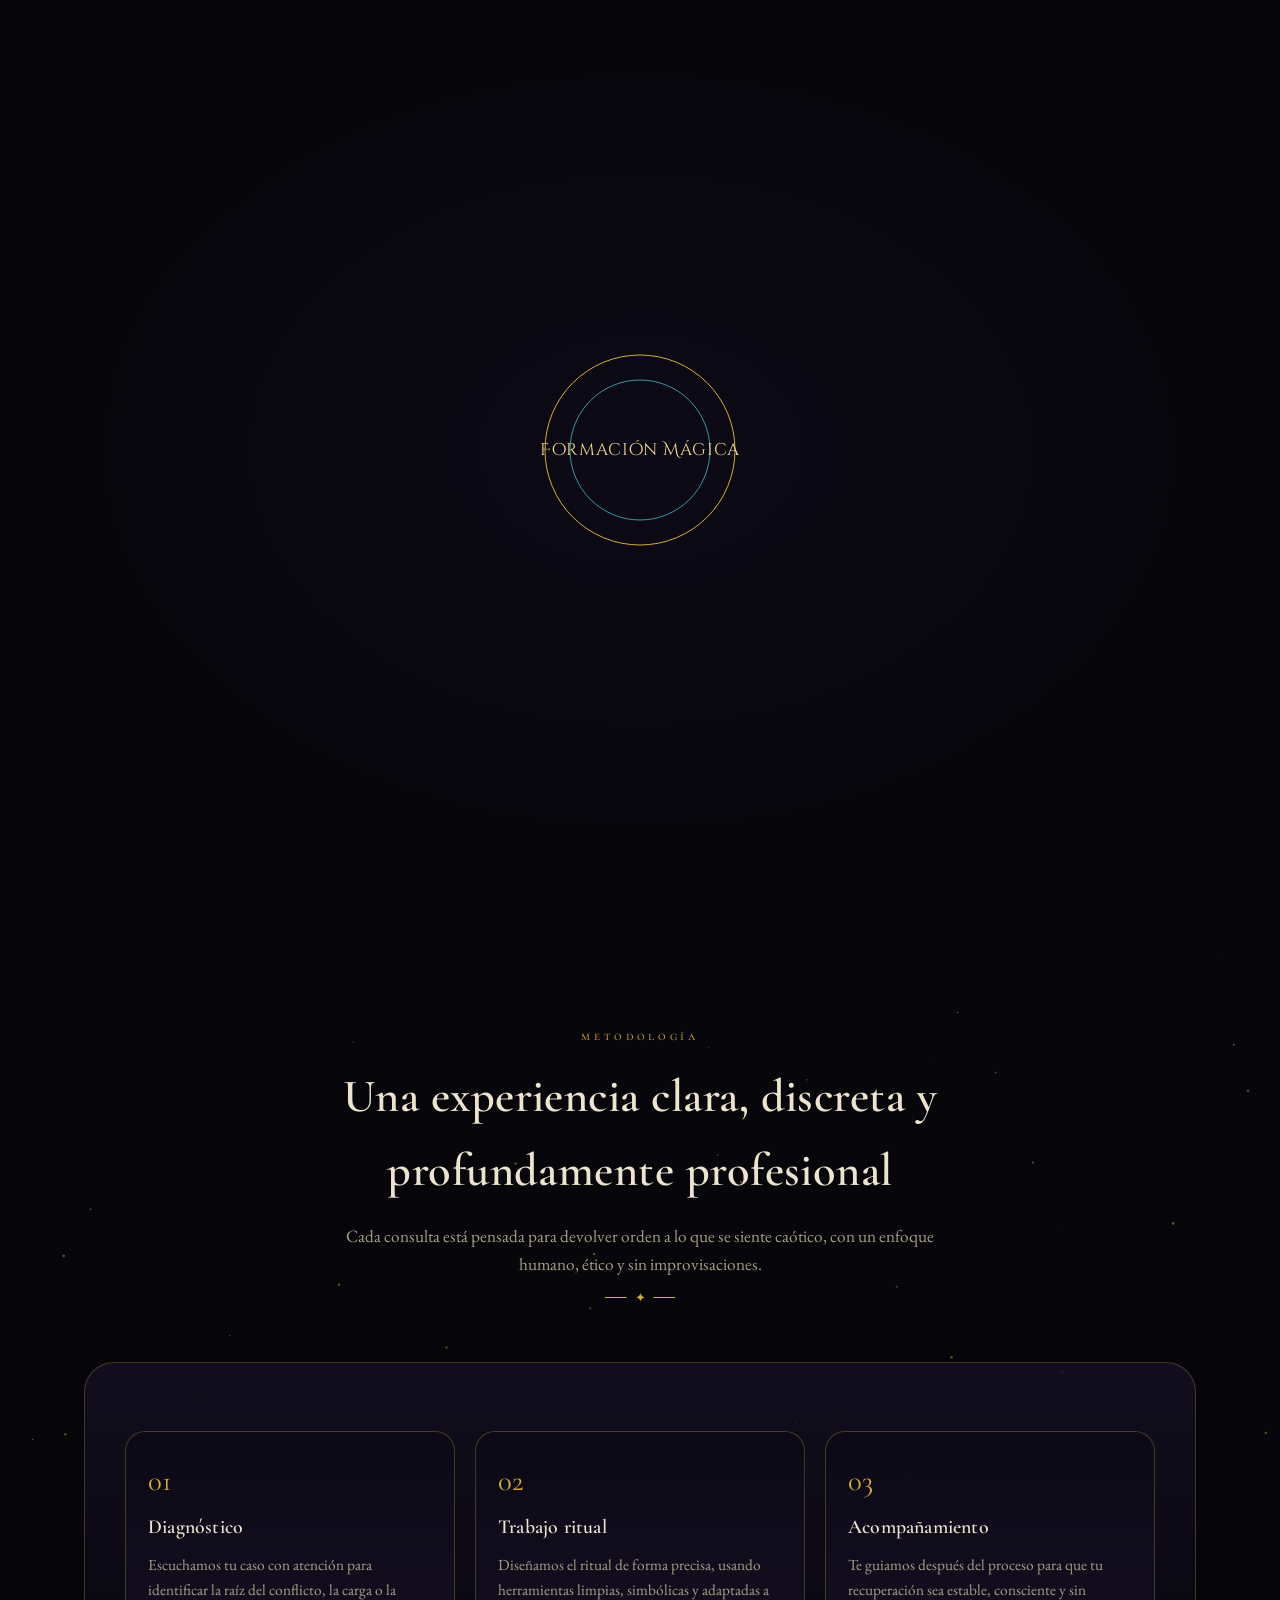
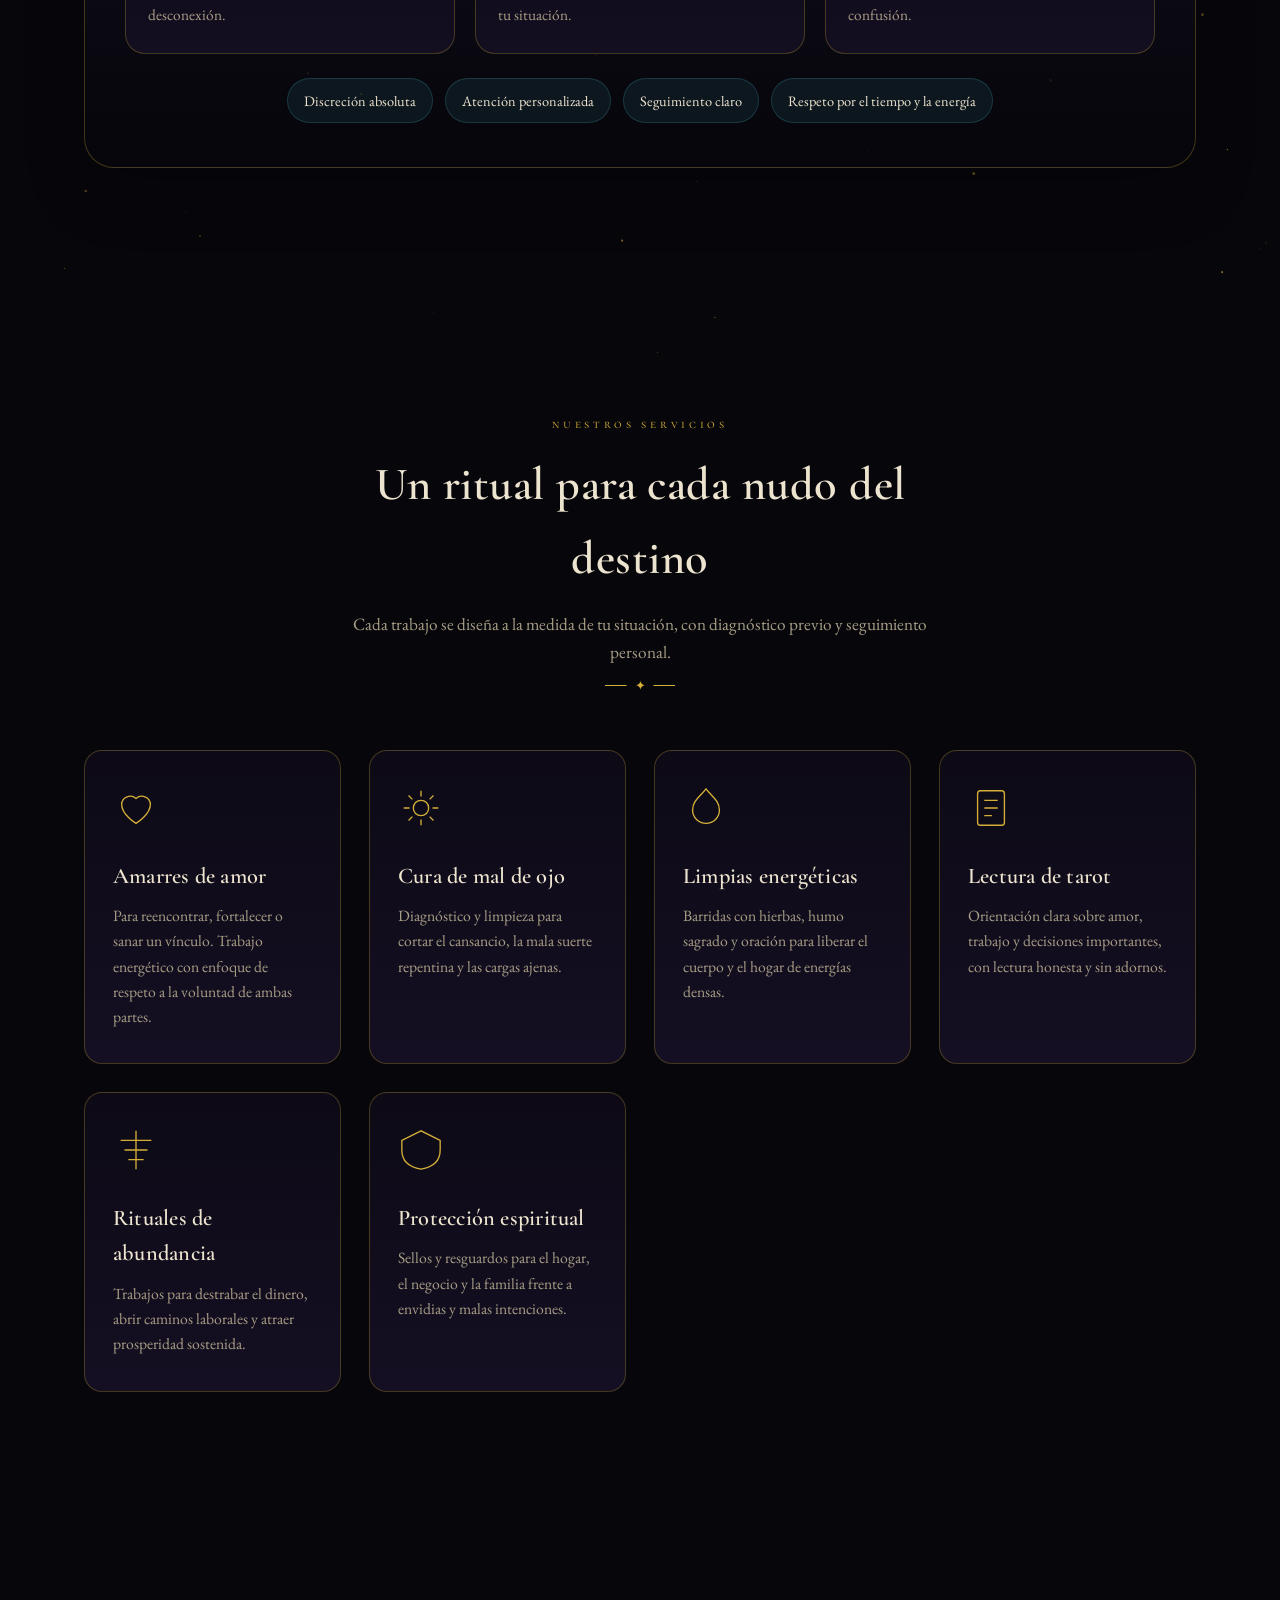
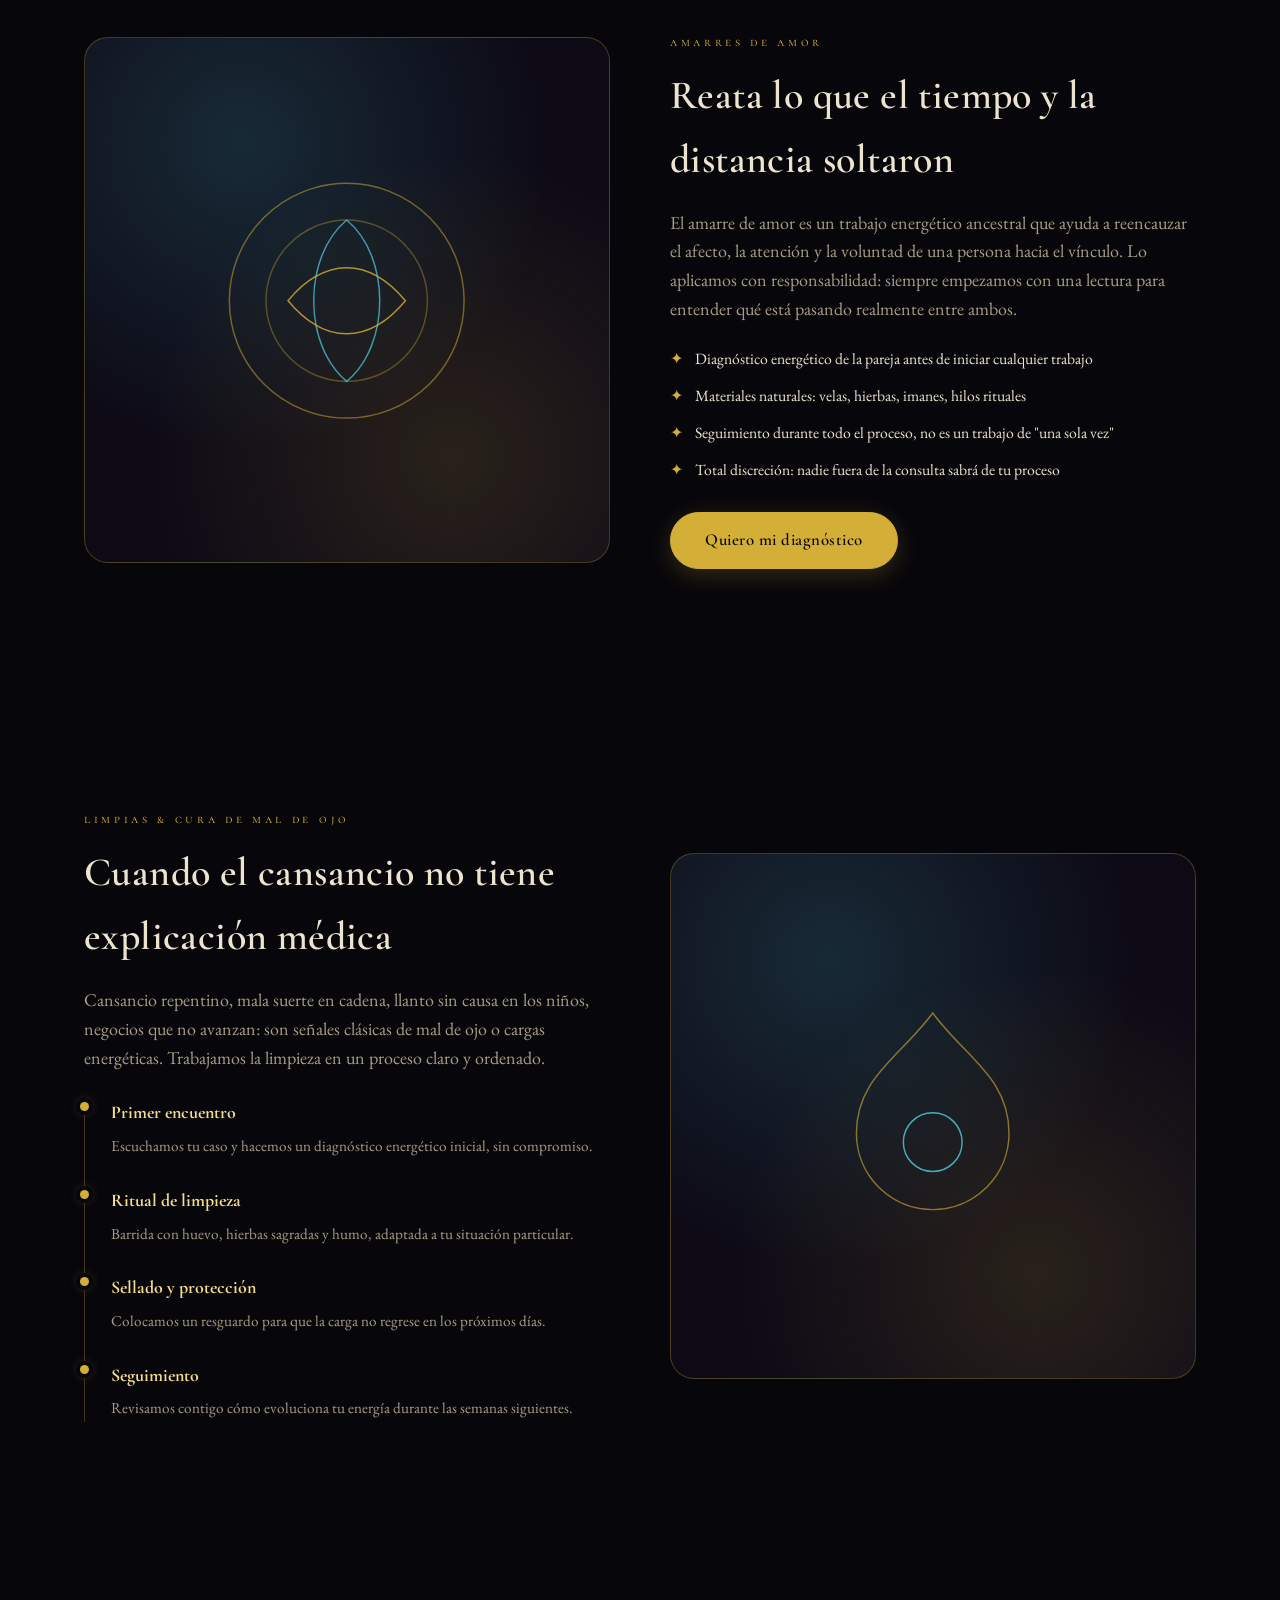
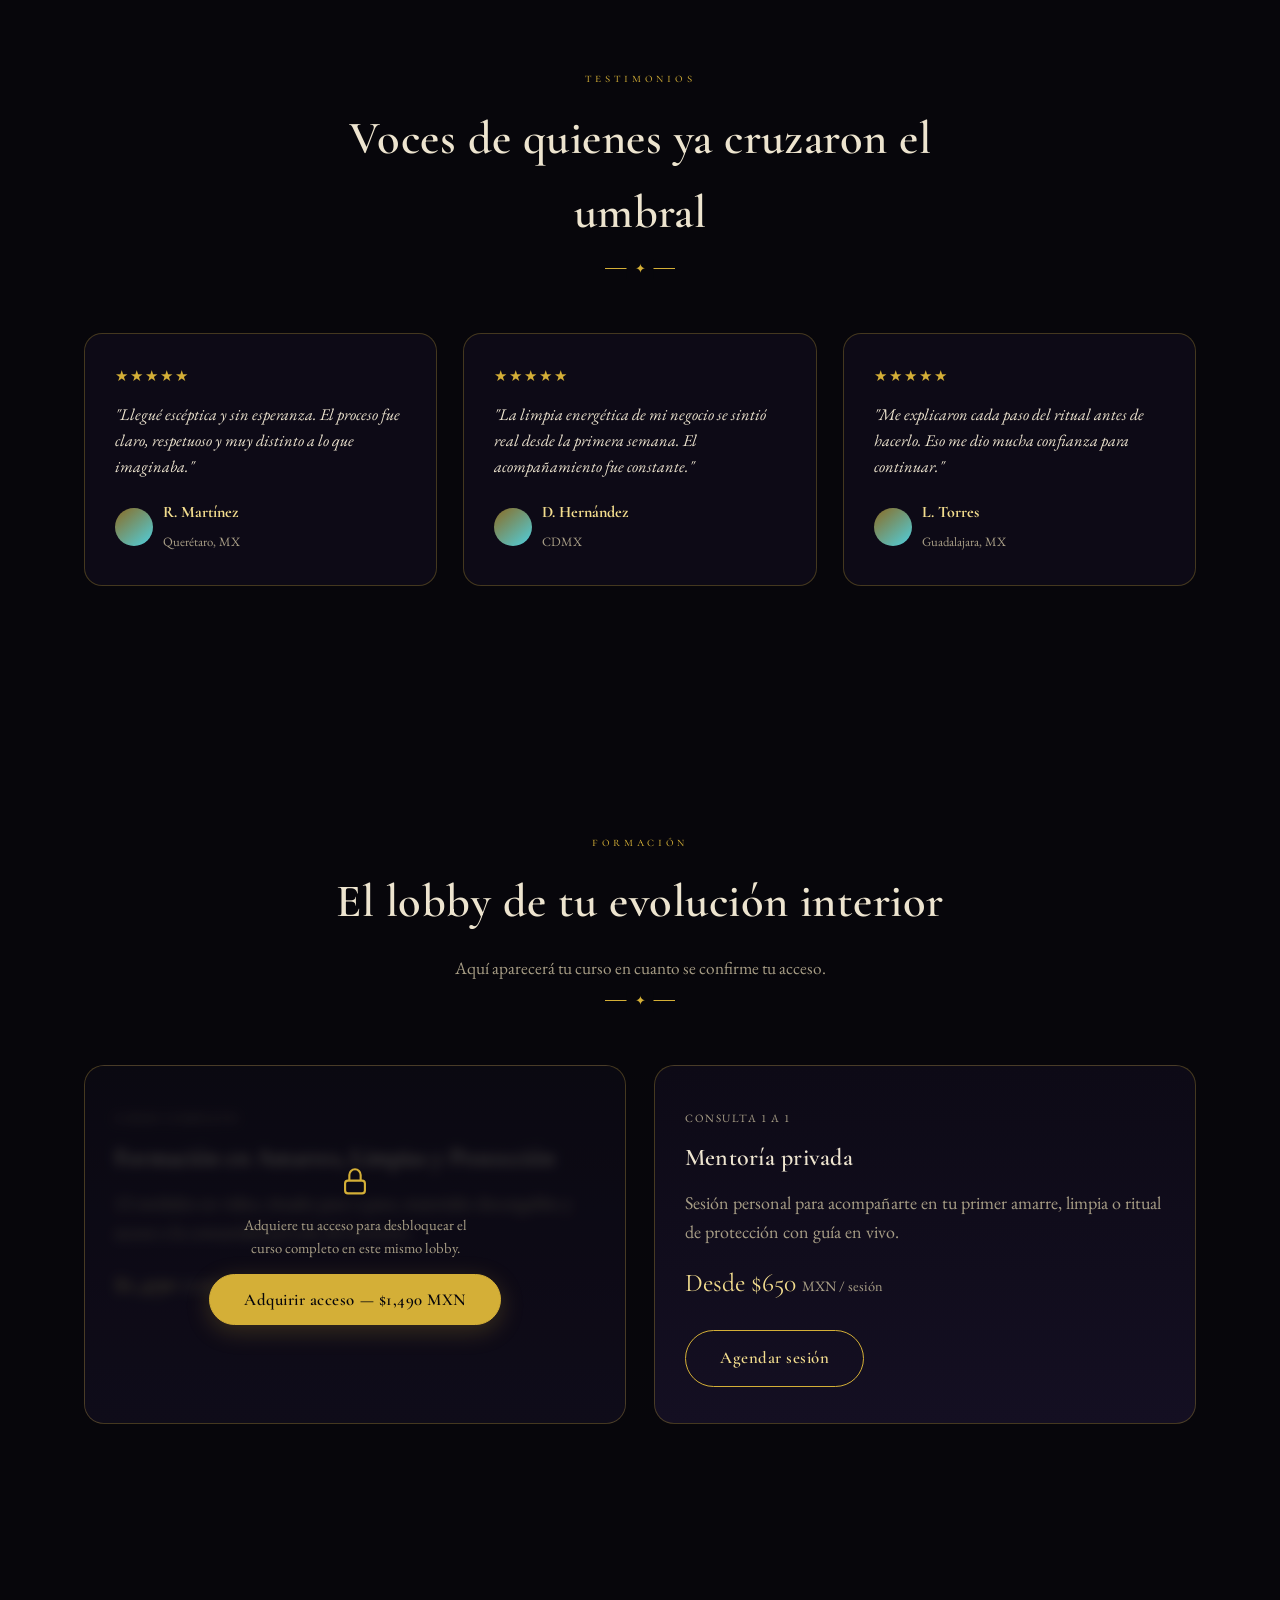
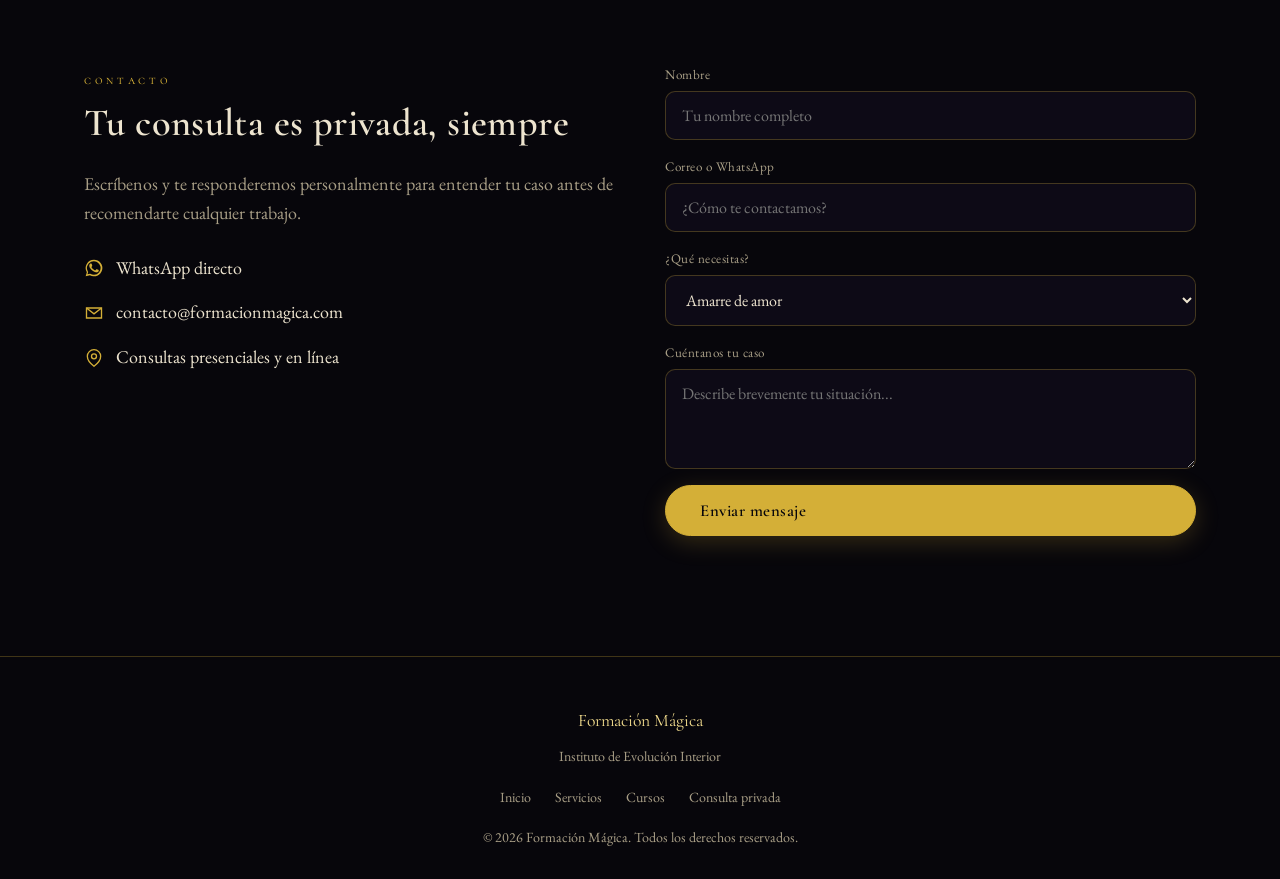
==== index.html @ 0d4c8b19 "first commit" ====
<!DOCTYPE html>
<html lang="es">

<head>
    <meta charset="UTF-8">
    <meta name="viewport" content="width=device-width, initial-scale=1.0">
    <title>Formación Mágica — Instituto de Evolución Interior</title>
    <meta name="description"
        content="Amarres de amor, limpias energéticas y cura de mal de ojo. Instituto de Evolución Interior.">
    <link rel="preconnect" href="https://fonts.googleapis.com">
    <link
        href="https://fonts.googleapis.com/css2?family=Cinzel+Decorative:wght@700;900&family=Cormorant+Garamond:ital,wght@0,400;0,500;0,600;0,700;1,500&family=EB+Garamond:ital,wght@0,400;0,500;1,400&display=swap"
        rel="stylesheet">
    <style>
        :root {
            --ink: #07060B;
            --void: #0D0A16;
            --void-2: #140F22;
            --gold: #D4AF37;
            --gold-deep: #8C6B22;
            --gold-light: #F3DD8E;
            --glow-blue: #4FD1E0;
            --parchment: #EDE4CF;
            --parchment-dim: #a89e86;
            --line: rgba(212, 175, 55, 0.28);
            --shadow-gold: 0 0 40px rgba(212, 175, 55, 0.18);
        }

        * {
            margin: 0;
            padding: 0;
            box-sizing: border-box;
        }

        html {
            scroll-behavior: smooth;
        }

        body {
            background: var(--ink);
            color: var(--parchment);
            font-family: 'EB Garamond', serif;
            font-size: 18px;
            line-height: 1.6;
            overflow-x: hidden;
            cursor: default;
        }

        ::selection {
            background: var(--gold);
            color: var(--ink);
        }

        h1,
        h2,
        h3,
        h4 {
            font-family: 'Cormorant Garamond', serif;
            font-weight: 600;
            letter-spacing: 0.01em;
            color: var(--parchment);
        }

        .display {
            font-family: 'Cinzel Decorative', serif;
            font-weight: 700;
            color: var(--gold-light);
            text-shadow: 0 0 30px rgba(212, 175, 55, 0.35);
        }

        .eyebrow {
            font-family: 'Cormorant Garamond', serif;
            font-variant: small-caps;
            letter-spacing: 0.28em;
            font-size: 0.82rem;
            color: var(--gold);
            text-transform: lowercase;
        }

        a {
            color: inherit;
            text-decoration: none;
        }

        img {
            max-width: 100%;
            display: block;
        }

        /* ---------- scrollbar ---------- */
        ::-webkit-scrollbar {
            width: 10px;
        }

        ::-webkit-scrollbar-track {
            background: var(--ink);
        }

        ::-webkit-scrollbar-thumb {
            background: var(--gold-deep);
            border-radius: 10px;
        }

        /* ================= PRELOADER ================= */
        #preloader {
            position: fixed;
            inset: 0;
            z-index: 9999;
            background: radial-gradient(ellipse at center, #0d0a17 0%, #060509 75%);
            display: flex;
            align-items: center;
            justify-content: center;
            transition: opacity 1s ease, visibility 1s ease;
        }

        #preloader.hidden {
            opacity: 0;
            visibility: hidden;
            pointer-events: none;
        }

        .pre-sigil {
            width: 220px;
            height: 220px;
            position: relative;
        }

        .pre-sigil svg {
            width: 100%;
            height: 100%;
            overflow: visible;
        }

        .pre-sigil circle {
            fill: none;
            stroke: var(--gold);
            stroke-width: 1;
            stroke-dasharray: 660;
            stroke-dashoffset: 660;
            animation: drawCircle 2.2s ease forwards;
        }

        .pre-sigil .c2 {
            stroke: var(--glow-blue);
            stroke-dasharray: 520;
            stroke-dashoffset: -520;
            animation: drawCircle2 2.2s ease forwards;
            opacity: 0.7;
        }

        @keyframes drawCircle {
            to {
                stroke-dashoffset: 0;
            }
        }

        @keyframes drawCircle2 {
            to {
                stroke-dashoffset: 0;
            }
        }

        .pre-word {
            position: absolute;
            inset: 0;
            display: flex;
            align-items: center;
            justify-content: center;
            flex-direction: column;
            gap: 6px;
            opacity: 0;
            animation: preWordIn 1.4s ease forwards 1.6s;
        }

        .pre-word span {
            font-family: 'Cinzel Decorative';
            color: var(--gold-light);
            font-size: 1.05rem;
            letter-spacing: 0.05em;
        }

        @keyframes preWordIn {
            from {
                opacity: 0;
                transform: scale(0.85);
            }

            to {
                opacity: 1;
                transform: scale(1);
            }
        }

        /* ================= AMBIENT PARTICLES ================= */
        #stars {
            position: fixed;
            inset: 0;
            z-index: 0;
            pointer-events: none;
        }

        /* ================= NAV ================= */
        header {
            position: fixed;
            top: 0;
            left: 0;
            right: 0;
            z-index: 500;
            display: flex;
            align-items: center;
            justify-content: space-between;
            padding: 14px clamp(18px, 4vw, 48px);
            background: rgba(7, 6, 11, 0.55);
            backdrop-filter: blur(14px);
            border-bottom: 1px solid transparent;
            transform: translateY(-110%);
            transition: transform 1s cubic-bezier(.22, 1, .36, 1), border-color .4s, background .4s;
        }

        header.show {
            transform: translateY(0);
        }

        header.scrolled {
            border-bottom-color: var(--line);
            background: rgba(7, 6, 11, 0.86);
        }

        .brand {
            display: flex;
            align-items: center;
            gap: 12px;
        }

        .brand img {
            height: 44px;
            width: 44px;
            object-fit: contain;
            filter: drop-shadow(0 0 10px rgba(212, 175, 55, 0.35));
        }

        .brand-text {
            display: flex;
            flex-direction: column;
            line-height: 1.05;
        }

        .brand-text b {
            font-family: 'Cormorant Garamond';
            font-size: 1.15rem;
            color: var(--gold-light);
            font-weight: 600;
            letter-spacing: 0.02em;
        }

        .brand-text small {
            font-size: 0.62rem;
            letter-spacing: 0.18em;
            color: var(--parchment-dim);
            text-transform: uppercase;
        }

        nav {
            display: flex;
            align-items: center;
            gap: clamp(10px, 1.6vw, 28px);
        }

        .nav-link {
            font-family: 'Cormorant Garamond';
            font-size: 1.02rem;
            color: var(--parchment-dim);
            position: relative;
            padding: 6px 2px;
            letter-spacing: 0.02em;
            white-space: nowrap;
            transition: color .3s;
        }

        .nav-link::after {
            content: '';
            position: absolute;
            left: 0;
            right: 0;
            bottom: 0;
            height: 1px;
            background: var(--gold);
            transform: scaleX(0);
            transform-origin: right;
            transition: transform .35s ease;
        }

        .nav-link:hover,
        .nav-link.active {
            color: var(--gold-light);
        }

        .nav-link:hover::after,
        .nav-link.active::after {
            transform: scaleX(1);
            transform-origin: left;
        }

        .nav-cta {
            font-family: 'Cormorant Garamond';
            font-weight: 600;
            font-size: 0.95rem;
            padding: 9px 20px;
            border: 1px solid var(--gold);
            border-radius: 999px;
            color: var(--gold-light);
            letter-spacing: 0.04em;
            transition: all .35s ease;
        }

        .nav-cta:hover {
            background: var(--gold);
            color: var(--ink);
            box-shadow: var(--shadow-gold);
        }

        .course-tab {
            display: none;
            align-items: center;
            gap: 6px;
            padding: 8px 16px;
            border-radius: 999px;
            font-size: 0.9rem;
            background: linear-gradient(120deg, rgba(212, 175, 55, 0.18), rgba(79, 209, 224, 0.12));
            border: 1px solid var(--gold);
            color: var(--gold-light);
        }

        .course-tab.unlocked {
            display: flex;
            animation: tabPulse 1.4s ease;
        }

        .course-tab .dot {
            width: 6px;
            height: 6px;
            border-radius: 50%;
            background: var(--glow-blue);
            box-shadow: 0 0 8px var(--glow-blue);
        }

        @keyframes tabPulse {
            0% {
                transform: scale(0.4);
                opacity: 0;
                box-shadow: 0 0 0 rgba(212, 175, 55, 0);
            }

            50% {
                transform: scale(1.12);
                box-shadow: 0 0 30px rgba(212, 175, 55, 0.6);
            }

            100% {
                transform: scale(1);
                opacity: 1;
                box-shadow: 0 0 0 rgba(212, 175, 55, 0);
            }
        }

        .burger {
            display: none;
            flex-direction: column;
            gap: 5px;
            cursor: pointer;
            z-index: 600;
        }

        .burger span {
            width: 24px;
            height: 1.5px;
            background: var(--gold-light);
        }

        /* ================= HERO ================= */
        .hero {
            position: relative;
            min-height: 100vh;
            display: flex;
            align-items: center;
            justify-content: center;
            padding: 140px 24px 100px;
            overflow: hidden;
            text-align: center;
            background:
                radial-gradient(ellipse 60% 45% at 50% 28%, rgba(79, 209, 224, 0.10), transparent 60%),
                radial-gradient(ellipse 90% 60% at 50% 100%, rgba(212, 175, 55, 0.10), transparent 65%),
                var(--ink);
        }

        .sigil-ring {
            position: absolute;
            top: 50%;
            left: 50%;
            width: min(820px, 140vw);
            height: min(820px, 140vw);
            transform: translate(-50%, -50%);
            border: 1px solid rgba(212, 175, 55, 0.16);
            border-radius: 50%;
            animation: rotateSlow 90s linear infinite;
        }

        .sigil-ring.r2 {
            width: min(620px, 110vw);
            height: min(620px, 110vw);
            border-color: rgba(79, 209, 224, 0.14);
            animation-duration: 70s;
            animation-direction: reverse;
        }

        .sigil-ring.r3 {
            width: min(1000px, 160vw);
            height: min(1000px, 160vw);
            border-style: dashed;
            border-color: rgba(212, 175, 55, 0.09);
            animation-duration: 130s;
        }

        @keyframes rotateSlow {
            to {
                transform: translate(-50%, -50%) rotate(360deg);
            }
        }

        .hero-inner {
            position: relative;
            z-index: 2;
            max-width: 820px;
        }

        .hero-logo {
            width: 120px;
            margin: 0 auto 22px;
            opacity: 0;
            animation: riseIn 1s ease forwards .3s;
            filter: drop-shadow(0 0 26px rgba(212, 175, 55, 0.35));
        }

        .hero .eyebrow {
            opacity: 0;
            animation: riseIn 1s ease forwards .6s;
            display: block;
            margin-bottom: 14px;
        }

        .hero h1 {
            font-size: clamp(2.4rem, 6vw, 4.4rem);
            line-height: 1.05;
            opacity: 0;
            animation: riseIn 1s ease forwards .85s;
        }

        .hero h1 em {
            font-style: normal;
            color: var(--gold-light);
        }

        .hero p.lede {
            margin: 26px auto 0;
            max-width: 560px;
            font-size: 1.18rem;
            color: var(--parchment-dim);
            font-style: italic;
            opacity: 0;
            animation: riseIn 1s ease forwards 1.15s;
        }

        @keyframes riseIn {
            from {
                opacity: 0;
                transform: translateY(26px);
            }

            to {
                opacity: 1;
                transform: translateY(0);
            }
        }

        .hero-ctas {
            margin-top: 38px;
            display: flex;
            gap: 18px;
            justify-content: center;
            flex-wrap: wrap;
            opacity: 0;
            animation: riseIn 1s ease forwards 1.4s;
        }

        .btn {
            font-family: 'Cormorant Garamond';
            font-weight: 600;
            letter-spacing: 0.03em;
            padding: 14px 34px;
            border-radius: 999px;
            font-size: 1.05rem;
            cursor: pointer;
            transition: all .35s cubic-bezier(.22, 1, .36, 1);
            border: 1px solid var(--gold);
            display: inline-flex;
            align-items: center;
            gap: 8px;
        }

        .btn-primary {
            background: var(--gold);
            color: var(--ink);
            box-shadow: 0 6px 24px rgba(212, 175, 55, 0.22);
        }

        .btn-primary:hover {
            transform: translateY(-2px);
            box-shadow: 0 10px 32px rgba(212, 175, 55, 0.38);
        }

        .btn-ghost {
            color: var(--gold-light);
            background: transparent;
        }

        .btn-ghost:hover {
            background: rgba(212, 175, 55, 0.1);
            transform: translateY(-2px);
        }

        .scroll-cue {
            position: absolute;
            bottom: 34px;
            left: 50%;
            transform: translateX(-50%);
            display: flex;
            flex-direction: column;
            align-items: center;
            gap: 8px;
            color: var(--parchment-dim);
            font-size: 0.72rem;
            letter-spacing: 0.2em;
            text-transform: uppercase;
            opacity: 0;
            animation: riseIn 1s ease forwards 1.7s;
        }

        .scroll-cue .line {
            width: 1px;
            height: 38px;
            background: linear-gradient(var(--gold), transparent);
            animation: cueMove 2s ease-in-out infinite;
        }

        @keyframes cueMove {

            0%,
            100% {
                transform: scaleY(1);
                opacity: 1;
            }

            50% {
                transform: scaleY(0.5);
                opacity: 0.4;
            }
        }

        /* ================= SECTION SHELL ================= */
        section {
            position: relative;
            padding: 120px 24px;
            max-width: 1160px;
            margin: 0 auto;
            scroll-margin-top: 96px;
        }

        .section-head {
            text-align: center;
            max-width: 620px;
            margin: 0 auto 64px;
        }

        .section-head h2 {
            font-size: clamp(2rem, 4vw, 2.9rem);
            margin-top: 10px;
        }

        .section-head p {
            color: var(--parchment-dim);
            margin-top: 16px;
            font-size: 1.08rem;
        }

        .hero-badges {
            display: flex;
            justify-content: center;
            flex-wrap: wrap;
            gap: 10px;
            margin-bottom: 20px;
            opacity: 0;
            animation: riseIn 1s ease forwards .45s;
        }

        .hero-badge {
            display: inline-flex;
            align-items: center;
            gap: 8px;
            padding: 8px 14px;
            border: 1px solid rgba(212, 175, 55, 0.24);
            border-radius: 999px;
            color: var(--parchment-dim);
            background: rgba(7, 6, 11, 0.32);
            backdrop-filter: blur(8px);
            font-size: 0.82rem;
            letter-spacing: 0.16em;
            text-transform: uppercase;
        }

        .hero-badge .hero-dot {
            width: 7px;
            height: 7px;
            border-radius: 50%;
            background: var(--gold);
            box-shadow: 0 0 0 4px rgba(212, 175, 55, 0.12);
        }

        .section-surface {
            background: linear-gradient(180deg, rgba(20, 15, 34, 0.82), rgba(7, 6, 11, 0.72));
            border: 1px solid var(--line);
            border-radius: 30px;
            padding: 44px clamp(24px, 3.2vw, 40px);
            box-shadow: 0 24px 60px rgba(0, 0, 0, 0.22);
        }

        .process-grid {
            display: grid;
            grid-template-columns: repeat(auto-fit, minmax(220px, 1fr));
            gap: 20px;
            margin-top: 24px;
        }

        .process-card {
            background: linear-gradient(180deg, rgba(13, 10, 22, 0.95), rgba(20, 15, 34, 0.95));
            border: 1px solid var(--line);
            border-radius: 20px;
            padding: 26px 22px;
            position: relative;
            overflow: hidden;
        }

        .process-card .step {
            font-family: 'Cormorant Garamond';
            color: var(--gold);
            font-size: 1.8rem;
            margin-bottom: 8px;
        }

        .process-card h3 {
            font-size: 1.24rem;
            margin-bottom: 10px;
        }

        .process-card p {
            color: var(--parchment-dim);
            font-size: 0.96rem;
        }

        .trust-strip {
            display: flex;
            justify-content: center;
            flex-wrap: wrap;
            gap: 12px;
            margin-top: 24px;
        }

        .trust-pill {
            border: 1px solid rgba(79, 209, 224, 0.18);
            background: rgba(79, 209, 224, 0.08);
            color: var(--parchment);
            padding: 10px 16px;
            border-radius: 999px;
            font-size: 0.9rem;
        }

        .divider {
            width: 70px;
            height: 1px;
            background: var(--gold);
            margin: 18px auto 0;
            position: relative;
        }

        .divider::before {
            content: '✦';
            position: absolute;
            top: -9px;
            left: 50%;
            transform: translateX(-50%);
            color: var(--gold);
            font-size: 0.8rem;
            background: var(--ink);
            padding: 0 8px;
        }

        .reveal {
            opacity: 0;
            transform: translateY(36px);
            transition: opacity .9s ease, transform .9s cubic-bezier(.22, 1, .36, 1);
        }

        .reveal.in {
            opacity: 1;
            transform: translateY(0);
        }

        .reveal.d1 {
            transition-delay: .1s;
        }

        .reveal.d2 {
            transition-delay: .22s;
        }

        .reveal.d3 {
            transition-delay: .34s;
        }

        .reveal.d4 {
            transition-delay: .46s;
        }

        /* ================= SERVICIOS ================= */
        .grid-services {
            display: grid;
            grid-template-columns: repeat(auto-fit, minmax(250px, 1fr));
            gap: 28px;
        }

        .card {
            background: linear-gradient(180deg, var(--void), var(--void-2));
            border: 1px solid var(--line);
            border-radius: 18px;
            padding: 34px 28px;
            transition: transform .4s ease, border-color .4s ease, box-shadow .4s ease;
            position: relative;
            overflow: hidden;
        }

        .card::before {
            content: '';
            position: absolute;
            inset: 0;
            opacity: 0;
            transition: opacity .5s;
            background: radial-gradient(340px circle at var(--mx, 50%) var(--my, 0%), rgba(212, 175, 55, 0.10), transparent 60%);
        }

        .card:hover::before {
            opacity: 1;
        }

        .card:hover {
            transform: translateY(-6px);
            border-color: var(--gold-deep);
            box-shadow: 0 18px 40px rgba(0, 0, 0, 0.4);
        }

        .card .icon {
            width: 46px;
            height: 46px;
            margin-bottom: 18px;
            color: var(--gold);
        }

        .card h3 {
            font-size: 1.4rem;
            margin-bottom: 10px;
        }

        .card p {
            color: var(--parchment-dim);
            font-size: 0.98rem;
        }

        /* ================= FEATURE SPLIT (amarres / limpias) ================= */
        .feature {
            display: grid;
            grid-template-columns: 1fr 1fr;
            gap: 60px;
            align-items: center;
        }

        .feature.reverse .feature-visual {
            order: 2;
        }

        .feature-visual {
            aspect-ratio: 1/1;
            border-radius: 24px;
            position: relative;
            overflow: hidden;
            background: radial-gradient(circle at 30% 20%, rgba(79, 209, 224, 0.16), transparent 55%),
                radial-gradient(circle at 70% 80%, rgba(212, 175, 55, 0.14), transparent 55%),
                var(--void);
            border: 1px solid var(--line);
            display: flex;
            align-items: center;
            justify-content: center;
        }

        .feature-visual svg {
            width: 56%;
            height: 56%;
        }

        .feature-text .eyebrow {
            margin-bottom: 10px;
            display: block;
        }

        .feature-text h2 {
            font-size: clamp(1.8rem, 3.4vw, 2.5rem);
            margin-bottom: 18px;
        }

        .feature-text p {
            color: var(--parchment-dim);
            margin-bottom: 16px;
        }

        .feature-text ul {
            list-style: none;
            margin-top: 22px;
            display: flex;
            flex-direction: column;
            gap: 12px;
        }

        .feature-text li {
            display: flex;
            gap: 12px;
            align-items: flex-start;
            color: var(--parchment);
            font-size: 0.98rem;
        }

        .feature-text li .bullet {
            color: var(--gold);
            flex-shrink: 0;
        }

        .ritual-steps {
            margin-top: 26px;
            display: flex;
            flex-direction: column;
            gap: 0;
            border-left: 1px solid var(--line);
            padding-left: 26px;
        }

        .ritual-step {
            position: relative;
            padding-bottom: 26px;
        }

        .ritual-step:last-child {
            padding-bottom: 0;
        }

        .ritual-step::before {
            content: '';
            position: absolute;
            left: -31px;
            top: 4px;
            width: 9px;
            height: 9px;
            border-radius: 50%;
            background: var(--gold);
            box-shadow: 0 0 0 4px var(--ink), 0 0 12px rgba(212, 175, 55, 0.6);
        }

        .ritual-step b {
            display: block;
            color: var(--gold-light);
            font-family: 'Cormorant Garamond';
            font-size: 1.12rem;
            margin-bottom: 4px;
        }

        .ritual-step span {
            color: var(--parchment-dim);
            font-size: 0.95rem;
        }

        /* ================= TESTIMONIOS ================= */
        .testi-track {
            display: grid;
            grid-template-columns: repeat(auto-fit, minmax(280px, 1fr));
            gap: 26px;
        }

        .testi {
            background: var(--void);
            border: 1px solid var(--line);
            border-radius: 18px;
            padding: 30px;
            display: flex;
            flex-direction: column;
            gap: 14px;
        }

        .stars {
            color: var(--gold);
            letter-spacing: 2px;
            font-size: 0.95rem;
        }

        .testi p {
            color: var(--parchment);
            font-style: italic;
            font-size: 1.02rem;
        }

        .testi-who {
            display: flex;
            align-items: center;
            gap: 10px;
            margin-top: 6px;
        }

        .testi-who .avatar {
            width: 38px;
            height: 38px;
            border-radius: 50%;
            background: linear-gradient(140deg, var(--gold-deep), var(--glow-blue));
            flex-shrink: 0;
        }

        .testi-who b {
            font-family: 'Cormorant Garamond';
            color: var(--gold-light);
            font-size: 1rem;
            display: block;
        }

        .testi-who small {
            color: var(--parchment-dim);
            font-size: 0.8rem;
        }

        /* ================= CURSOS / LOBBY ================= */
        .lobby-wrap {
            display: grid;
            grid-template-columns: repeat(auto-fit, minmax(300px, 1fr));
            gap: 28px;
        }

        .lobby-card {
            border: 1px solid var(--line);
            border-radius: 20px;
            padding: 36px 30px;
            background: linear-gradient(180deg, var(--void), var(--void-2));
            position: relative;
            overflow: hidden;
        }

        .lobby-card .tag {
            font-size: 0.7rem;
            letter-spacing: 0.14em;
            text-transform: uppercase;
            color: var(--parchment-dim);
        }

        .lobby-card h3 {
            font-size: 1.5rem;
            margin: 8px 0 12px;
        }

        .lobby-card .price {
            font-family: 'Cormorant Garamond';
            color: var(--gold-light);
            font-size: 1.6rem;
            margin: 16px 0;
        }

        .lobby-card .price small {
            font-size: 0.9rem;
            color: var(--parchment-dim);
            font-family: 'EB Garamond';
        }

        .locked-panel {
            position: relative;
        }

        .locked-panel .locked-content {
            filter: blur(6px) brightness(0.55);
            pointer-events: none;
            user-select: none;
        }

        .lock-overlay {
            position: absolute;
            inset: 0;
            display: flex;
            flex-direction: column;
            align-items: center;
            justify-content: center;
            gap: 14px;
            text-align: center;
            padding: 20px;
            background: rgba(7, 6, 11, 0.35);
        }

        .lock-overlay svg {
            width: 34px;
            height: 34px;
            color: var(--gold);
        }

        .lock-overlay p {
            color: var(--parchment-dim);
            font-size: 0.92rem;
            max-width: 240px;
        }

        #curso-desbloqueado {
            display: none;
        }

        #curso-desbloqueado.show {
            display: block;
            animation: riseIn .9s ease;
        }

        .modulo {
            display: flex;
            align-items: center;
            justify-content: space-between;
            gap: 16px;
            padding: 18px 22px;
            border: 1px solid var(--line);
            border-radius: 14px;
            background: var(--void);
            margin-bottom: 14px;
        }

        .modulo .m-left {
            display: flex;
            align-items: center;
            gap: 14px;
        }

        .modulo .m-num {
            font-family: 'Cormorant Garamond';
            color: var(--gold);
            font-size: 1.3rem;
            width: 32px;
        }

        .modulo b {
            font-family: 'Cormorant Garamond';
            font-size: 1.08rem;
        }

        .modulo span {
            color: var(--parchment-dim);
            font-size: 0.86rem;
        }

        .modulo .m-play {
            width: 36px;
            height: 36px;
            border-radius: 50%;
            border: 1px solid var(--gold);
            display: flex;
            align-items: center;
            justify-content: center;
            color: var(--gold);
            flex-shrink: 0;
            transition: .3s;
        }

        .modulo:hover .m-play {
            background: var(--gold);
            color: var(--ink);
        }

        /* ================= CONTACTO ================= */
        .contact-wrap {
            display: grid;
            grid-template-columns: 1fr 1fr;
            gap: 50px;
        }

        .contact-info h2 {
            font-size: clamp(1.8rem, 3.4vw, 2.4rem);
            margin-bottom: 16px;
        }

        .contact-info p {
            color: var(--parchment-dim);
            margin-bottom: 26px;
        }

        .contact-links {
            display: flex;
            flex-direction: column;
            gap: 16px;
        }

        .contact-links a {
            display: flex;
            align-items: center;
            gap: 12px;
            color: var(--parchment);
            transition: .3s;
        }

        .contact-links a:hover {
            color: var(--gold-light);
            transform: translateX(4px);
        }

        .contact-links svg {
            width: 20px;
            height: 20px;
            color: var(--gold);
            flex-shrink: 0;
        }

        form.contact-form {
            display: flex;
            flex-direction: column;
            gap: 16px;
        }

        .field {
            display: flex;
            flex-direction: column;
            gap: 6px;
        }

        .field label {
            font-size: 0.82rem;
            color: var(--parchment-dim);
            letter-spacing: 0.04em;
        }

        .field input,
        .field textarea,
        .field select {
            background: var(--void);
            border: 1px solid var(--line);
            border-radius: 10px;
            padding: 13px 16px;
            color: var(--parchment);
            font-family: 'EB Garamond';
            font-size: 1rem;
            outline: none;
            transition: .3s;
        }

        .field input:focus,
        .field textarea:focus,
        .field select:focus {
            border-color: var(--gold);
            box-shadow: 0 0 0 3px rgba(212, 175, 55, 0.12);
        }

        .field textarea {
            resize: vertical;
            min-height: 100px;
        }

        /* ================= FOOTER ================= */
        footer {
            border-top: 1px solid var(--line);
            padding: 50px 24px 30px;
            text-align: center;
            color: var(--parchment-dim);
            font-size: 0.88rem;
        }

        footer .f-brand {
            font-family: 'Cormorant Garamond';
            color: var(--gold-light);
            font-size: 1.1rem;
            margin-bottom: 10px;
        }

        footer .f-links {
            display: flex;
            gap: 24px;
            justify-content: center;
            margin: 18px 0;
            flex-wrap: wrap;
        }

        footer .f-links a:hover {
            color: var(--gold-light);
        }

        /* ================= MODAL PAGO ================= */
        .modal-backdrop {
            position: fixed;
            inset: 0;
            background: rgba(5, 4, 8, 0.78);
            backdrop-filter: blur(6px);
            display: flex;
            align-items: center;
            justify-content: center;
            z-index: 1000;
            padding: 24px;
            opacity: 0;
            pointer-events: none;
            transition: opacity .4s ease;
        }

        .modal-backdrop.open {
            opacity: 1;
            pointer-events: auto;
        }

        .modal {
            width: 100%;
            max-width: 440px;
            background: linear-gradient(180deg, var(--void), var(--void-2));
            border: 1px solid var(--gold-deep);
            border-radius: 22px;
            padding: 38px 32px;
            position: relative;
            transform: scale(0.9) translateY(20px);
            opacity: 0;
            transition: all .45s cubic-bezier(.22, 1, .36, 1);
            box-shadow: 0 30px 80px rgba(0, 0, 0, 0.5);
        }

        .modal-backdrop.open .modal {
            transform: scale(1) translateY(0);
            opacity: 1;
        }

        .modal-close {
            position: absolute;
            top: 18px;
            right: 18px;
            color: var(--parchment-dim);
            cursor: pointer;
            font-size: 1.3rem;
            line-height: 1;
        }

        .modal-close:hover {
            color: var(--gold-light);
        }

        .modal h3 {
            font-size: 1.5rem;
            margin-bottom: 6px;
        }

        .modal .sub {
            color: var(--parchment-dim);
            font-size: 0.92rem;
            margin-bottom: 24px;
        }

        .modal .field {
            margin-bottom: 14px;
        }

        .modal .row2 {
            display: grid;
            grid-template-columns: 1fr 1fr;
            gap: 12px;
        }

        .modal .btn-primary {
            width: 100%;
            justify-content: center;
            margin-top: 10px;
        }

        .modal small.note {
            display: block;
            margin-top: 14px;
            color: var(--parchment-dim);
            font-size: 0.76rem;
            text-align: center;
            opacity: 0.75;
        }

        .pay-state {
            display: none;
            flex-direction: column;
            align-items: center;
            text-align: center;
            gap: 16px;
            padding: 20px 0;
        }

        .pay-state.active {
            display: flex;
        }

        .spinner {
            width: 46px;
            height: 46px;
            border-radius: 50%;
            border: 2px solid var(--line);
            border-top-color: var(--gold);
            animation: spin 0.9s linear infinite;
        }

        @keyframes spin {
            to {
                transform: rotate(360deg);
            }
        }

        .check-burst {
            width: 64px;
            height: 64px;
            border-radius: 50%;
            border: 1px solid var(--gold);
            display: flex;
            align-items: center;
            justify-content: center;
            position: relative;
        }

        .check-burst svg {
            width: 28px;
            height: 28px;
            color: var(--gold);
        }

        .check-burst::before,
        .check-burst::after {
            content: '';
            position: absolute;
            inset: -10px;
            border-radius: 50%;
            border: 1px solid rgba(212, 175, 55, 0.5);
            animation: burst 1.2s ease-out forwards;
        }

        .check-burst::after {
            animation-delay: 0.15s;
        }

        @keyframes burst {
            from {
                transform: scale(0.6);
                opacity: 1;
            }

            to {
                transform: scale(1.8);
                opacity: 0;
            }
        }

        /* ================= RESPONSIVE ================= */
        @media (max-width:920px) {

            .feature,
            .contact-wrap {
                grid-template-columns: 1fr;
            }

            .feature.reverse .feature-visual {
                order: 0;
            }

            .feature-visual {
                max-width: 340px;
                margin: 0 auto;
            }
        }

        @media (max-width:800px) {
            nav .nav-links {
                display: none;
            }

            .burger {
                display: flex;
            }

            header {
                padding: 14px 20px;
            }
        }

        @media (prefers-reduced-motion: reduce) {
            * {
                animation-duration: 0.01ms !important;
                animation-iteration-count: 1 !important;
                transition-duration: 0.01ms !important;
            }
        }

        /* mobile drawer */
        .mobile-drawer {
            position: fixed;
            top: 0;
            right: 0;
            height: 100vh;
            width: min(78vw, 320px);
            background: var(--void-2);
            border-left: 1px solid var(--line);
            z-index: 550;
            padding: 100px 30px 30px;
            display: flex;
            flex-direction: column;
            gap: 22px;
            transform: translateX(100%);
            transition: transform .5s cubic-bezier(.22, 1, .36, 1);
        }

        .mobile-drawer.open {
            transform: translateX(0);
        }

        .mobile-drawer a {
            font-family: 'Cormorant Garamond';
            font-size: 1.2rem;
            color: var(--parchment);
        }
    </style>
</head>

<body>

    <!-- ================= PRELOADER ================= -->
    <div id="preloader">
        <div class="pre-sigil">
            <svg viewBox="0 0 220 220">
                <circle class="c1" cx="110" cy="110" r="95"></circle>
                <circle class="c2" cx="110" cy="110" r="70"></circle>
            </svg>
            <div class="pre-word"><span>Formación Mágica</span></div>
        </div>
    </div>

    <canvas id="stars"></canvas>

    <!-- ================= HEADER ================= -->
    <header id="siteHeader">
        <a href="index.html" class="brand">
            <img src="assets/logo-circular.svg" alt="Formación Mágica" style="width:54px;height:54px;border-radius:50%;object-fit:cover;"><div class="brand-text">
                <b>Formación Mágica</b>
                <small>Instituto de Evolución Interior</small>
            </div>
        </a>

        <nav>
            <div class="nav-links" style="display:flex; align-items:center; gap:28px;">
                <a href="index.html" class="nav-link">Inicio</a>
                <a href="metodologia.html" class="nav-link">Metodología</a>
                <a href="servicios.html" class="nav-link">Servicios</a>
                <a href="amarres.html" class="nav-link">Amarres</a>
                <a href="mal-de-ojo.html" class="nav-link">Mal de Ojo</a>
                <a href="testimonios.html" class="nav-link">Testimonios</a>
                <a href="cursos.html" class="nav-link">Cursos</a>
                <span class="course-tab" id="courseTab"><span class="dot"></span> Mi Curso</span>
                <a href="consulta-privada.html" class="nav-cta">Consulta privada</a>
            </div>
        </nav>

        <div class="burger" id="burger"><span></span><span></span><span></span></div>
    </header>

    <div class="mobile-drawer" id="mobileDrawer">
        <a href="index.html">Inicio</a>
        <a href="metodologia.html">Metodología</a>
        <a href="servicios.html">Servicios</a>
        <a href="amarres.html">Amarres</a>
        <a href="mal-de-ojo.html">Mal de Ojo</a>
        <a href="testimonios.html">Testimonios</a>
        <a href="cursos.html">Cursos</a>
        <a href="consulta-privada.html">Consulta privada</a>
    </div>

    <!-- ================= HERO ================= -->
    <section class="hero" id="inicio" style="padding-left:0;padding-right:0;">
        <div class="sigil-ring"></div>
        <div class="sigil-ring r2"></div>
        <div class="sigil-ring r3"></div>

        <div class="hero-inner">
            <img class="hero-logo" src="assets/logo-circular.svg" alt="Formación Mágica" style="width:54px;height:54px;border-radius:50%;object-fit:cover;">
            <div class="hero-badges">
                <span class="hero-badge"><span class="hero-dot"></span>Atención privada</span>
                <span class="hero-badge"><span class="hero-dot"></span>Diagnóstico inicial</span>
                <span class="hero-badge"><span class="hero-dot"></span>Seguimiento humano</span>
            </div>
            <span class="eyebrow">instituto de evolución interior</span>
            <h1>Cuando la energía se enreda,<br><em>la guía correcta la devuelve al orden.</em></h1>
            <p class="lede">Trabajamos con claridad, respeto y profundidad espiritual para ayudarte a sanar vínculos,
                liberar cargas y recuperar tu equilibrio interior.</p>
            <div class="hero-ctas">
                <a href="consulta-privada.html" class="btn btn-primary">Solicita tu valoración</a>
                <a href="cursos.html" class="btn btn-ghost">Explora la formación</a>
            </div>
        </div>

        <div class="scroll-cue"><span>Descubre más</span><span class="line"></span></div>
    </section>

    <!-- ================= METODOLOGÍA ================= -->
    <section id="metodologia">
        <div class="section-head reveal">
            <span class="eyebrow">metodología</span>
            <h2>Una experiencia clara, discreta y profundamente profesional</h2>
            <p>Cada consulta está pensada para devolver orden a lo que se siente caótico, con un enfoque humano, ético y sin improvisaciones.</p>
            <div class="divider"></div>
        </div>

        <div class="section-surface reveal d1">
            <div class="process-grid">
                <div class="process-card reveal d1">
                    <div class="step">01</div>
                    <h3>Diagnóstico</h3>
                    <p>Escuchamos tu caso con atención para identificar la raíz del conflicto, la carga o la desconexión.</p>
                </div>
                <div class="process-card reveal d2">
                    <div class="step">02</div>
                    <h3>Trabajo ritual</h3>
                    <p>Diseñamos el ritual de forma precisa, usando herramientas limpias, simbólicas y adaptadas a tu situación.</p>
                </div>
                <div class="process-card reveal d3">
                    <div class="step">03</div>
                    <h3>Acompañamiento</h3>
                    <p>Te guiamos después del proceso para que tu recuperación sea estable, consciente y sin confusión.</p>
                </div>
            </div>
            <div class="trust-strip">
                <span class="trust-pill">Discreción absoluta</span>
                <span class="trust-pill">Atención personalizada</span>
                <span class="trust-pill">Seguimiento claro</span>
                <span class="trust-pill">Respeto por el tiempo y la energía</span>
            </div>
        </div>
    </section>

    <!-- ================= SERVICIOS ================= -->
    <section id="servicios">
        <div class="section-head reveal">
            <span class="eyebrow">nuestros servicios</span>
            <h2>Un ritual para cada nudo del destino</h2>
            <p>Cada trabajo se diseña a la medida de tu situación, con diagnóstico previo y seguimiento personal.</p>
            <div class="divider"></div>
        </div>

        <div class="grid-services">
            <div class="card reveal d1">
                <svg class="icon" viewBox="0 0 48 48" fill="none" stroke="currentColor" stroke-width="1.4">
                    <path d="M24 40s-15-9-15-20a9 9 0 0 1 15-6 9 9 0 0 1 15 6c0 11-15 20-15 20Z" />
                </svg>
                <h3>Amarres de amor</h3>
                <p>Para reencontrar, fortalecer o sanar un vínculo. Trabajo energético con enfoque de respeto a la
                    voluntad de ambas partes.</p>
            </div>
            <div class="card reveal d2">
                <svg class="icon" viewBox="0 0 48 48" fill="none" stroke="currentColor" stroke-width="1.4">
                    <path d="M24 6v6M24 36v6M6 24h6M36 24h6M11 11l4 4M33 33l4 4M37 11l-4 4M15 33l-4 4" />
                    <circle cx="24" cy="24" r="8" />
                </svg>
                <h3>Cura de mal de ojo</h3>
                <p>Diagnóstico y limpieza para cortar el cansancio, la mala suerte repentina y las cargas ajenas.</p>
            </div>
            <div class="card reveal d3">
                <svg class="icon" viewBox="0 0 48 48" fill="none" stroke="currentColor" stroke-width="1.4">
                    <path d="M24 4c6 8 14 12 14 22a14 14 0 1 1-28 0c0-10 8-14 14-22Z" />
                </svg>
                <h3>Limpias energéticas</h3>
                <p>Barridas con hierbas, humo sagrado y oración para liberar el cuerpo y el hogar de energías densas.
                </p>
            </div>
            <div class="card reveal d1">
                <svg class="icon" viewBox="0 0 48 48" fill="none" stroke="currentColor" stroke-width="1.4">
                    <rect x="10" y="6" width="28" height="36" rx="3" />
                    <path d="M17 16h14M17 24h14M17 32h8" />
                </svg>
                <h3>Lectura de tarot</h3>
                <p>Orientación clara sobre amor, trabajo y decisiones importantes, con lectura honesta y sin adornos.
                </p>
            </div>
            <div class="card reveal d2">
                <svg class="icon" viewBox="0 0 48 48" fill="none" stroke="currentColor" stroke-width="1.4">
                    <path d="M24 4v40M8 14h32M12 24h24M16 34h16" />
                </svg>
                <h3>Rituales de abundancia</h3>
                <p>Trabajos para destrabar el dinero, abrir caminos laborales y atraer prosperidad sostenida.</p>
            </div>
            <div class="card reveal d3">
                <svg class="icon" viewBox="0 0 48 48" fill="none" stroke="currentColor" stroke-width="1.4">
                    <path d="M24 4 4 14v10c0 12 8 18 20 20 12-2 20-8 20-20V14L24 4Z" />
                </svg>
                <h3>Protección espiritual</h3>
                <p>Sellos y resguardos para el hogar, el negocio y la familia frente a envidias y malas intenciones.</p>
            </div>
        </div>
    </section>

    <!-- ================= AMARRES ================= -->
    <section id="amarres">
        <div class="feature">
            <div class="feature-visual reveal">
                <svg viewBox="0 0 200 200" fill="none" stroke="#D4AF37" stroke-width="1">
                    <circle cx="100" cy="100" r="80" stroke-opacity="0.5" />
                    <circle cx="100" cy="100" r="55" stroke-opacity="0.35" />
                    <path d="M100 45 C 130 70, 130 130, 100 155 C 70 130, 70 70, 100 45 Z" stroke="#4FD1E0"
                        stroke-opacity="0.7" />
                    <path d="M60 100 C 85 70, 115 70, 140 100 C 115 130, 85 130, 60 100 Z" stroke-opacity="0.8" />
                </svg>
            </div>
            <div class="feature-text reveal d1">
                <span class="eyebrow">amarres de amor</span>
                <h2>Reata lo que el tiempo y la distancia soltaron</h2>
                <p>El amarre de amor es un trabajo energético ancestral que ayuda a reencauzar el afecto, la atención y
                    la voluntad de una persona hacia el vínculo. Lo aplicamos con responsabilidad: siempre empezamos con
                    una lectura para entender qué está pasando realmente entre ambos.</p>
                <ul>
                    <li><span class="bullet">✦</span> Diagnóstico energético de la pareja antes de iniciar cualquier
                        trabajo</li>
                    <li><span class="bullet">✦</span> Materiales naturales: velas, hierbas, imanes, hilos rituales</li>
                    <li><span class="bullet">✦</span> Seguimiento durante todo el proceso, no es un trabajo de "una sola
                        vez"</li>
                    <li><span class="bullet">✦</span> Total discreción: nadie fuera de la consulta sabrá de tu proceso
                    </li>
                </ul>
                <div class="hero-ctas" style="justify-content:flex-start; margin-top:30px;">
                    <a href="consulta-privada.html" class="btn btn-primary">Quiero mi diagnóstico</a>
                </div>
            </div>
        </div>
    </section>

    <!-- ================= LIMPIAS / MAL DE OJO ================= -->
    <section id="limpias">
        <div class="feature reverse">
            <div class="feature-visual reveal">
                <svg viewBox="0 0 200 200" fill="none" stroke="#D4AF37" stroke-width="1">
                    <path d="M100 30c22 30 52 44 52 82a52 52 0 1 1-104 0c0-38 30-52 52-82Z" stroke-opacity="0.6" />
                    <circle cx="100" cy="118" r="20" stroke="#4FD1E0" stroke-opacity="0.8" />
                </svg>
            </div>
            <div class="feature-text reveal d1">
                <span class="eyebrow">limpias & cura de mal de ojo</span>
                <h2>Cuando el cansancio no tiene explicación médica</h2>
                <p>Cansancio repentino, mala suerte en cadena, llanto sin causa en los niños, negocios que no avanzan:
                    son señales clásicas de mal de ojo o cargas energéticas. Trabajamos la limpieza en un proceso claro
                    y ordenado.</p>
                <div class="ritual-steps">
                    <div class="ritual-step"><b>Primer encuentro</b><span>Escuchamos tu caso y hacemos un diagnóstico
                            energético inicial, sin compromiso.</span></div>
                    <div class="ritual-step"><b>Ritual de limpieza</b><span>Barrida con huevo, hierbas sagradas y humo,
                            adaptada a tu situación particular.</span></div>
                    <div class="ritual-step"><b>Sellado y protección</b><span>Colocamos un resguardo para que la carga
                            no regrese en los próximos días.</span></div>
                    <div class="ritual-step"><b>Seguimiento</b><span>Revisamos contigo cómo evoluciona tu energía
                            durante las semanas siguientes.</span></div>
                </div>
            </div>
        </div>
    </section>

    <!-- ================= TESTIMONIOS ================= -->
    <section id="testimonios">
        <div class="section-head reveal">
            <span class="eyebrow">testimonios</span>
            <h2>Voces de quienes ya cruzaron el umbral</h2>
            <div class="divider"></div>
        </div>
        <div class="testi-track">
            <div class="testi reveal d1">
                <div class="stars">★★★★★</div>
                <p>"Llegué escéptica y sin esperanza. El proceso fue claro, respetuoso y muy distinto a lo que
                    imaginaba."</p>
                <div class="testi-who">
                    <div class="avatar"></div>
                    <div><b>R. Martínez</b><small>Querétaro, MX</small></div>
                </div>
            </div>
            <div class="testi reveal d2">
                <div class="stars">★★★★★</div>
                <p>"La limpia energética de mi negocio se sintió real desde la primera semana. El acompañamiento fue
                    constante."</p>
                <div class="testi-who">
                    <div class="avatar"></div>
                    <div><b>D. Hernández</b><small>CDMX</small></div>
                </div>
            </div>
            <div class="testi reveal d3">
                <div class="stars">★★★★★</div>
                <p>"Me explicaron cada paso del ritual antes de hacerlo. Eso me dio mucha confianza para continuar."</p>
                <div class="testi-who">
                    <div class="avatar"></div>
                    <div><b>L. Torres</b><small>Guadalajara, MX</small></div>
                </div>
            </div>
        </div>
    </section>

    <!-- ================= CURSOS / LOBBY ================= -->
    <section id="cursos">
        <div class="section-head reveal">
            <span class="eyebrow">formación</span>
            <h2>El lobby de tu evolución interior</h2>
            <p>Aquí aparecerá tu curso en cuanto se confirme tu acceso.</p>
            <div class="divider"></div>
        </div>

        <div class="lobby-wrap">
            <div class="lobby-card locked-panel reveal d1" id="lockedCard">
                <div class="locked-content">
                    <span class="tag">curso completo</span>
                    <h3>Formación en Amarres, Limpias y Protección</h3>
                    <p style="color:var(--parchment-dim);">12 módulos en video, rituales paso a paso, materiales
                        descargables y acceso a la comunidad privada del instituto.</p>
                    <div class="price">$1,490 <small>MXN — acceso de por vida</small></div>
                </div>
                <div class="lock-overlay">
                    <svg viewBox="0 0 24 24" fill="none" stroke="currentColor" stroke-width="1.5">
                        <rect x="5" y="11" width="14" height="9" rx="2" />
                        <path d="M8 11V7a4 4 0 0 1 8 0v4" />
                    </svg>
                    <p>Adquiere tu acceso para desbloquear el curso completo en este mismo lobby.</p>
                    <button class="btn btn-primary" id="openPay">Adquirir acceso — $1,490 MXN</button>
                </div>
            </div>

            <div class="lobby-card reveal d2">
                <span class="tag">consulta 1 a 1</span>
                <h3>Mentoría privada</h3>
                <p style="color:var(--parchment-dim);">Sesión personal para acompañarte en tu primer amarre, limpia o
                    ritual de protección con guía en vivo.</p>
                <div class="price">Desde $650 <small>MXN / sesión</small></div>
                <a href="consulta-privada.html" class="btn btn-ghost" style="margin-top:10px;">Agendar sesión</a>
            </div>
        </div>

        <!-- Curso desbloqueado tras "pago" -->
        <div id="curso-desbloqueado" style="margin-top:60px;">
            <div class="section-head reveal in">
                <span class="eyebrow">acceso confirmado</span>
                <h2>Tu formación ya está disponible</h2>
                <div class="divider"></div>
            </div>
            <div class="modulo">
                <div class="m-left"><span class="m-num">01</span>
                    <div><b>Fundamentos del amarre de amor</b><br><span>28 min</span></div>
                </div>
                <div class="m-play">▶</div>
            </div>
            <div class="modulo">
                <div class="m-left"><span class="m-num">02</span>
                    <div><b>Diagnóstico energético de pareja</b><br><span>34 min</span></div>
                </div>
                <div class="m-play">▶</div>
            </div>
            <div class="modulo">
                <div class="m-left"><span class="m-num">03</span>
                    <div><b>Ritual paso a paso: velas e imanes</b><br><span>41 min</span></div>
                </div>
                <div class="m-play">▶</div>
            </div>
            <div class="modulo">
                <div class="m-left"><span class="m-num">04</span>
                    <div><b>Detectar el mal de ojo</b><br><span>22 min</span></div>
                </div>
                <div class="m-play">▶</div>
            </div>
            <div class="modulo">
                <div class="m-left"><span class="m-num">05</span>
                    <div><b>Limpia completa con huevo y hierbas</b><br><span>39 min</span></div>
                </div>
                <div class="m-play">▶</div>
            </div>
            <div class="modulo">
                <div class="m-left"><span class="m-num">06</span>
                    <div><b>Sellos de protección para el hogar</b><br><span>30 min</span></div>
                </div>
                <div class="m-play">▶</div>
            </div>
            <p style="text-align:center; color:var(--parchment-dim); margin-top:22px; font-size:0.92rem;">+ 6 módulos
                adicionales y materiales descargables en tu panel.</p>
        </div>
    </section>

    <!-- ================= CONTACTO ================= -->
    <section id="contacto">
        <div class="contact-wrap">
            <div class="contact-info reveal">
                <span class="eyebrow">contacto</span>
                <h2>Tu consulta es privada, siempre</h2>
                <p>Escríbenos y te responderemos personalmente para entender tu caso antes de recomendarte cualquier
                    trabajo.</p>
                <div class="contact-links">
                    <a href="mailto:contacto@formacionmagica.com"><svg viewBox="0 0 24 24" fill="currentColor">
                            <path
                                d="M17.5 14.4c-.3-.1-1.7-.8-2-.9-.3-.1-.5-.1-.7.1-.2.3-.8.9-1 1.1-.2.2-.4.2-.6.1-.3-.1-1.3-.5-2.5-1.5-.9-.8-1.5-1.8-1.7-2.1-.2-.3 0-.5.1-.6.1-.1.3-.4.4-.5.1-.2.2-.3.3-.5.1-.2 0-.4 0-.5C10 9 9.4 7.6 9.1 7c-.2-.5-.4-.5-.6-.5h-.5c-.2 0-.5.1-.7.3-.3.3-1 1-1 2.4s1 2.8 1.2 3c.1.2 2 3 4.8 4.3.7.3 1.2.5 1.6.6.7.2 1.3.2 1.8.1.5-.1 1.7-.7 1.9-1.3.2-.6.2-1.1.2-1.2-.1-.1-.3-.2-.6-.4Z" />
                            <path
                                d="M12 2a10 10 0 0 0-8.6 15.1L2 22l5.1-1.3A10 10 0 1 0 12 2Zm0 18.2c-1.6 0-3.2-.4-4.5-1.2l-.3-.2-3 .8.8-2.9-.2-.3A8.2 8.2 0 1 1 12 20.2Z" />
                        </svg> WhatsApp directo</a>
                    <a href="mailto:contacto@formacionmagica.com"><svg viewBox="0 0 24 24" fill="none" stroke="currentColor" stroke-width="1.6">
                            <path d="M3 6h18v12H3z" />
                            <path d="m3 6 9 7 9-7" />
                        </svg> contacto@formacionmagica.com</a>
                    <a href="consulta-privada.html"><svg viewBox="0 0 24 24" fill="none" stroke="currentColor" stroke-width="1.6">
                            <path d="M20 10c0 6-8 12-8 12s-8-6-8-12a8 8 0 0 1 16 0Z" />
                            <circle cx="12" cy="10" r="3" />
                        </svg> Consultas presenciales y en línea</a>
                </div>
            </div>
            <form class="contact-form reveal d1"
                onsubmit="event.preventDefault(); this.querySelector('.btn').textContent='Mensaje enviado ✦';">
                <div class="field"><label>Nombre</label><input type="text" required placeholder="Tu nombre completo">
                </div>
                <div class="field"><label>Correo o WhatsApp</label><input type="text" required
                        placeholder="¿Cómo te contactamos?"></div>
                <div class="field"><label>¿Qué necesitas?</label>
                    <select>
                        <option>Amarre de amor</option>
                        <option>Cura de mal de ojo</option>
                        <option>Limpia energética</option>
                        <option>Lectura de tarot</option>
                        <option>Formación / cursos</option>
                    </select>
                </div>
                <div class="field"><label>Cuéntanos tu caso</label><textarea
                        placeholder="Describe brevemente tu situación..."></textarea></div>
                <button class="btn btn-primary" type="submit">Enviar mensaje</button>
            </form>
        </div>
    </section>

    <footer>
        <div class="f-brand">Formación Mágica</div>
        <p>Instituto de Evolución Interior</p>
        <div class="f-links">
            <a href="index.html">Inicio</a><a href="servicios.html">Servicios</a><a href="cursos.html">Cursos</a><a
                href="consulta-privada.html">Consulta privada</a>
        </div>
        <p>© 2026 Formación Mágica. Todos los derechos reservados.</p>
    </footer>

    <!-- ================= MODAL DE PAGO ================= -->
    <div class="modal-backdrop" id="payModal">
        <div class="modal">
            <span class="modal-close" id="closePay">✕</span>

            <div id="payFormState">
                <h3>Adquirir acceso</h3>
                <p class="sub">Formación en Amarres, Limpias y Protección — $1,490 MXN</p>
                <form id="fakePayForm">
                    <div class="field"><label>Nombre en la tarjeta</label><input type="text" required
                            placeholder="Nombre completo"></div>
                    <div class="field"><label>Número de tarjeta</label><input type="text" required
                            placeholder="0000 0000 0000 0000" maxlength="19"></div>
                    <div class="row2">
                        <div class="field"><label>Vencimiento</label><input type="text" required placeholder="MM/AA"
                                maxlength="5"></div>
                        <div class="field"><label>CVC</label><input type="text" required placeholder="123"
                                maxlength="3"></div>
                    </div>
                    <button class="btn btn-primary" type="submit">Pagar $1,490 MXN</button>
                    <small class="note">Demostración: aquí se conecta tu pasarela real (Stripe / PayPal). El acceso solo
                        debe desbloquearse tras confirmar el pago en tu servidor.</small>
                </form>
            </div>

            <div class="pay-state" id="payLoading">
                <div class="spinner"></div>
                <p>Confirmando tu pago…</p>
            </div>

            <div class="pay-state" id="paySuccess">
                <div class="check-burst"><svg viewBox="0 0 24 24" fill="none" stroke="currentColor" stroke-width="2">
                        <path d="M5 13l4 4L19 7" />
                    </svg></div>
                <h3>Acceso confirmado</h3>
                <p class="sub" style="margin-bottom:0;">Tu curso ya apareció en el lobby, en la pestaña "Mi Curso".</p>
            </div>
        </div>
    </div>

    <script>
        // ---------- Preloader ----------
        window.addEventListener('load', () => {
            setTimeout(() => {
                document.getElementById('preloader').classList.add('hidden');
                document.getElementById('siteHeader').classList.add('show');
            }, 2600);
        });

        // ---------- Header scroll state ----------
        const header = document.getElementById('siteHeader');
        window.addEventListener('scroll', () => {
            header.classList.toggle('scrolled', window.scrollY > 40);
        });

        // ---------- Mobile drawer ----------
        const burger = document.getElementById('burger');
        const drawer = document.getElementById('mobileDrawer');
        burger.addEventListener('click', () => drawer.classList.toggle('open'));
        drawer.querySelectorAll('a').forEach(a => a.addEventListener('click', () => drawer.classList.remove('open')));

        // ---------- Active nav link on scroll ----------
        const sections = document.querySelectorAll('section[id]');
        const navLinks = document.querySelectorAll('.nav-link');
        const navObserver = new IntersectionObserver((entries) => {
            entries.forEach(entry => {
                if (entry.isIntersecting) {
                    navLinks.forEach(l => l.classList.toggle('active', l.getAttribute('href') === '#' + entry.target.id));
                }
            });
        }, { rootMargin: '-45% 0px -50% 0px' });
        sections.forEach(s => navObserver.observe(s));

        // ---------- Scroll reveal ----------
        const revealEls = document.querySelectorAll('.reveal');
        const revealObserver = new IntersectionObserver((entries) => {
            entries.forEach(entry => {
                if (entry.isIntersecting) { entry.target.classList.add('in'); revealObserver.unobserve(entry.target); }
            });
        }, { threshold: 0.15 });
        revealEls.forEach(el => revealObserver.observe(el));

        // ---------- Card cursor glow ----------
        document.querySelectorAll('.card').forEach(card => {
            card.addEventListener('mousemove', (e) => {
                const r = card.getBoundingClientRect();
                card.style.setProperty('--mx', (e.clientX - r.left) + 'px');
                card.style.setProperty('--my', (e.clientY - r.top) + 'px');
            });
        });

        // ---------- Ambient starfield ----------
        const canvas = document.getElementById('stars');
        const ctx = canvas.getContext('2d');
        let W, H, stars = [];
        function initStars() {
            W = canvas.width = window.innerWidth;
            H = canvas.height = window.innerHeight * 2.2;
            stars = Array.from({ length: 140 }, () => ({
                x: Math.random() * W, y: Math.random() * H, r: Math.random() * 1.2 + 0.2,
                a: Math.random(), da: (Math.random() * 0.008) + 0.002
            }));
        }
        function drawStars() {
            ctx.clearRect(0, 0, W, H);
            stars.forEach(s => {
                s.a += s.da;
                const alpha = (Math.sin(s.a) + 1) / 2 * 0.8 + 0.1;
                ctx.beginPath();
                ctx.arc(s.x, s.y, s.r, 0, Math.PI * 2);
                ctx.fillStyle = `rgba(212,175,55,${alpha * 0.7})`;
                ctx.fill();
            });
            requestAnimationFrame(drawStars);
        }
        initStars(); drawStars();
        window.addEventListener('resize', initStars);

        // ---------- Payment modal (SIMULATED — no real processing) ----------
        const payModal = document.getElementById('payModal');
        const openPay = document.getElementById('openPay');
        const closePay = document.getElementById('closePay');
        const payFormState = document.getElementById('payFormState');
        const payLoading = document.getElementById('payLoading');
        const paySuccess = document.getElementById('paySuccess');
        const fakePayForm = document.getElementById('fakePayForm');
        const courseTab = document.getElementById('courseTab');
        const lockedCard = document.getElementById('lockedCard');
        const cursoDesbloqueado = document.getElementById('curso-desbloqueado');

        function openModal() {
            payModal.classList.add('open');
            payFormState.style.display = 'block';
            payLoading.classList.remove('active');
            paySuccess.classList.remove('active');
        }
        function closeModal() { payModal.classList.remove('open'); }

        openPay.addEventListener('click', openModal);
        closePay.addEventListener('click', closeModal);
        payModal.addEventListener('click', (e) => { if (e.target === payModal) closeModal(); });

        fakePayForm.addEventListener('submit', (e) => {
            e.preventDefault();
            payFormState.style.display = 'none';
            payLoading.classList.add('active');

            // Simulación de confirmación de pago.
            // En producción: llama aquí a tu backend / Stripe / PayPal,
            // y solo desbloquea el contenido cuando el backend confirme el pago real.
            setTimeout(() => {
                payLoading.classList.remove('active');
                paySuccess.classList.add('active');

                setTimeout(() => {
                    closeModal();
                    unlockCourse();
                }, 1600);
            }, 1700);
        });

        function unlockCourse() {
            courseTab.classList.add('unlocked');
            lockedCard.querySelector('.locked-content').style.filter = 'none';
            lockedCard.querySelector('.lock-overlay').style.display = 'none';
            cursoDesbloqueado.classList.add('show');
            courseTab.addEventListener('click', () => {
                document.getElementById('cursos').scrollIntoView({ behavior: 'smooth' });
            });
            setTimeout(() => cursoDesbloqueado.scrollIntoView({ behavior: 'smooth', block: 'start' }), 300);
        }
    </script>
</body>

</html>
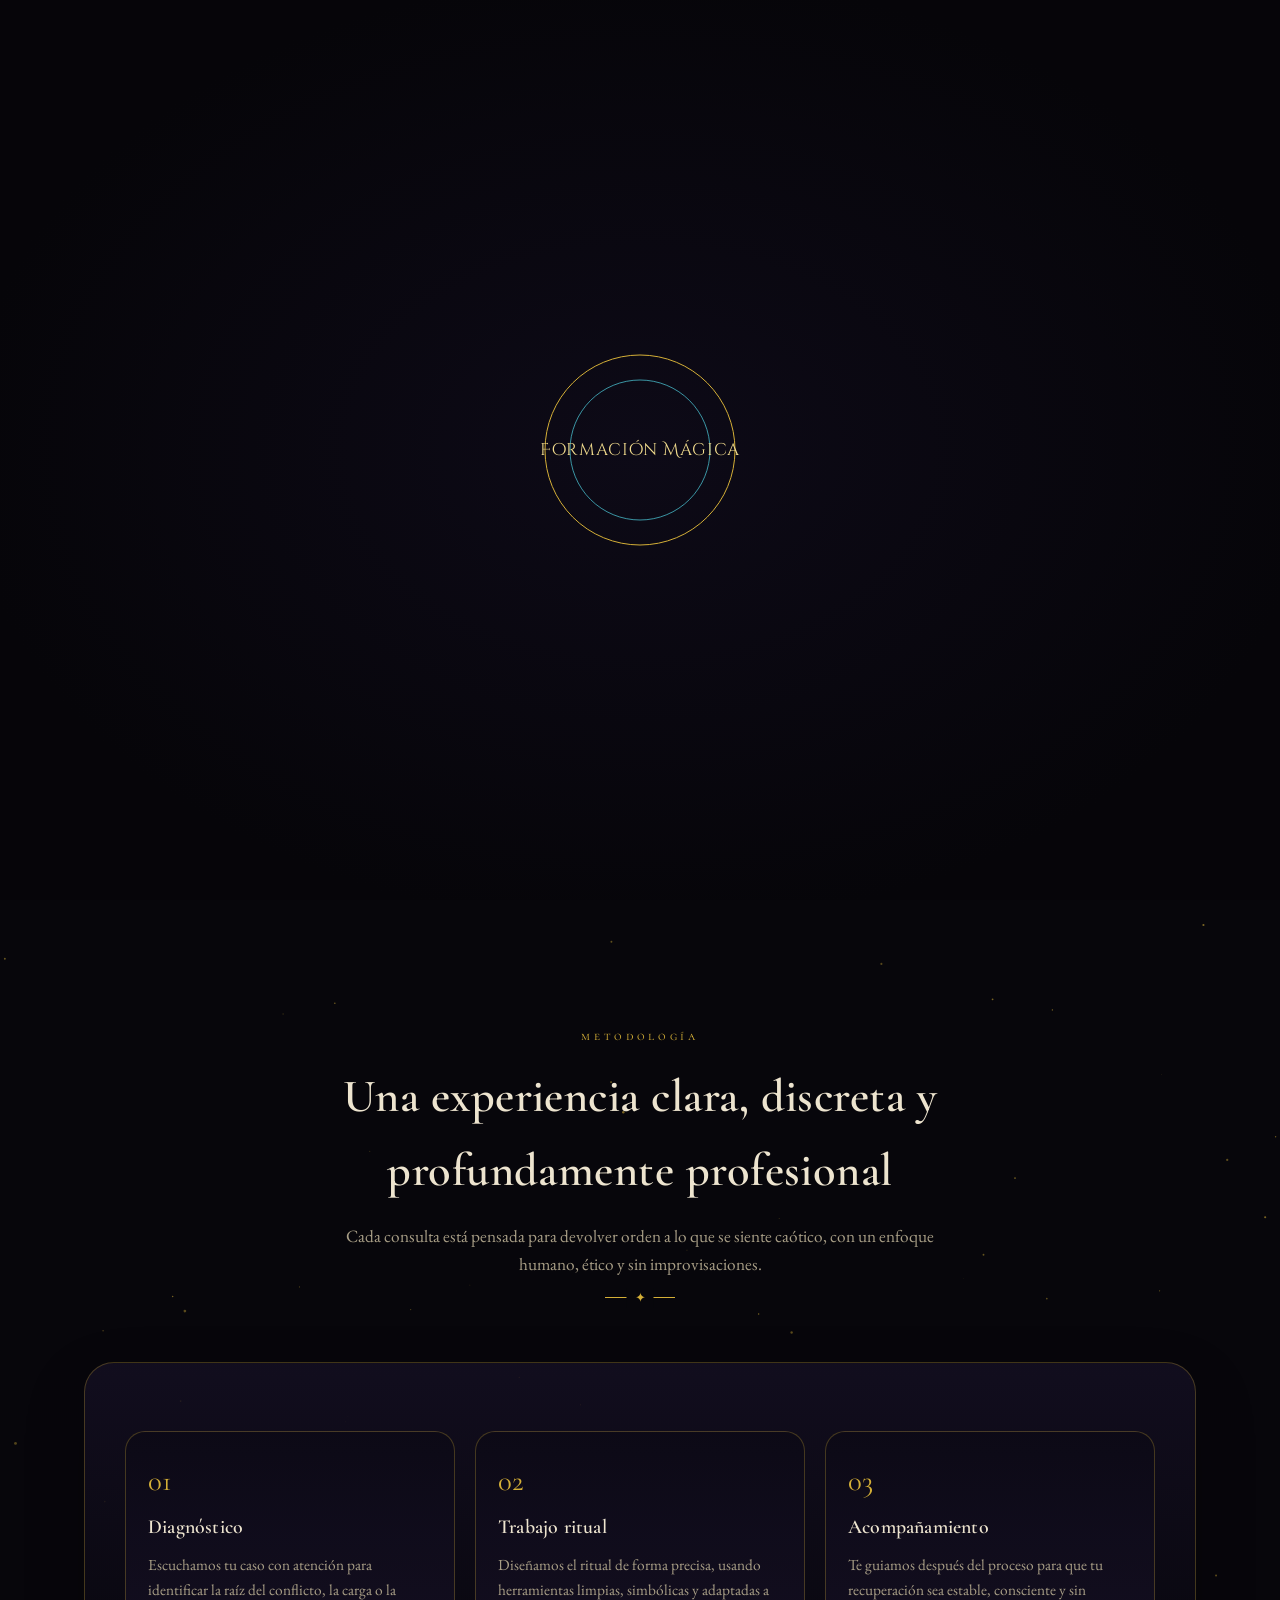
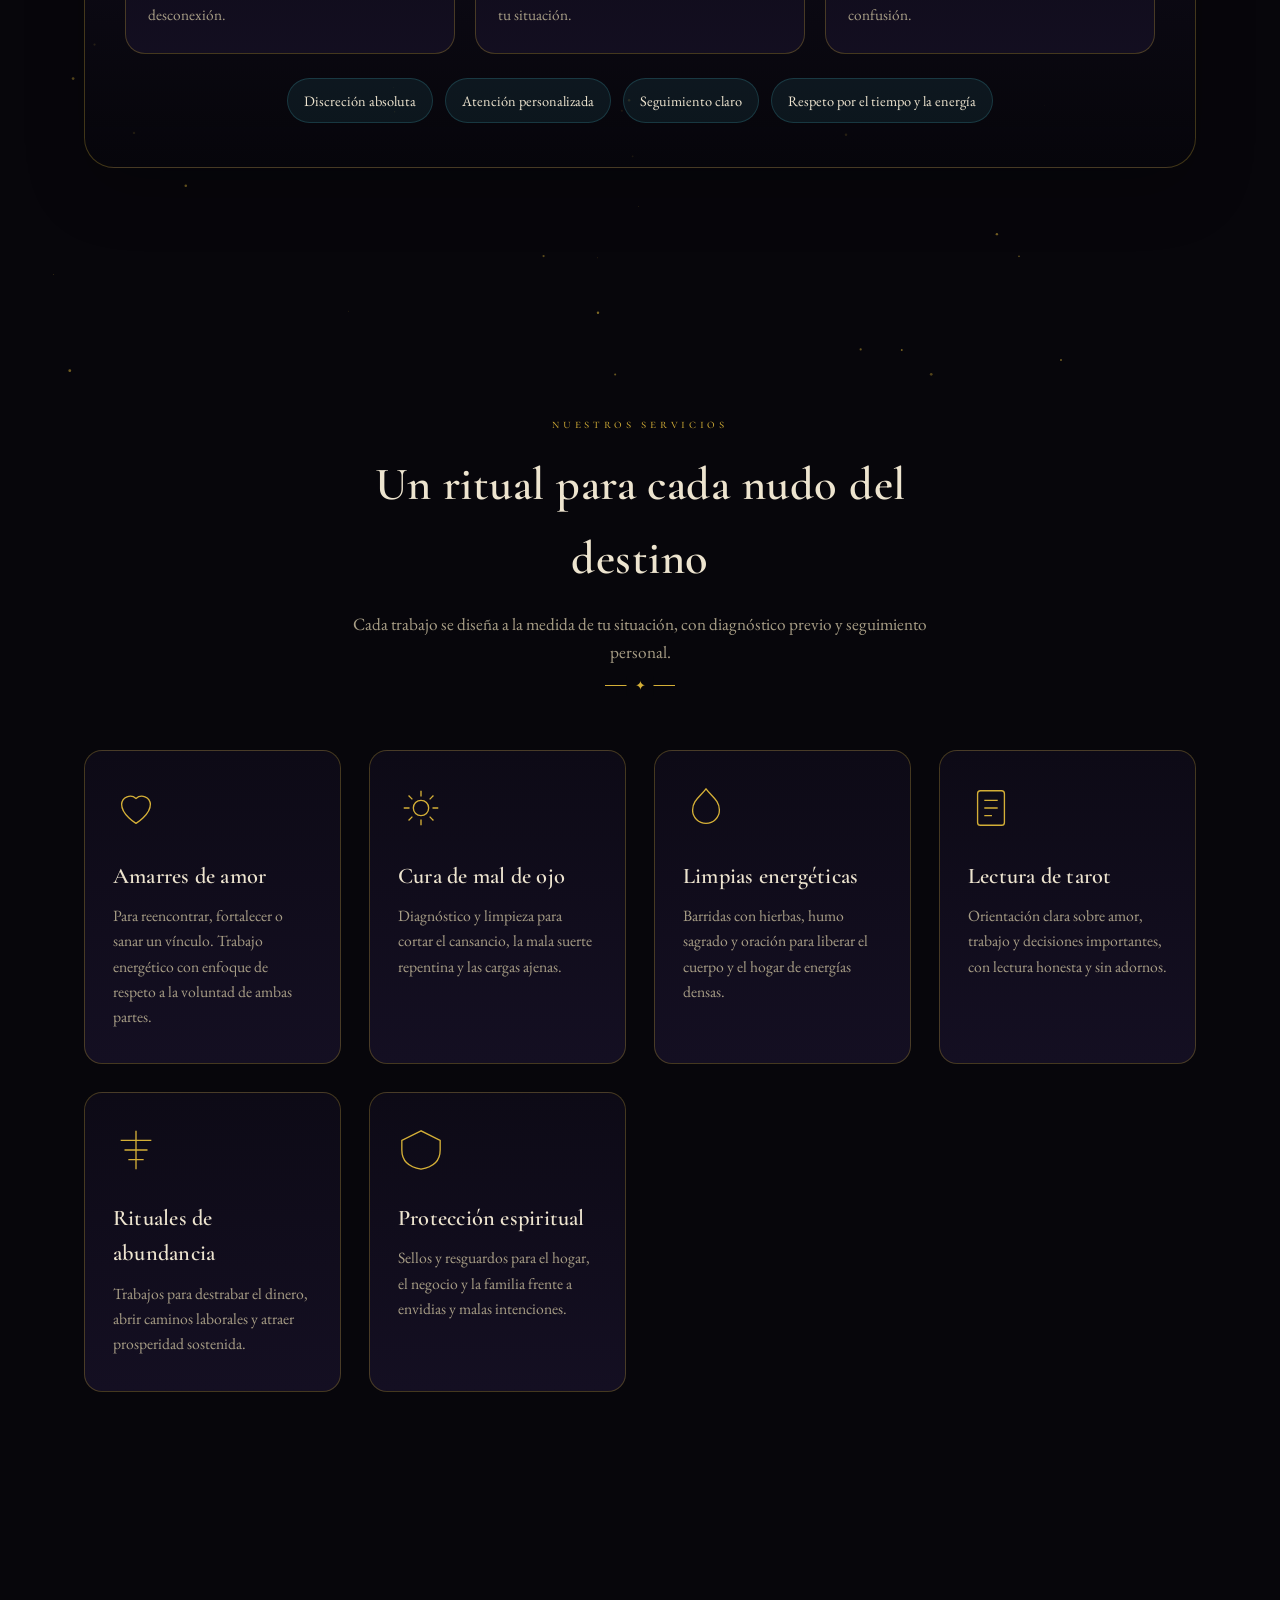
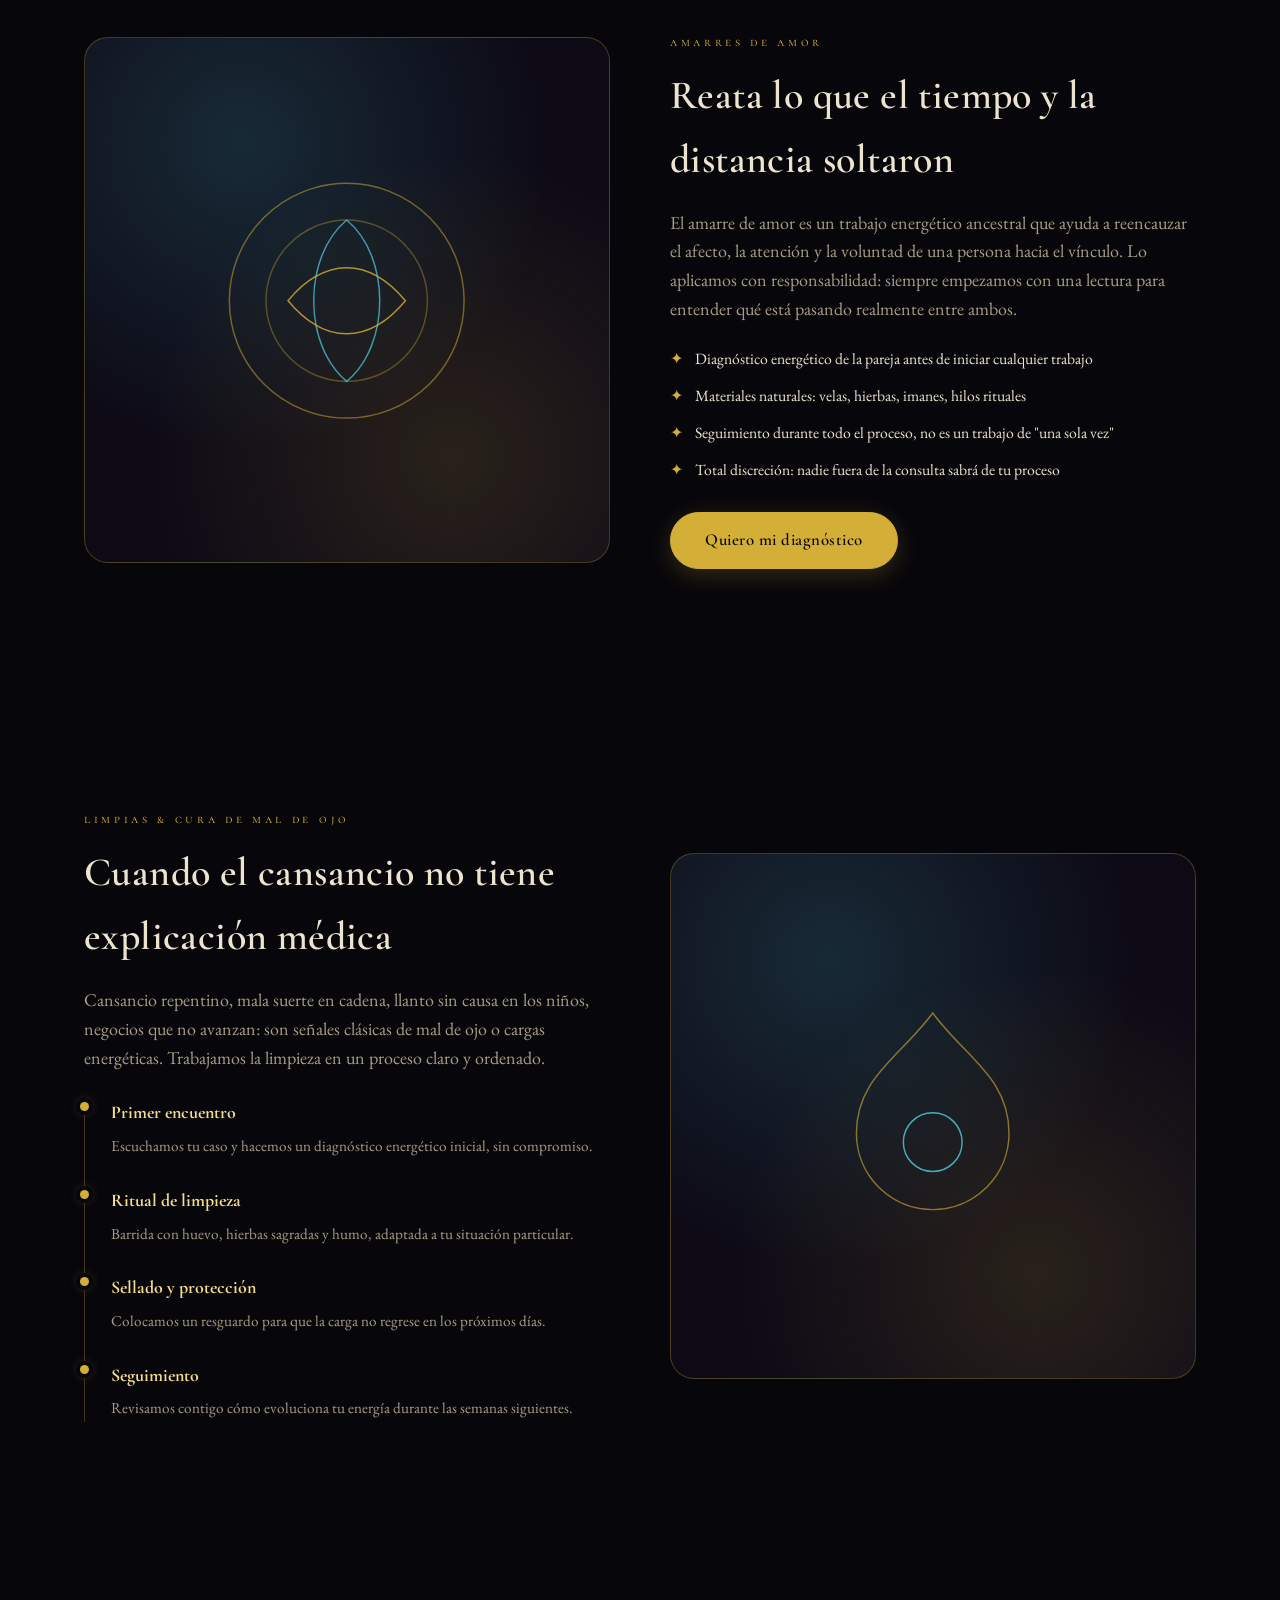
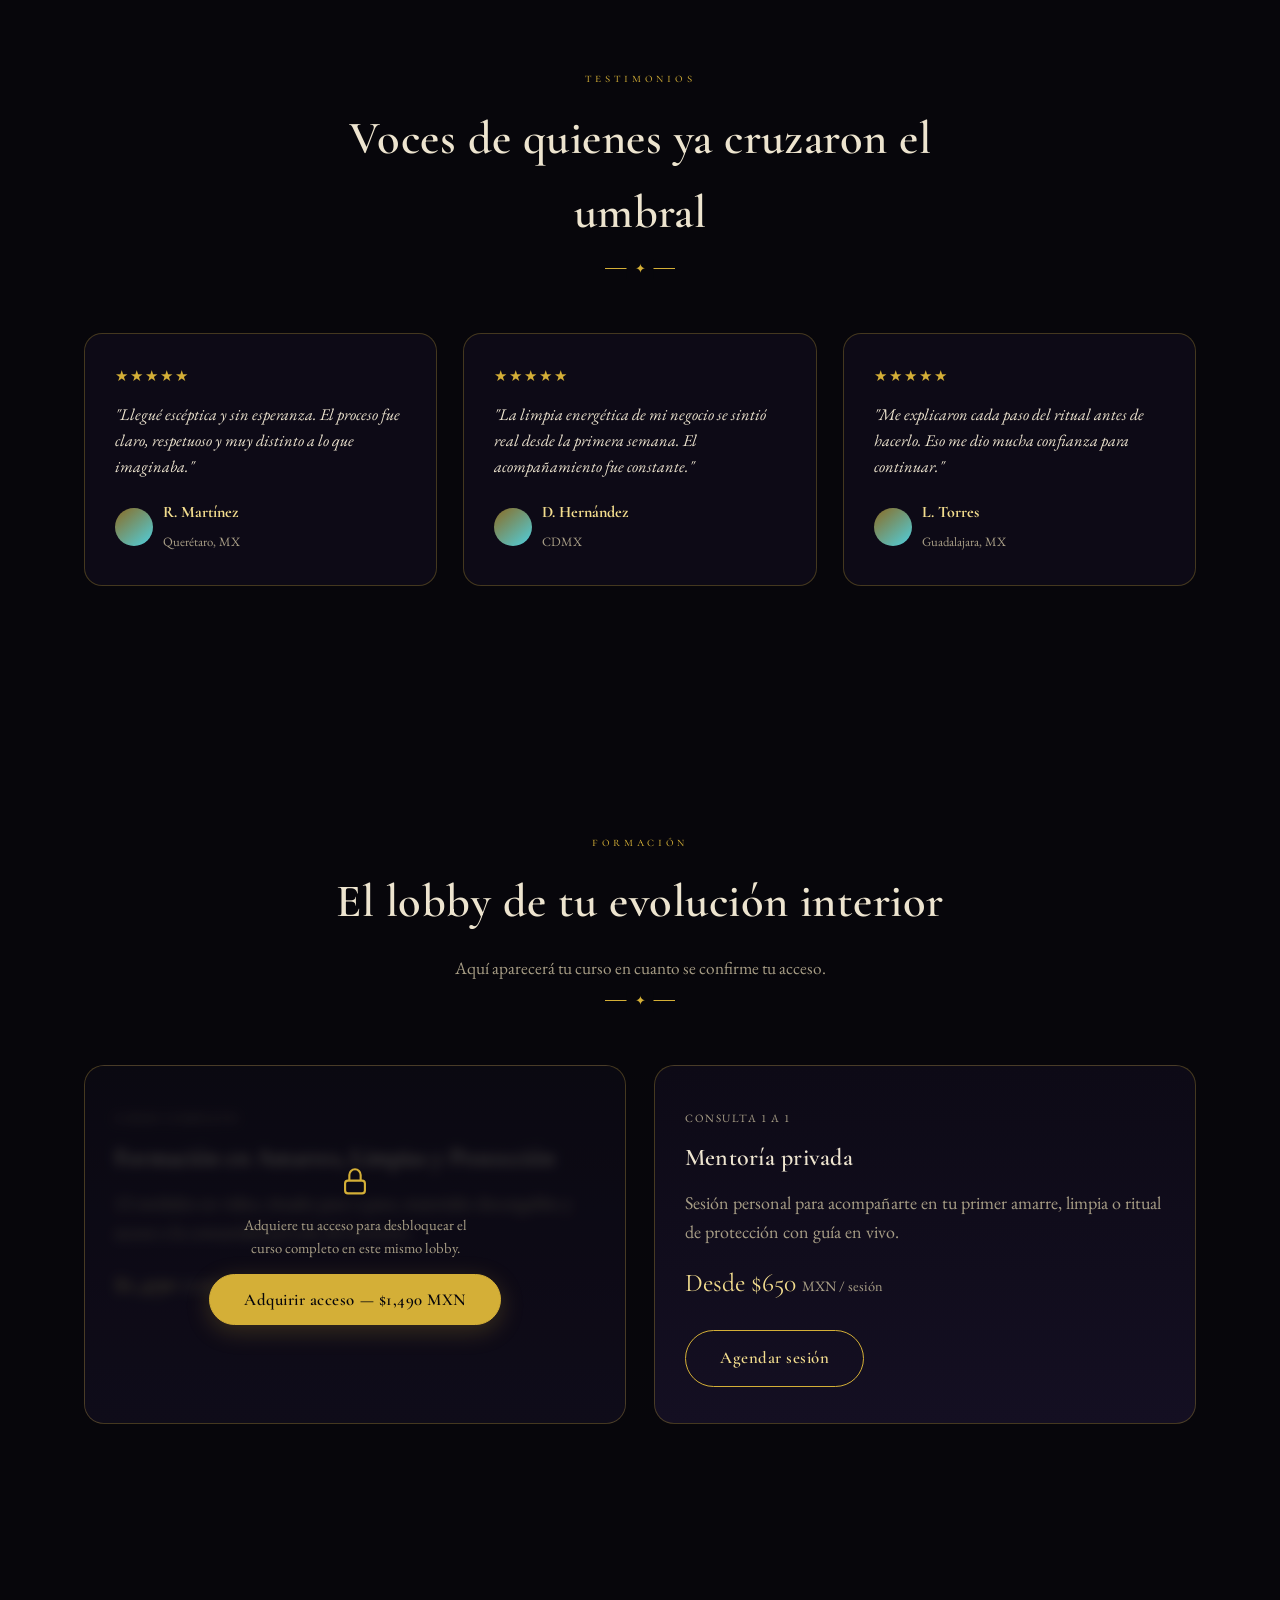
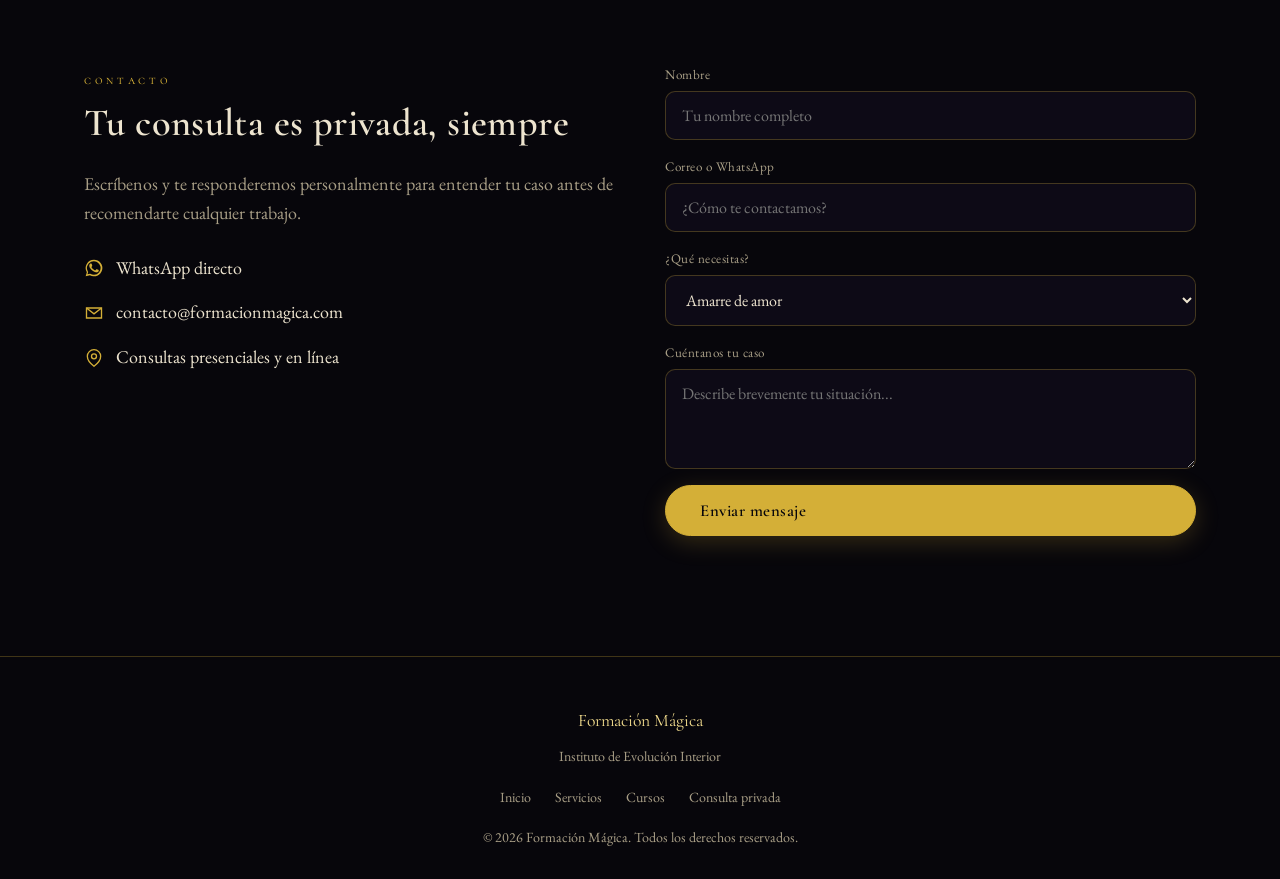
==== commit 88e18c6b: "1" ====
--- a/index.html
+++ b/index.html
@@ -1478,8 +1478,6 @@
         <a href="index.html">Inicio</a>
         <a href="metodologia.html">Metodología</a>
         <a href="servicios.html">Servicios</a>
-        <a href="amarres.html">Amarres</a>
-        <a href="mal-de-ojo.html">Mal de Ojo</a>
         <a href="testimonios.html">Testimonios</a>
         <a href="cursos.html">Cursos</a>
         <a href="consulta-privada.html">Consulta privada</a>
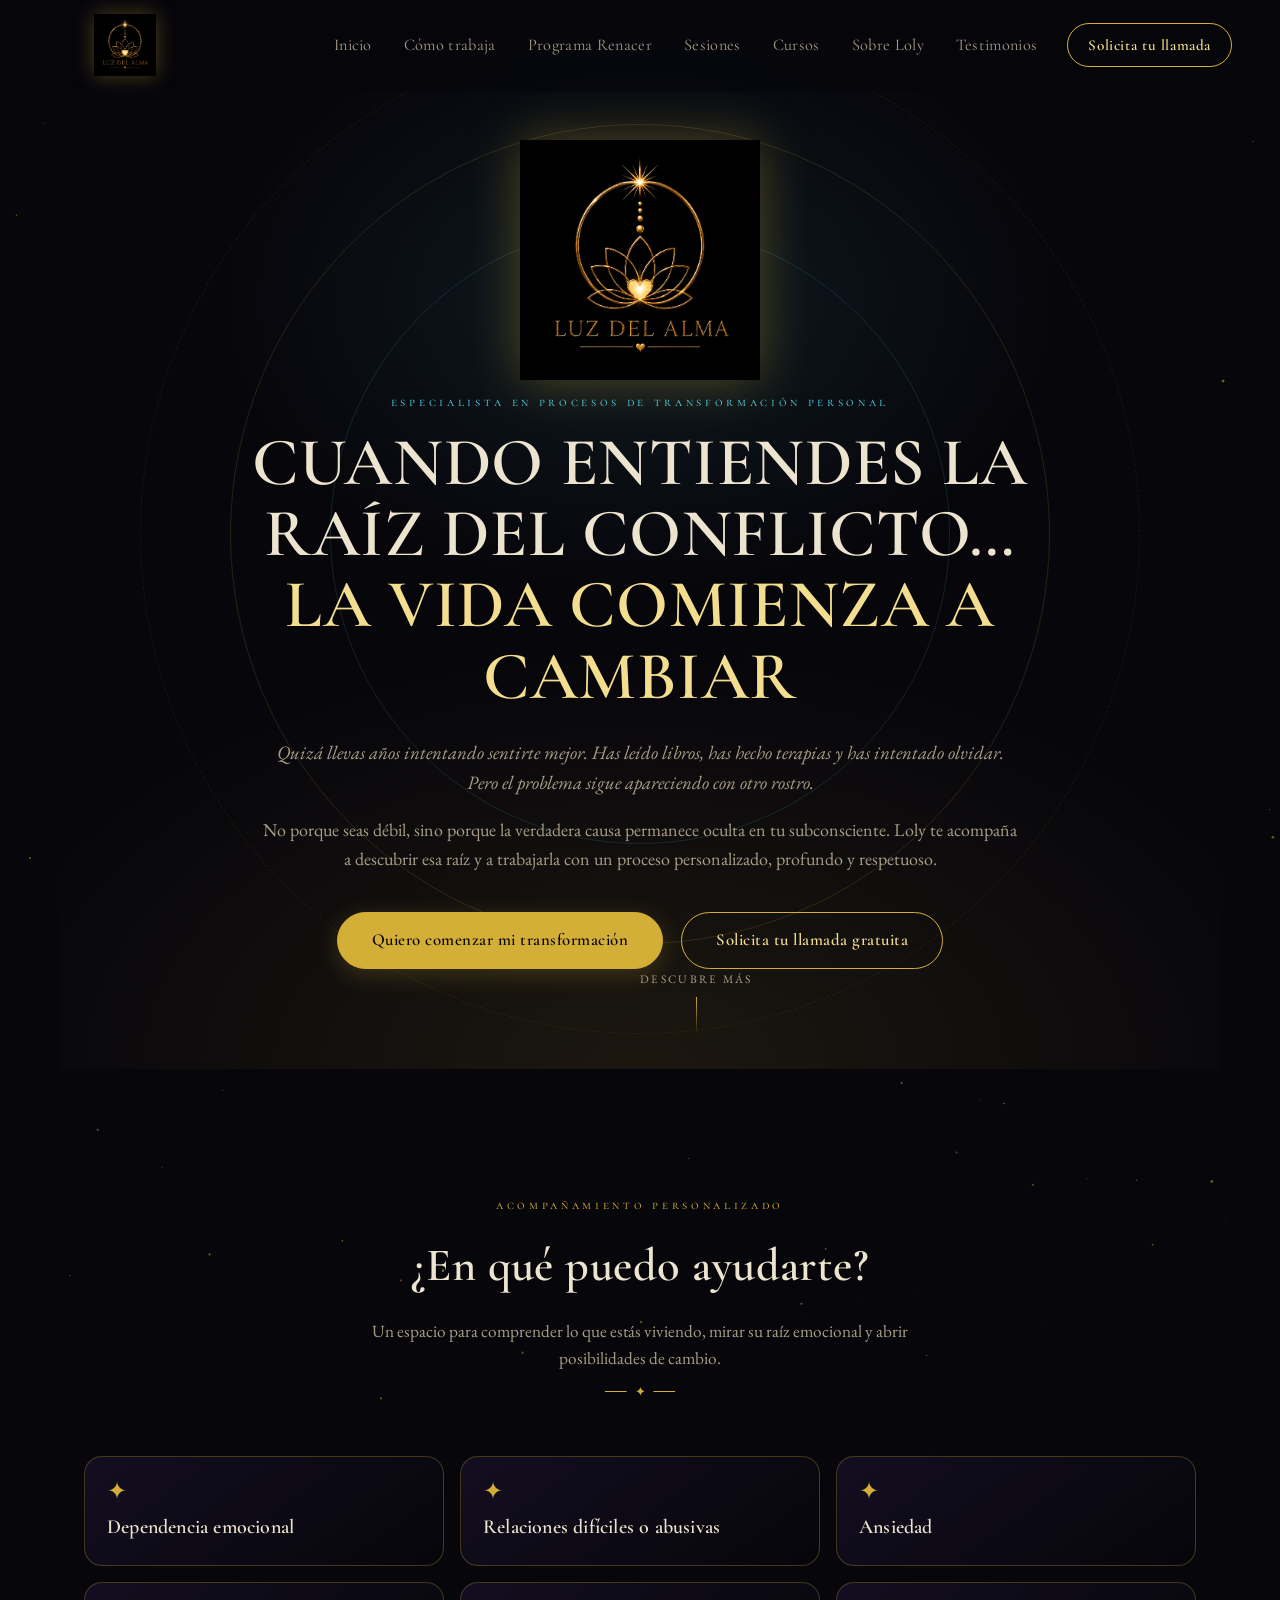
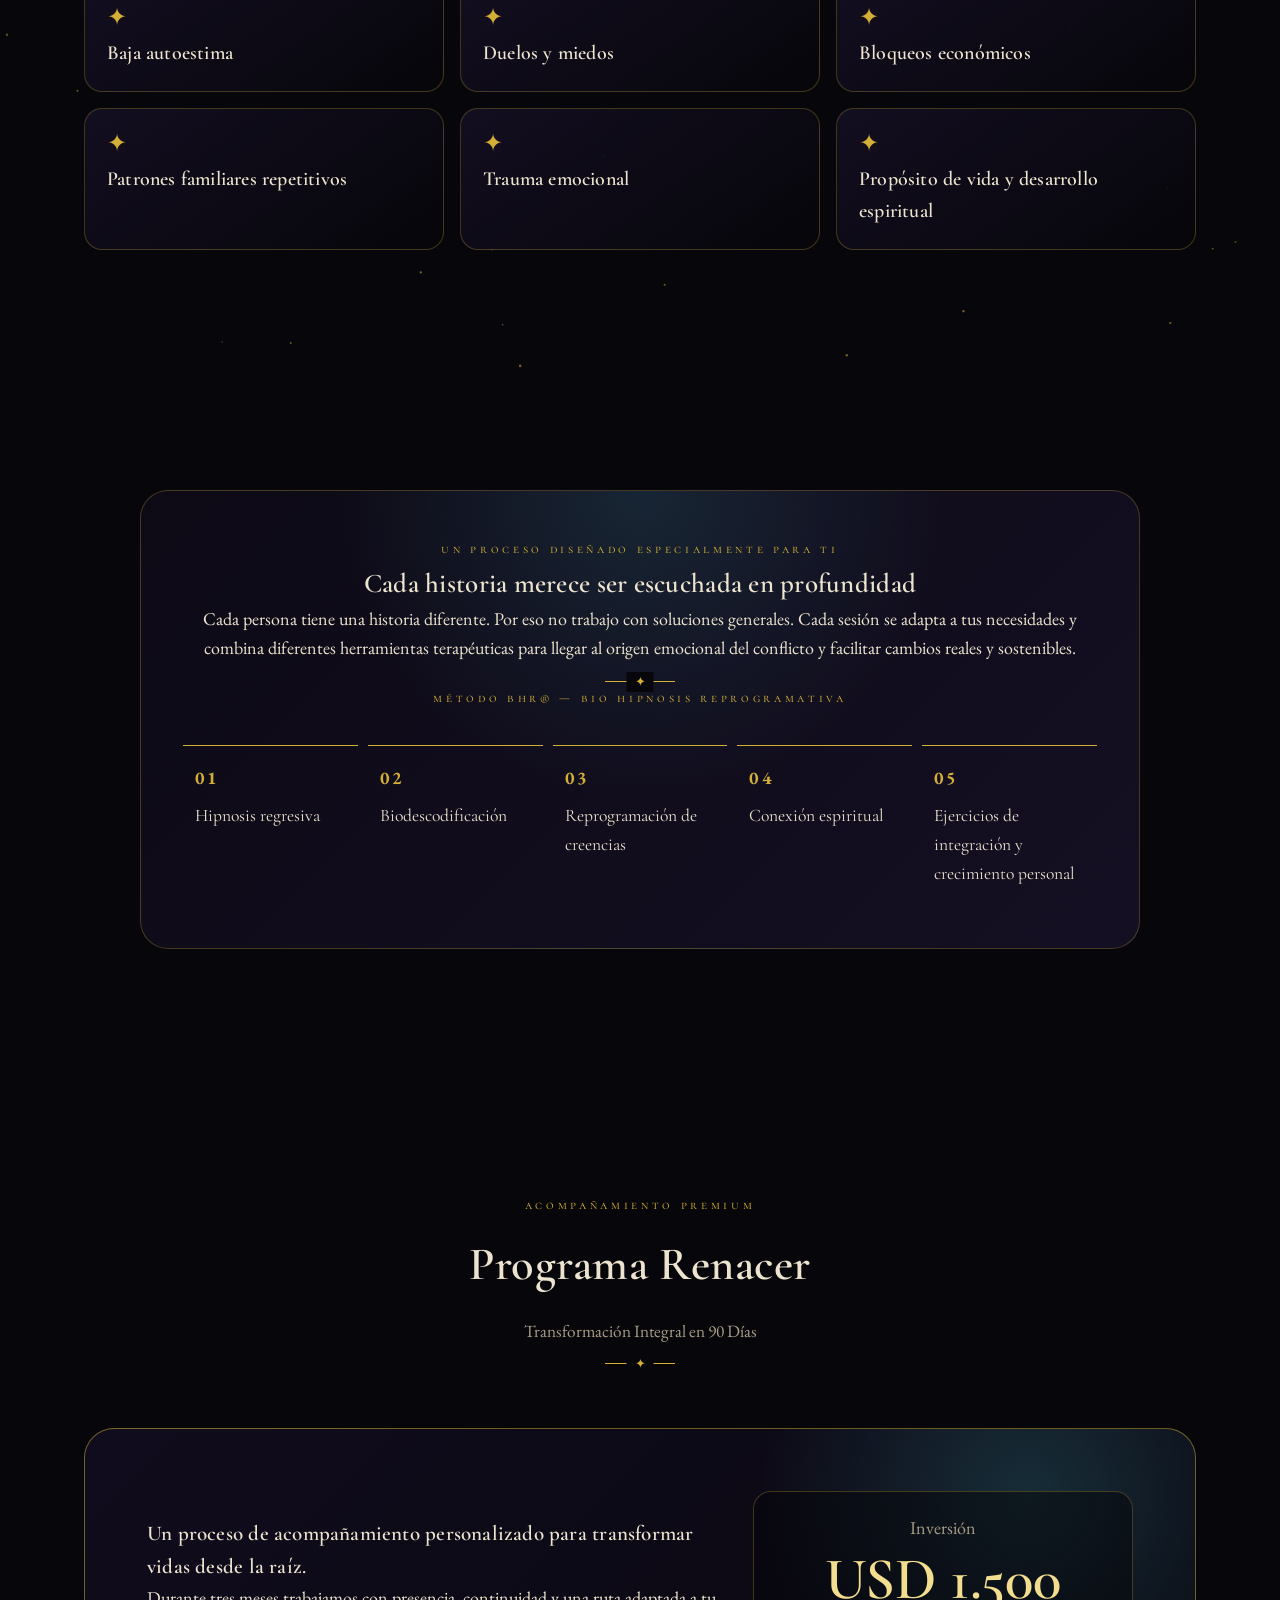
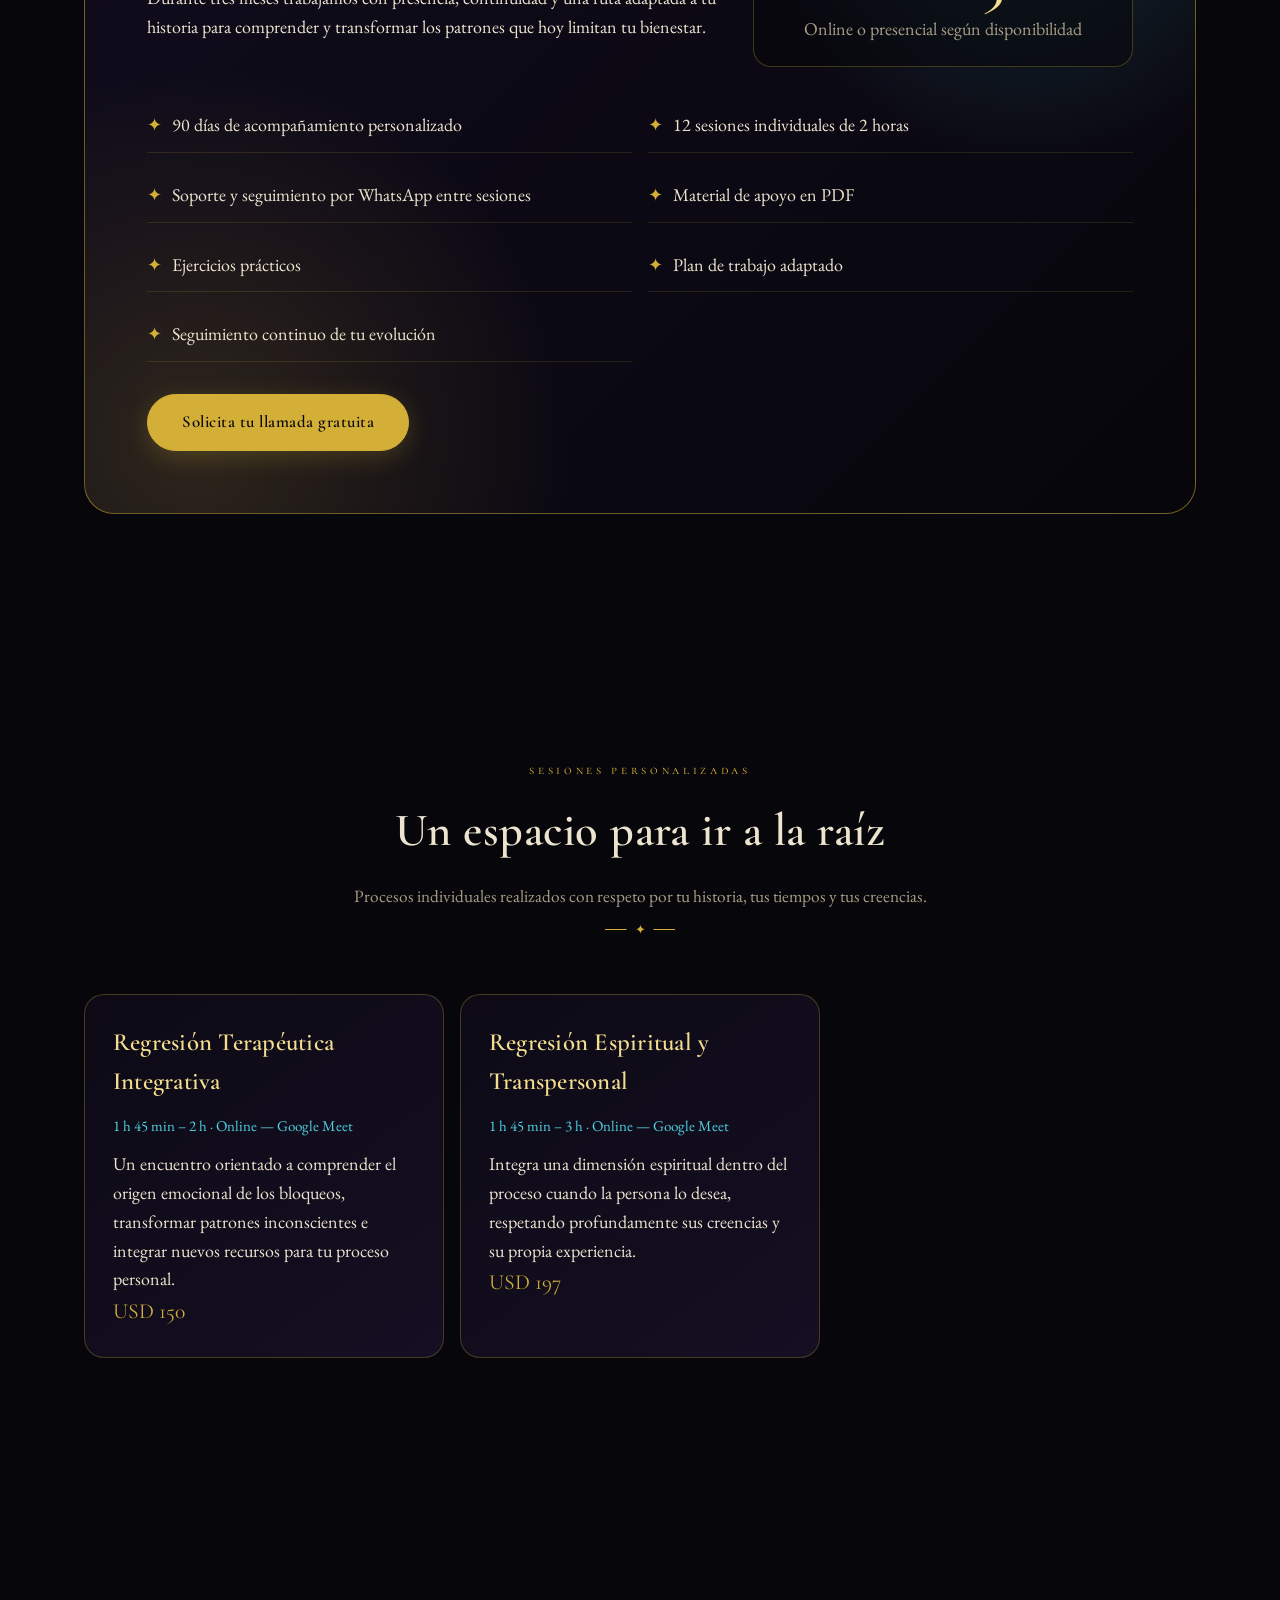
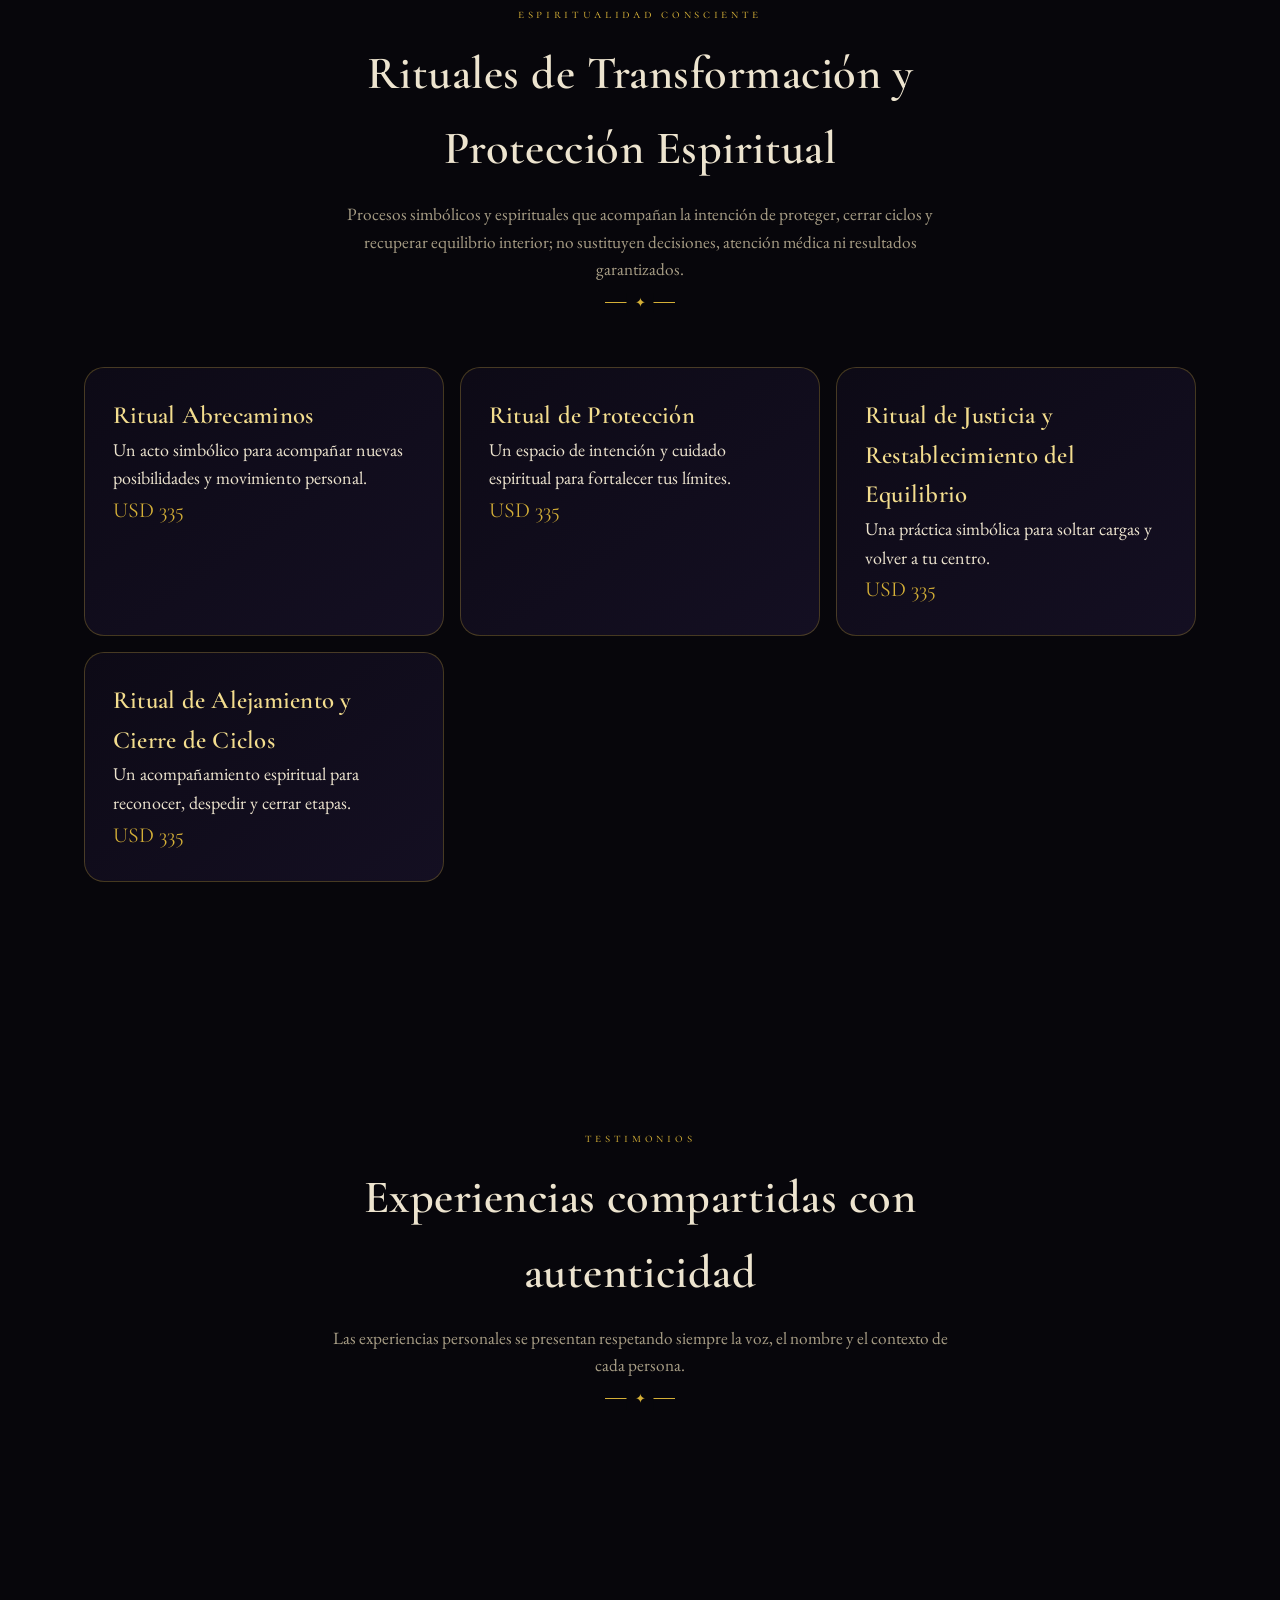
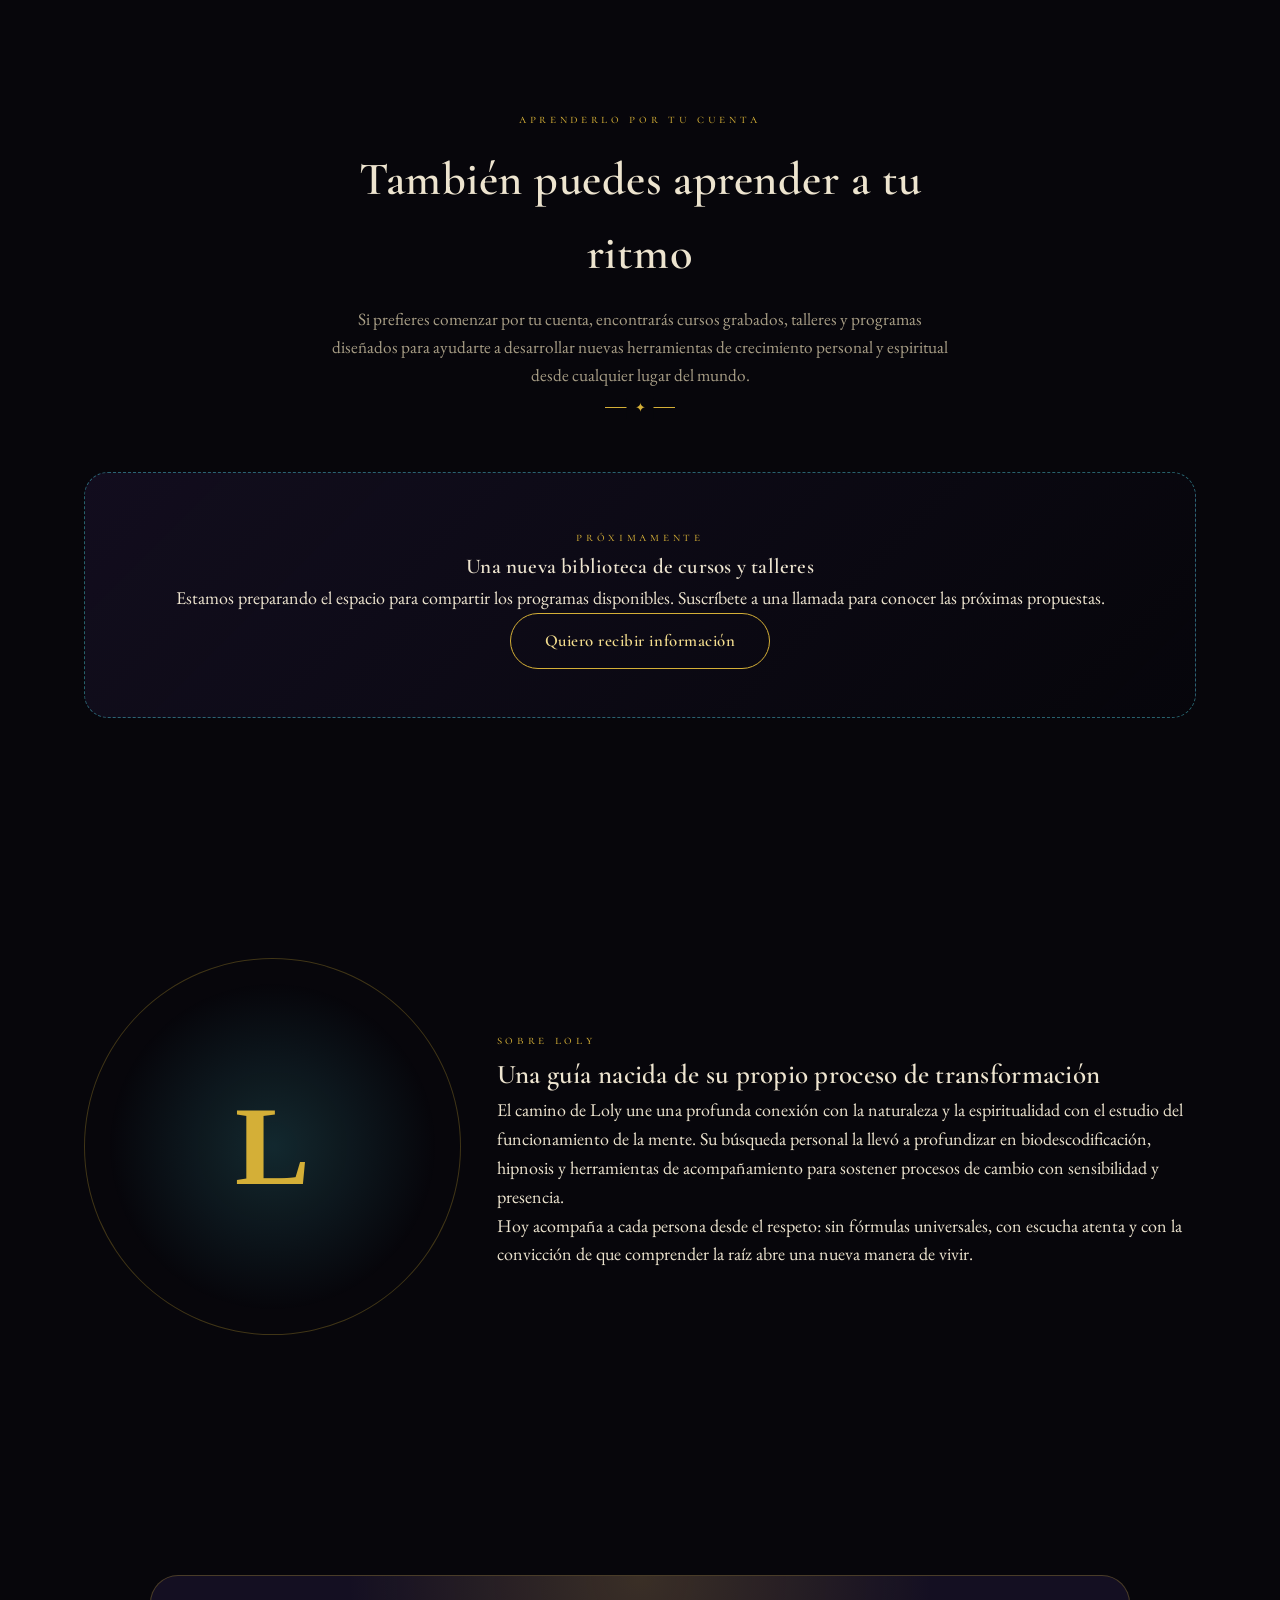
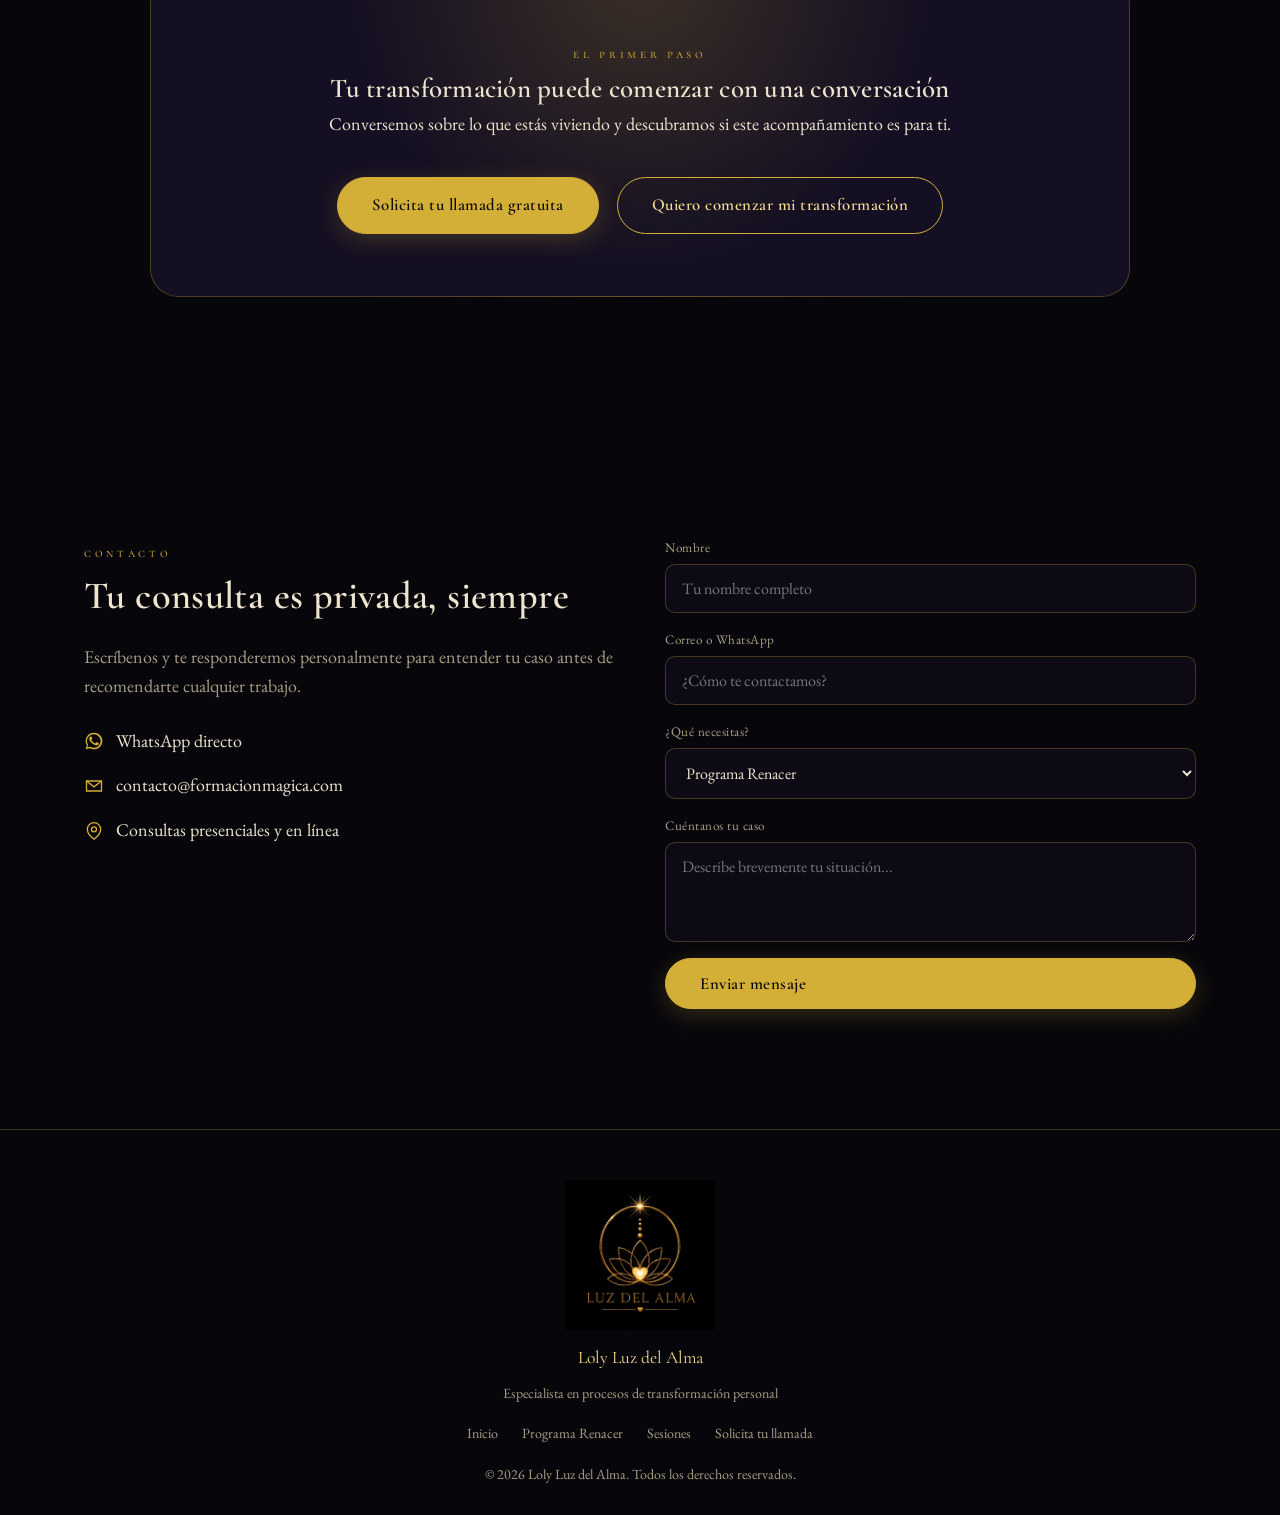
==== commit a307138e: "2" ====
--- a/index.html
+++ b/index.html
@@ -4,9 +4,9 @@
 <head>
     <meta charset="UTF-8">
     <meta name="viewport" content="width=device-width, initial-scale=1.0">
-    <title>Formación Mágica — Instituto de Evolución Interior</title>
+    <title>Loly Luz del Alma — Transformación personal</title>
     <meta name="description"
-        content="Amarres de amor, limpias energéticas y cura de mal de ojo. Instituto de Evolución Interior.">
+        content="Loly Luz del Alma: acompañamiento personalizado para comprender bloqueos emocionales, transformar patrones y desarrollar una vida más consciente.">
     <link rel="preconnect" href="https://fonts.googleapis.com">
     <link
         href="https://fonts.googleapis.com/css2?family=Cinzel+Decorative:wght@700;900&family=Cormorant+Garamond:ital,wght@0,400;0,500;0,600;0,700;1,500&family=EB+Garamond:ital,wght@0,400;0,500;1,400&display=swap"
@@ -1430,6 +1430,47 @@
             font-size: 1.2rem;
             color: var(--parchment);
         }
+
+        /* ================= NUEVA EXPERIENCIA LOLY ================= */
+        .brand img, .hero-logo { border-radius: 0 !important; object-fit: contain !important; }
+        #servicios, #amarres, #limpias { display:none; }
+        #cursos .lobby-wrap, #curso-desbloqueado { display:none; }
+        #testimonios .testi-track { display:none; }
+        .brand img { width: 154px !important; height: 62px !important; border: 0 !important; padding: 0 !important; background: none !important; box-shadow: none !important; }
+        .brand-text { display: none; }
+        .hero-logo { width: min(240px, 58vw) !important; height: auto !important; margin: 0 auto 12px; }
+        .hero .eyebrow { color: var(--glow-blue); }
+        .hero h1 { max-width: 1040px; font-size: clamp(2.25rem, 5.3vw, 4.6rem); }
+        .hero p.lede { max-width: 760px; }
+        .intro-copy { max-width: 760px; margin: 18px auto 0; color: var(--parchment-dim); }
+        .help-grid, .renacer-includes, .service-grid, .ritual-grid { display:grid; grid-template-columns:repeat(3,1fr); gap:16px; }
+        .help-card { padding:22px; border:1px solid var(--line); border-radius:18px; background:linear-gradient(145deg,rgba(20,15,34,.94),rgba(7,6,11,.92)); transition:.3s ease; }
+        .help-card:hover { border-color:rgba(79,209,224,.55); transform:translateY(-4px); }
+        .help-card .symbol { color:var(--gold); font-size:1.5rem; line-height:1; display:block; margin-bottom:8px; }
+        .help-card h3 { font-size:1.25rem; }
+        .personal-process { max-width:1000px; margin:0 auto; padding:42px; text-align:center; border:1px solid var(--line); border-radius:28px; background:radial-gradient(circle at 50% 0,rgba(79,209,224,.13),transparent 45%),linear-gradient(135deg,var(--void),var(--void-2)); }
+        .method-path { display:grid; grid-template-columns:repeat(5,1fr); gap:10px; margin-top:35px; }
+        .method-step { position:relative; text-align:left; padding:18px 12px; border-top:1px solid var(--gold); }
+        .method-step b { display:block; color:var(--gold); letter-spacing:.12em; margin-bottom:8px; }
+        .method-step span { color:var(--parchment); font-family:'Cormorant Garamond'; font-size:1.1rem; line-height:1.15; }
+        .renacer { border:1px solid rgba(212,175,55,.5); border-radius:30px; padding:clamp(28px,5vw,62px); background:radial-gradient(circle at 85% 10%,rgba(79,209,224,.18),transparent 24%),radial-gradient(circle at 10% 90%,rgba(212,175,55,.17),transparent 32%),linear-gradient(135deg,#100c1d,#07060b); }
+        .renacer-top { display:grid; grid-template-columns:1.2fr .8fr; gap:36px; align-items:center; }
+        .price-tag { padding:22px; border:1px solid var(--line); border-radius:18px; text-align:center; background:rgba(7,6,11,.52); }
+        .price-tag b { display:block; font:600 clamp(2.2rem,5vw,3.7rem) 'Cormorant Garamond'; color:var(--gold-light); }
+        .price-tag span { color:var(--parchment-dim); }
+        .renacer-includes { grid-template-columns:repeat(2,1fr); margin:32px 0; }
+        .renacer-includes div { padding:12px 0; border-bottom:1px solid rgba(212,175,55,.14); color:var(--parchment); }
+        .renacer-includes div::before { content:'✦'; color:var(--gold); margin-right:10px; }
+        .service-card, .ritual-card { border:1px solid var(--line); background:linear-gradient(145deg,var(--void),var(--void-2)); border-radius:20px; padding:28px; }
+        .service-card h3, .ritual-card h3 { color:var(--gold-light); font-size:1.55rem; }
+        .service-meta { color:var(--glow-blue); margin:12px 0; font-size:.94rem; }
+        .service-price { color:var(--gold); font-size:1.35rem; font-family:'Cormorant Garamond'; }
+        .course-placeholder { border:1px dashed rgba(79,209,224,.45); border-radius:24px; padding:48px 28px; text-align:center; background:linear-gradient(135deg,rgba(20,15,34,.85),rgba(7,6,11,.72)); }
+        .about-grid { display:grid; grid-template-columns:.7fr 1.3fr; gap:36px; align-items:center; }
+        .about-mark { aspect-ratio:1; display:grid; place-items:center; border-radius:50%; border:1px solid var(--line); background:radial-gradient(circle,rgba(79,209,224,.17),transparent 62%); color:var(--gold); font:700 clamp(3rem,9vw,7rem) 'Cinzel Decorative'; }
+        .final-cta { text-align:center; max-width:980px; margin:0 auto; padding:62px 30px; border-radius:28px; background:radial-gradient(circle at 50% 0,rgba(212,175,55,.2),transparent 50%),var(--void-2); border:1px solid var(--line); }
+        @media (max-width:920px) { .help-grid,.service-grid,.ritual-grid { grid-template-columns:repeat(2,1fr); } .method-path { grid-template-columns:repeat(2,1fr); } .renacer-top,.about-grid { grid-template-columns:1fr; } }
+        @media (max-width:580px) { .help-grid,.service-grid,.ritual-grid,.renacer-includes,.method-path { grid-template-columns:1fr; } .personal-process,.renacer { padding:26px 20px; } .brand img { width:126px !important; } }
     </style>
 </head>
 
@@ -1442,7 +1483,7 @@
                 <circle class="c1" cx="110" cy="110" r="95"></circle>
                 <circle class="c2" cx="110" cy="110" r="70"></circle>
             </svg>
-            <div class="pre-word"><span>Formación Mágica</span></div>
+            <div class="pre-word"><span>Loly Luz del Alma</span></div>
         </div>
     </div>
 
@@ -1451,23 +1492,22 @@
     <!-- ================= HEADER ================= -->
     <header id="siteHeader">
         <a href="index.html" class="brand">
-            <img src="assets/logo-circular.svg" alt="Formación Mágica" style="width:54px;height:54px;border-radius:50%;object-fit:cover;"><div class="brand-text">
-                <b>Formación Mágica</b>
-                <small>Instituto de Evolución Interior</small>
+            <img src="assets/logo-luzdelalma.png" alt="Loly Luz del Alma" style="width:54px;height:54px;border-radius:50%;object-fit:cover;"><div class="brand-text">
+                <b>Loly Luz del Alma</b>
+                <small>Especialista en procesos de transformación personal</small>
             </div>
         </a>
 
         <nav>
             <div class="nav-links" style="display:flex; align-items:center; gap:28px;">
                 <a href="index.html" class="nav-link">Inicio</a>
-                <a href="metodologia.html" class="nav-link">Metodología</a>
-                <a href="servicios.html" class="nav-link">Servicios</a>
-                <a href="amarres.html" class="nav-link">Amarres</a>
-                <a href="mal-de-ojo.html" class="nav-link">Mal de Ojo</a>
-                <a href="testimonios.html" class="nav-link">Testimonios</a>
-                <a href="cursos.html" class="nav-link">Cursos</a>
-                <span class="course-tab" id="courseTab"><span class="dot"></span> Mi Curso</span>
-                <a href="consulta-privada.html" class="nav-cta">Consulta privada</a>
+                <a href="#como-trabaja" class="nav-link">Cómo trabaja</a>
+                <a href="#renacer" class="nav-link">Programa Renacer</a>
+                <a href="#sesiones" class="nav-link">Sesiones</a>
+                <a href="#cursos" class="nav-link">Cursos</a>
+                <a href="#sobre-loly" class="nav-link">Sobre Loly</a>
+                <a href="#testimonios" class="nav-link">Testimonios</a>
+                <a href="consulta-privada.html" class="nav-cta">Solicita tu llamada</a>
             </div>
         </nav>
 
@@ -1476,11 +1516,13 @@
 
     <div class="mobile-drawer" id="mobileDrawer">
         <a href="index.html">Inicio</a>
-        <a href="metodologia.html">Metodología</a>
-        <a href="servicios.html">Servicios</a>
-        <a href="testimonios.html">Testimonios</a>
-        <a href="cursos.html">Cursos</a>
-        <a href="consulta-privada.html">Consulta privada</a>
+        <a href="#como-trabaja">Cómo trabaja</a>
+        <a href="#renacer">Programa Renacer</a>
+        <a href="#sesiones">Sesiones</a>
+        <a href="#cursos">Cursos</a>
+        <a href="#sobre-loly">Sobre Loly</a>
+        <a href="#testimonios">Testimonios</a>
+        <a href="consulta-privada.html">Solicita tu llamada</a>
     </div>
 
     <!-- ================= HERO ================= -->
@@ -1490,19 +1532,14 @@
         <div class="sigil-ring r3"></div>
 
         <div class="hero-inner">
-            <img class="hero-logo" src="assets/logo-circular.svg" alt="Formación Mágica" style="width:54px;height:54px;border-radius:50%;object-fit:cover;">
-            <div class="hero-badges">
-                <span class="hero-badge"><span class="hero-dot"></span>Atención privada</span>
-                <span class="hero-badge"><span class="hero-dot"></span>Diagnóstico inicial</span>
-                <span class="hero-badge"><span class="hero-dot"></span>Seguimiento humano</span>
-            </div>
-            <span class="eyebrow">instituto de evolución interior</span>
-            <h1>Cuando la energía se enreda,<br><em>la guía correcta la devuelve al orden.</em></h1>
-            <p class="lede">Trabajamos con claridad, respeto y profundidad espiritual para ayudarte a sanar vínculos,
-                liberar cargas y recuperar tu equilibrio interior.</p>
+            <img class="hero-logo" src="assets/logo-luzdelalma.png" alt="Loly Luz del Alma" style="width:54px;height:54px;border-radius:50%;object-fit:cover;">
+            <span class="eyebrow">especialista en procesos de transformación personal</span>
+            <h1>CUANDO ENTIENDES LA RAÍZ DEL CONFLICTO…<br><em>LA VIDA COMIENZA A CAMBIAR</em></h1>
+            <p class="lede">Quizá llevas años intentando sentirte mejor. Has leído libros, has hecho terapias y has intentado olvidar. Pero el problema sigue apareciendo con otro rostro.</p>
+            <p class="intro-copy">No porque seas débil, sino porque la verdadera causa permanece oculta en tu subconsciente. Loly te acompaña a descubrir esa raíz y a trabajarla con un proceso personalizado, profundo y respetuoso.</p>
             <div class="hero-ctas">
-                <a href="consulta-privada.html" class="btn btn-primary">Solicita tu valoración</a>
-                <a href="cursos.html" class="btn btn-ghost">Explora la formación</a>
+                <a href="#renacer" class="btn btn-primary">Quiero comenzar mi transformación</a>
+                <a href="consulta-privada.html" class="btn btn-ghost">Solicita tu llamada gratuita</a>
             </div>
         </div>
 
@@ -1510,38 +1547,26 @@
     </section>
 
     <!-- ================= METODOLOGÍA ================= -->
-    <section id="metodologia">
+    <section id="ayuda">
         <div class="section-head reveal">
-            <span class="eyebrow">metodología</span>
-            <h2>Una experiencia clara, discreta y profundamente profesional</h2>
-            <p>Cada consulta está pensada para devolver orden a lo que se siente caótico, con un enfoque humano, ético y sin improvisaciones.</p>
+            <span class="eyebrow">acompañamiento personalizado</span>
+            <h2>¿En qué puedo ayudarte?</h2>
+            <p>Un espacio para comprender lo que estás viviendo, mirar su raíz emocional y abrir posibilidades de cambio.</p>
             <div class="divider"></div>
         </div>
-
-        <div class="section-surface reveal d1">
-            <div class="process-grid">
-                <div class="process-card reveal d1">
-                    <div class="step">01</div>
-                    <h3>Diagnóstico</h3>
-                    <p>Escuchamos tu caso con atención para identificar la raíz del conflicto, la carga o la desconexión.</p>
-                </div>
-                <div class="process-card reveal d2">
-                    <div class="step">02</div>
-                    <h3>Trabajo ritual</h3>
-                    <p>Diseñamos el ritual de forma precisa, usando herramientas limpias, simbólicas y adaptadas a tu situación.</p>
-                </div>
-                <div class="process-card reveal d3">
-                    <div class="step">03</div>
-                    <h3>Acompañamiento</h3>
-                    <p>Te guiamos después del proceso para que tu recuperación sea estable, consciente y sin confusión.</p>
-                </div>
-            </div>
-            <div class="trust-strip">
-                <span class="trust-pill">Discreción absoluta</span>
-                <span class="trust-pill">Atención personalizada</span>
-                <span class="trust-pill">Seguimiento claro</span>
-                <span class="trust-pill">Respeto por el tiempo y la energía</span>
-            </div>
+        <div class="help-grid reveal">
+            <div class="help-card"><span class="symbol">✦</span><h3>Dependencia emocional</h3></div><div class="help-card"><span class="symbol">✦</span><h3>Relaciones difíciles o abusivas</h3></div><div class="help-card"><span class="symbol">✦</span><h3>Ansiedad</h3></div><div class="help-card"><span class="symbol">✦</span><h3>Baja autoestima</h3></div><div class="help-card"><span class="symbol">✦</span><h3>Duelos y miedos</h3></div><div class="help-card"><span class="symbol">✦</span><h3>Bloqueos económicos</h3></div><div class="help-card"><span class="symbol">✦</span><h3>Patrones familiares repetitivos</h3></div><div class="help-card"><span class="symbol">✦</span><h3>Trauma emocional</h3></div><div class="help-card"><span class="symbol">✦</span><h3>Propósito de vida y desarrollo espiritual</h3></div>
+        </div>
+    </section>
+
+    <section id="como-trabaja">
+        <div class="personal-process reveal">
+            <span class="eyebrow">un proceso diseñado especialmente para ti</span>
+            <h2>Cada historia merece ser escuchada en profundidad</h2>
+            <p>Cada persona tiene una historia diferente. Por eso no trabajo con soluciones generales. Cada sesión se adapta a tus necesidades y combina diferentes herramientas terapéuticas para llegar al origen emocional del conflicto y facilitar cambios reales y sostenibles.</p>
+            <div class="divider"></div>
+            <span class="eyebrow">Método BHR® — Bio hipnosis Reprogramativa</span>
+            <div class="method-path"><div class="method-step"><b>01</b><span>Hipnosis regresiva</span></div><div class="method-step"><b>02</b><span>Biodescodificación</span></div><div class="method-step"><b>03</b><span>Reprogramación de creencias</span></div><div class="method-step"><b>04</b><span>Conexión espiritual</span></div><div class="method-step"><b>05</b><span>Ejercicios de integración y crecimiento personal</span></div></div>
         </div>
     </section>
 
@@ -1668,11 +1693,27 @@
         </div>
     </section>
 
+    <section id="renacer">
+        <div class="section-head reveal"><span class="eyebrow">acompañamiento premium</span><h2>Programa Renacer</h2><p>Transformación Integral en 90 Días</p><div class="divider"></div></div>
+        <div class="renacer reveal"><div class="renacer-top"><div><h3>Un proceso de acompañamiento personalizado para transformar vidas desde la raíz.</h3><p>Durante tres meses trabajamos con presencia, continuidad y una ruta adaptada a tu historia para comprender y transformar los patrones que hoy limitan tu bienestar.</p></div><div class="price-tag"><span>Inversión</span><b>USD 1.500</b><span>Online o presencial según disponibilidad</span></div></div><div class="renacer-includes"><div>90 días de acompañamiento personalizado</div><div>12 sesiones individuales de 2 horas</div><div>Soporte y seguimiento por WhatsApp entre sesiones</div><div>Material de apoyo en PDF</div><div>Ejercicios prácticos</div><div>Plan de trabajo adaptado</div><div>Seguimiento continuo de tu evolución</div></div><a href="consulta-privada.html" class="btn btn-primary">Solicita tu llamada gratuita</a></div>
+    </section>
+
+    <section id="sesiones">
+        <div class="section-head reveal"><span class="eyebrow">sesiones personalizadas</span><h2>Un espacio para ir a la raíz</h2><p>Procesos individuales realizados con respeto por tu historia, tus tiempos y tus creencias.</p><div class="divider"></div></div>
+        <div class="service-grid reveal"><article class="service-card"><h3>Regresión Terapéutica Integrativa</h3><p class="service-meta">1 h 45 min – 2 h · Online — Google Meet</p><p>Un encuentro orientado a comprender el origen emocional de los bloqueos, transformar patrones inconscientes e integrar nuevos recursos para tu proceso personal.</p><p class="service-price">USD 150</p></article><article class="service-card"><h3>Regresión Espiritual y Transpersonal</h3><p class="service-meta">1 h 45 min – 3 h · Online — Google Meet</p><p>Integra una dimensión espiritual dentro del proceso cuando la persona lo desea, respetando profundamente sus creencias y su propia experiencia.</p><p class="service-price">USD 197</p></article></div>
+    </section>
+
+    <section id="rituales">
+      <div class="section-head reveal"><span class="eyebrow">espiritualidad consciente</span><h2>Rituales de Transformación y Protección Espiritual</h2><p>Procesos simbólicos y espirituales que acompañan la intención de proteger, cerrar ciclos y recuperar equilibrio interior; no sustituyen decisiones, atención médica ni resultados garantizados.</p><div class="divider"></div></div>
+      <div class="ritual-grid reveal"><article class="ritual-card"><h3>Ritual Abrecaminos</h3><p>Un acto simbólico para acompañar nuevas posibilidades y movimiento personal.</p><p class="service-price">USD 335</p></article><article class="ritual-card"><h3>Ritual de Protección</h3><p>Un espacio de intención y cuidado espiritual para fortalecer tus límites.</p><p class="service-price">USD 335</p></article><article class="ritual-card"><h3>Ritual de Justicia y Restablecimiento del Equilibrio</h3><p>Una práctica simbólica para soltar cargas y volver a tu centro.</p><p class="service-price">USD 335</p></article><article class="ritual-card"><h3>Ritual de Alejamiento y Cierre de Ciclos</h3><p>Un acompañamiento espiritual para reconocer, despedir y cerrar etapas.</p><p class="service-price">USD 335</p></article></div>
+    </section>
+
     <!-- ================= TESTIMONIOS ================= -->
     <section id="testimonios">
         <div class="section-head reveal">
             <span class="eyebrow">testimonios</span>
-            <h2>Voces de quienes ya cruzaron el umbral</h2>
+            <h2>Experiencias compartidas con autenticidad</h2>
+            <p>Las experiencias personales se presentan respetando siempre la voz, el nombre y el contexto de cada persona.</p>
             <div class="divider"></div>
         </div>
         <div class="testi-track">
@@ -1708,11 +1749,12 @@
     <!-- ================= CURSOS / LOBBY ================= -->
     <section id="cursos">
         <div class="section-head reveal">
-            <span class="eyebrow">formación</span>
-            <h2>El lobby de tu evolución interior</h2>
-            <p>Aquí aparecerá tu curso en cuanto se confirme tu acceso.</p>
+            <span class="eyebrow">Aprenderlo por tu cuenta</span>
+            <h2>También puedes aprender a tu ritmo</h2>
+            <p>Si prefieres comenzar por tu cuenta, encontrarás cursos grabados, talleres y programas diseñados para ayudarte a desarrollar nuevas herramientas de crecimiento personal y espiritual desde cualquier lugar del mundo.</p>
             <div class="divider"></div>
         </div>
+        <div class="course-placeholder reveal"><span class="eyebrow">próximamente</span><h3>Una nueva biblioteca de cursos y talleres</h3><p>Estamos preparando el espacio para compartir los programas disponibles. Suscríbete a una llamada para conocer las próximas propuestas.</p><a href="consulta-privada.html" class="btn btn-ghost">Quiero recibir información</a></div>
 
         <div class="lobby-wrap">
             <div class="lobby-card locked-panel reveal d1" id="lockedCard">
@@ -1790,6 +1832,12 @@
                 adicionales y materiales descargables en tu panel.</p>
         </div>
     </section>
+
+    <section id="sobre-loly">
+      <div class="about-grid reveal"><div class="about-mark">L</div><div><span class="eyebrow">sobre loly</span><h2>Una guía nacida de su propio proceso de transformación</h2><p>El camino de Loly une una profunda conexión con la naturaleza y la espiritualidad con el estudio del funcionamiento de la mente. Su búsqueda personal la llevó a profundizar en biodescodificación, hipnosis y herramientas de acompañamiento para sostener procesos de cambio con sensibilidad y presencia.</p><p>Hoy acompaña a cada persona desde el respeto: sin fórmulas universales, con escucha atenta y con la convicción de que comprender la raíz abre una nueva manera de vivir.</p></div></div>
+    </section>
+
+    <section id="llamada"><div class="final-cta reveal"><span class="eyebrow">el primer paso</span><h2>Tu transformación puede comenzar con una conversación</h2><p>Conversemos sobre lo que estás viviendo y descubramos si este acompañamiento es para ti.</p><div class="hero-ctas"><a href="consulta-privada.html" class="btn btn-primary">Solicita tu llamada gratuita</a><a href="#renacer" class="btn btn-ghost">Quiero comenzar mi transformación</a></div></div></section>
 
     <!-- ================= CONTACTO ================= -->
     <section id="contacto">
@@ -1824,11 +1872,11 @@
                         placeholder="¿Cómo te contactamos?"></div>
                 <div class="field"><label>¿Qué necesitas?</label>
                     <select>
-                        <option>Amarre de amor</option>
-                        <option>Cura de mal de ojo</option>
-                        <option>Limpia energética</option>
-                        <option>Lectura de tarot</option>
-                        <option>Formación / cursos</option>
+                        <option>Programa Renacer</option>
+                        <option>Sesión terapéutica integrativa</option>
+                        <option>Regresión espiritual y transpersonal</option>
+                        <option>Rituales de transformación</option>
+                        <option>Cursos / talleres</option>
                     </select>
                 </div>
                 <div class="field"><label>Cuéntanos tu caso</label><textarea
@@ -1839,13 +1887,14 @@
     </section>
 
     <footer>
-        <div class="f-brand">Formación Mágica</div>
-        <p>Instituto de Evolución Interior</p>
+        <img src="assets/logo-luzdelalma.png" alt="Loly Luz del Alma" style="width:150px;height:auto;margin:0 auto 14px;">
+        <div class="f-brand">Loly Luz del Alma</div>
+        <p>Especialista en procesos de transformación personal</p>
         <div class="f-links">
-            <a href="index.html">Inicio</a><a href="servicios.html">Servicios</a><a href="cursos.html">Cursos</a><a
-                href="consulta-privada.html">Consulta privada</a>
+            <a href="index.html">Inicio</a><a href="#renacer">Programa Renacer</a><a href="#sesiones">Sesiones</a><a
+                href="consulta-privada.html">Solicita tu llamada</a>
         </div>
-        <p>© 2026 Formación Mágica. Todos los derechos reservados.</p>
+        <p>© 2026 Loly Luz del Alma. Todos los derechos reservados.</p>
     </footer>
 
     <!-- ================= MODAL DE PAGO ================= -->
@@ -2022,4 +2071,4 @@
     </script>
 </body>
 
-</html>+</html>
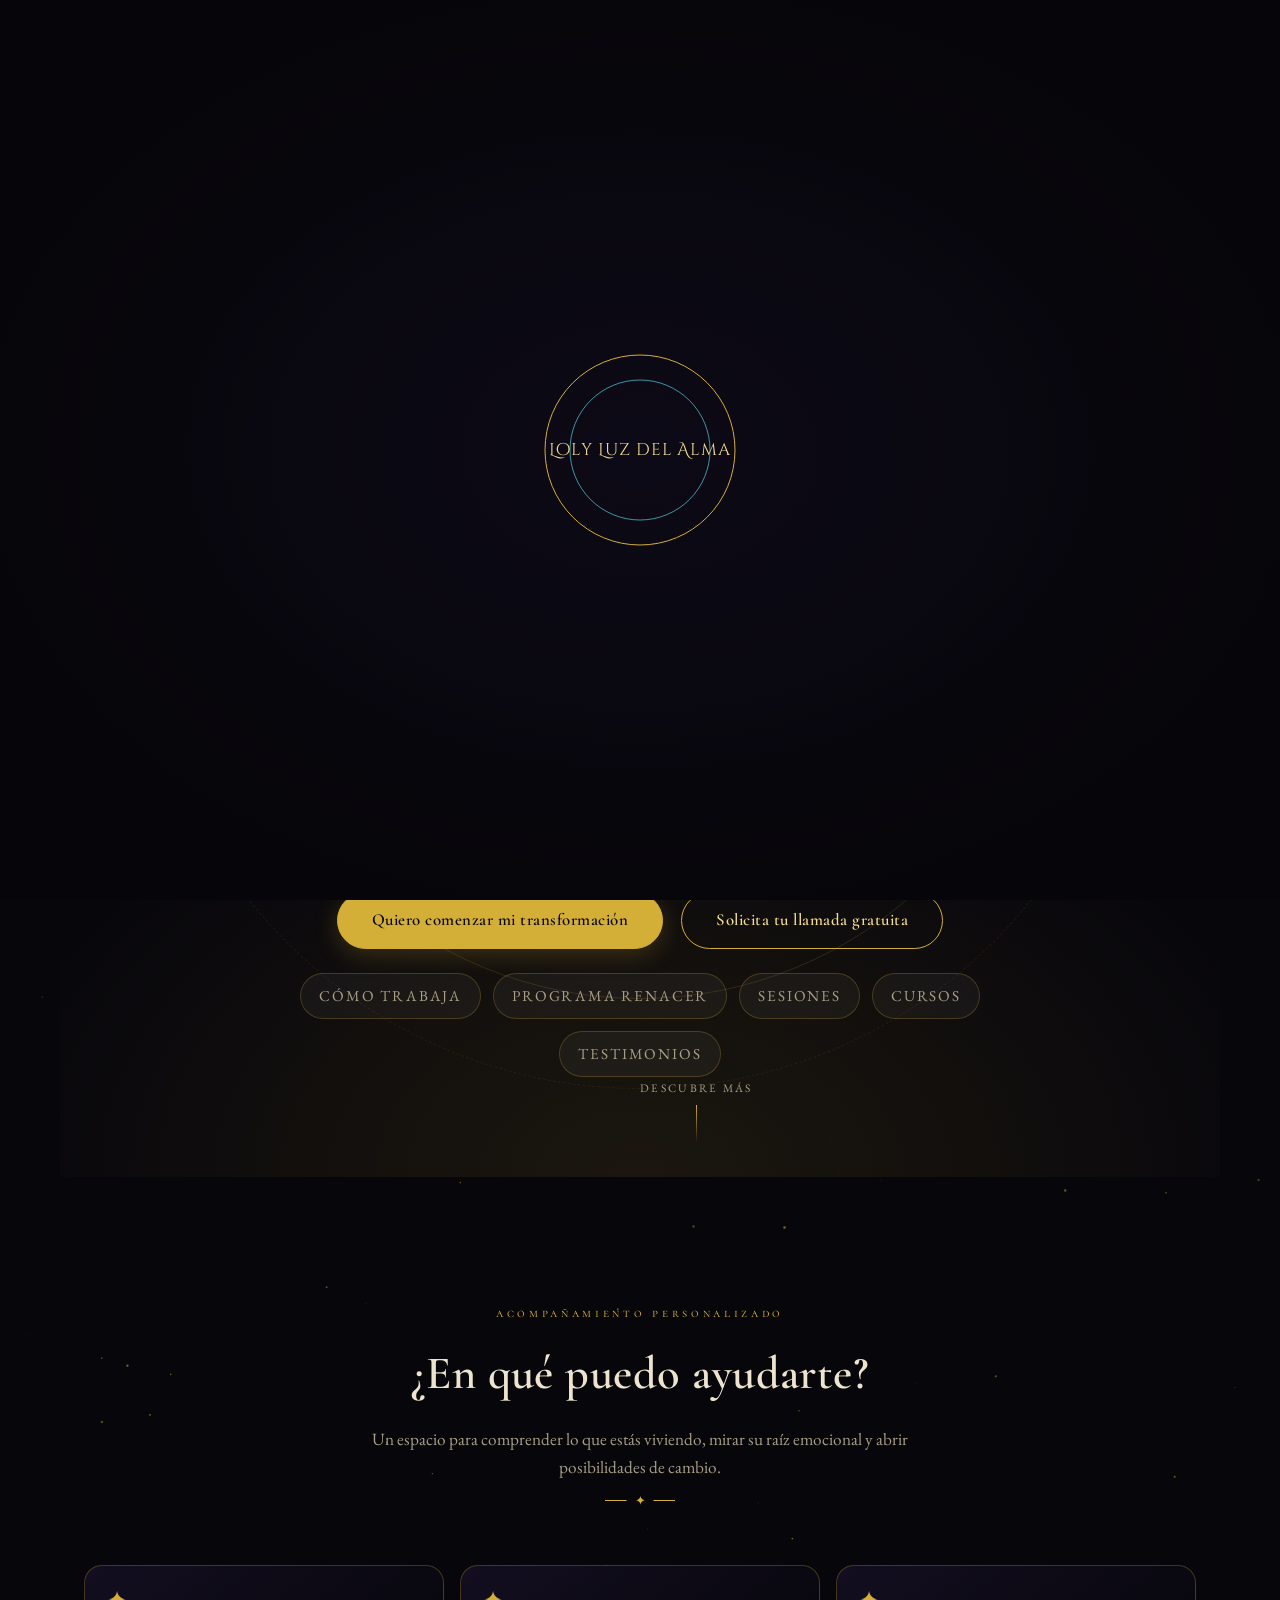
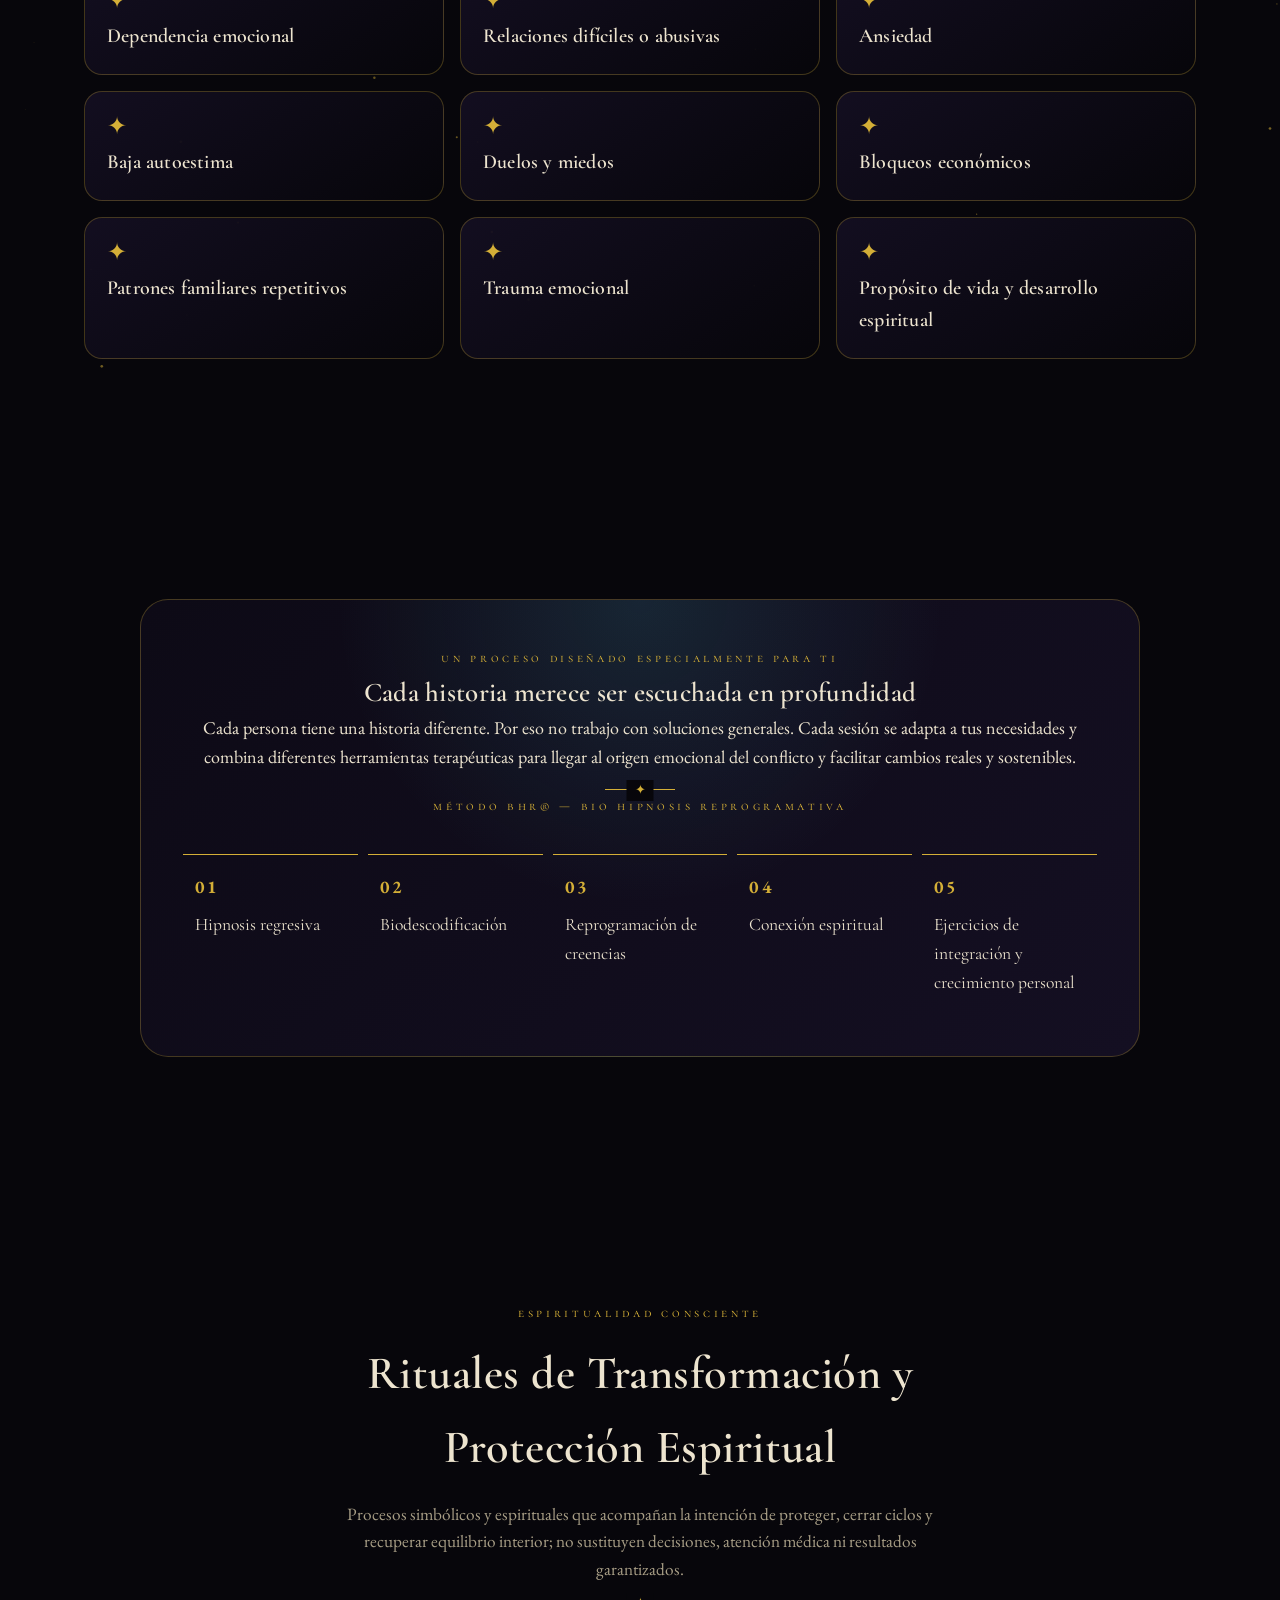
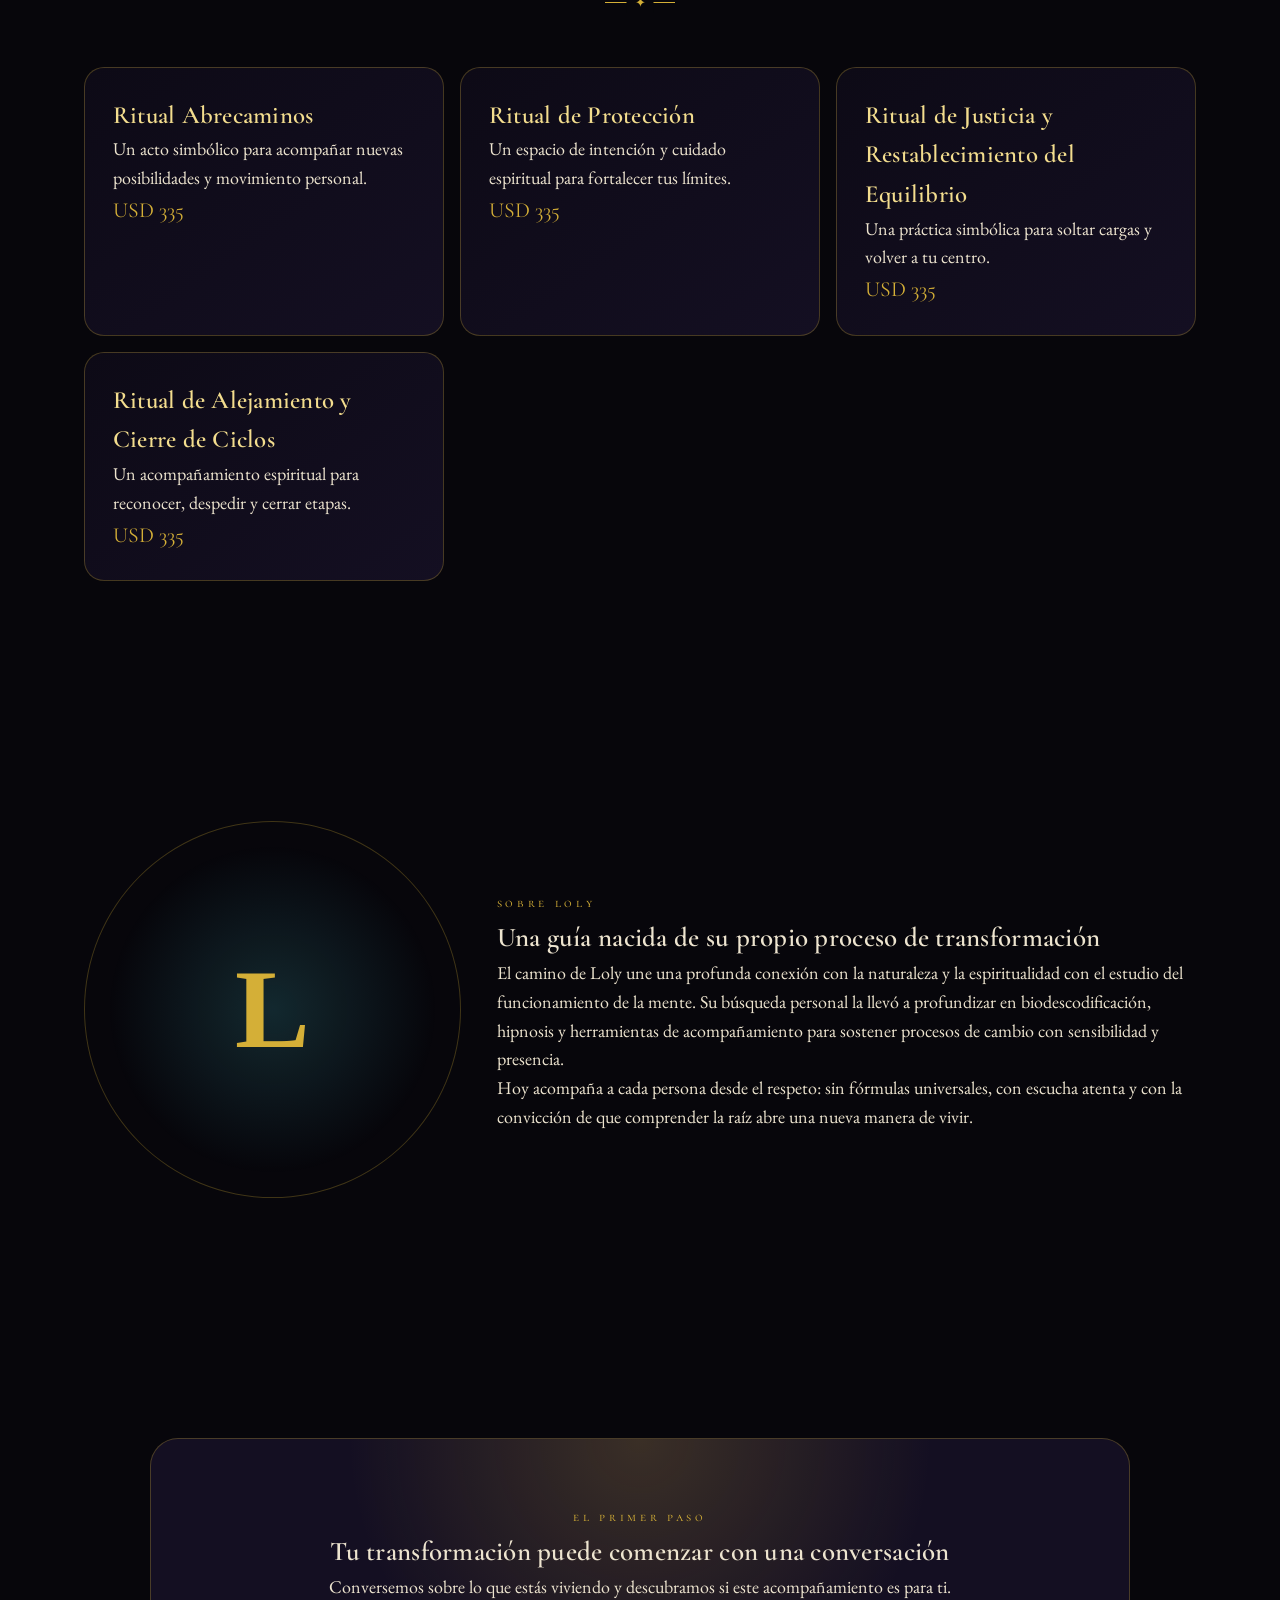
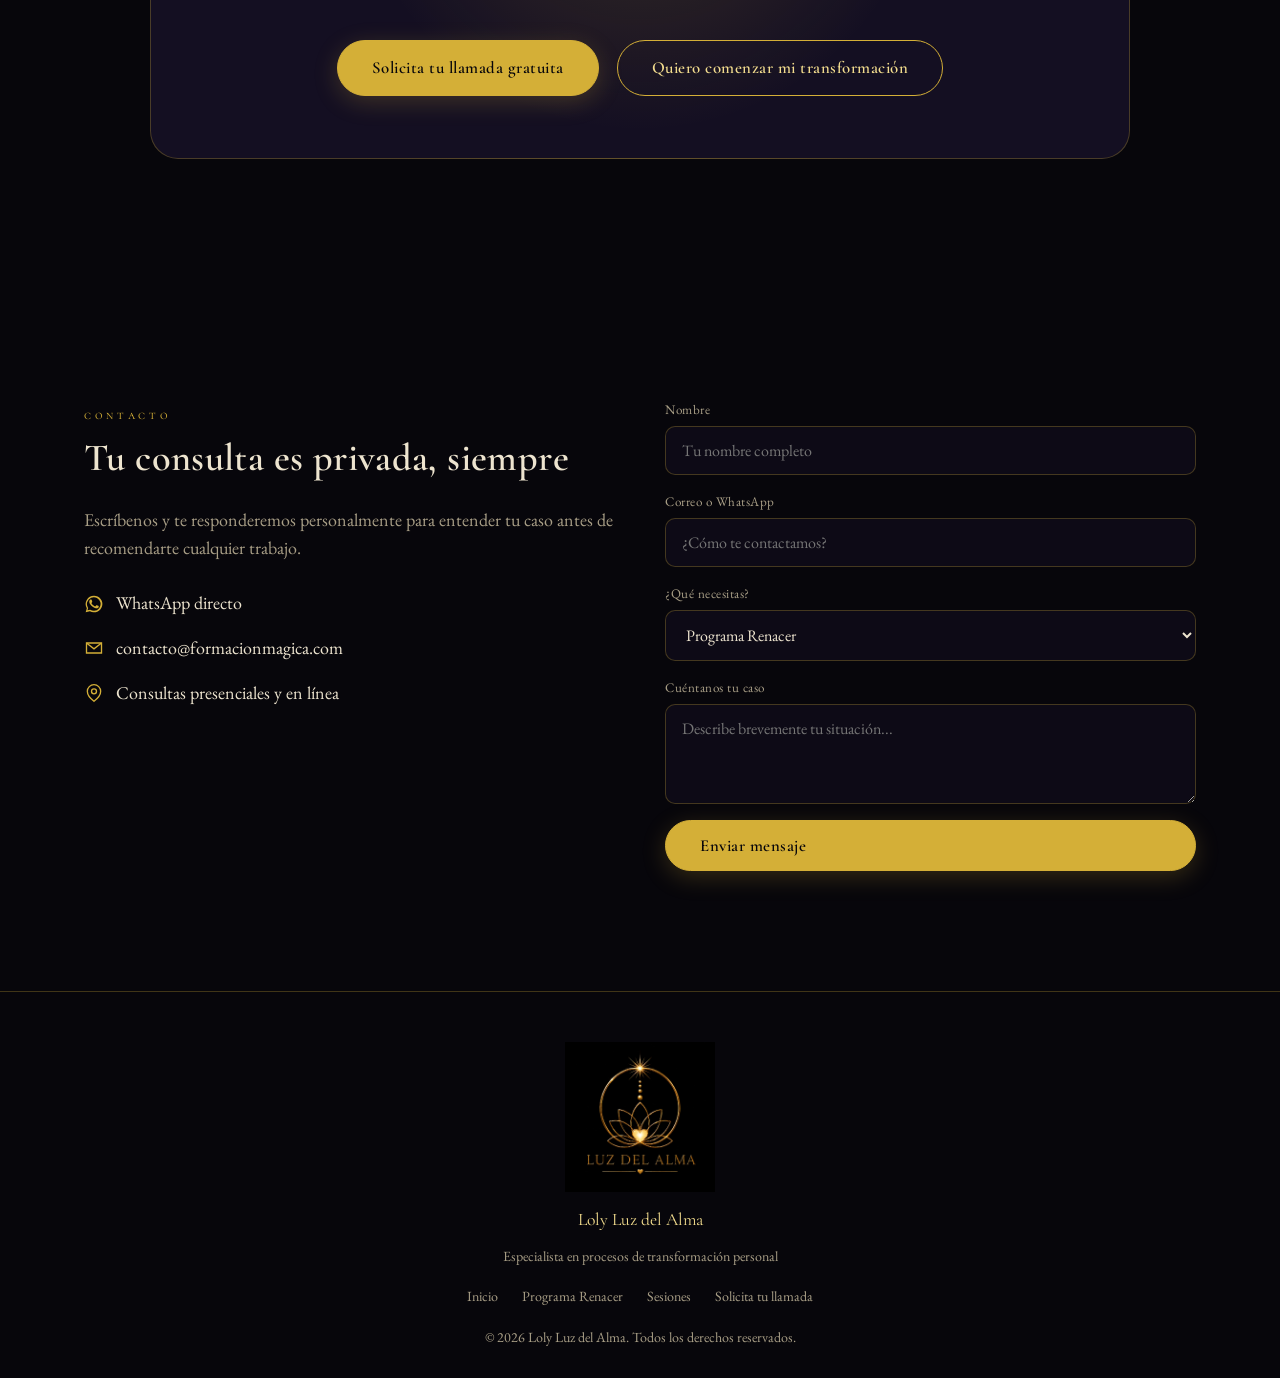
==== commit 5b9d298d: "3" ====
--- a/index.html
+++ b/index.html
@@ -1432,15 +1432,19 @@
         }
 
         /* ================= NUEVA EXPERIENCIA LOLY ================= */
-        .brand img, .hero-logo { border-radius: 0 !important; object-fit: contain !important; }
-        #servicios, #amarres, #limpias { display:none; }
-        #cursos .lobby-wrap, #curso-desbloqueado { display:none; }
-        #testimonios .testi-track { display:none; }
-        .brand img { width: 154px !important; height: 62px !important; border: 0 !important; padding: 0 !important; background: none !important; box-shadow: none !important; }
+        .brand img, .hero-logo { border-radius: 50% !important; object-fit: cover !important; overflow: hidden !important; }
+        .nav-home { display: none !important; }
+        .brand img { width: 56px !important; height: 56px !important; border: 2px solid rgba(212,175,55,.55) !important; padding: 2px !important; background: linear-gradient(135deg, rgba(243,221,142,.16), rgba(79,209,224,.12)) !important; box-shadow: 0 0 0 4px rgba(212,175,55,.12) !important, 0 8px 20px rgba(0,0,0,.18) !important; }
         .brand-text { display: none; }
-        .hero-logo { width: min(240px, 58vw) !important; height: auto !important; margin: 0 auto 12px; }
+        .hero-logo { width: min(220px, 52vw) !important; height: auto !important; margin: 0 auto 12px; }
         .hero .eyebrow { color: var(--glow-blue); }
         .hero h1 { max-width: 1040px; font-size: clamp(2.25rem, 5.3vw, 4.6rem); }
+        .tab-bar { display: flex; flex-wrap: wrap; justify-content: center; gap: 12px; margin-top: 24px; }
+        .tab-link { display: inline-flex; align-items: center; justify-content: center; padding: 10px 18px; border-radius: 999px; border: 1px solid rgba(212,175,55,.24); color: var(--parchment-dim); background: rgba(255,255,255,.04); transition: all .25s ease; font-size: 0.95rem; text-transform: uppercase; letter-spacing: 0.12em; }
+        .tab-link.active, .tab-link:hover { background: rgba(212,175,55,.15); border-color: rgba(212,175,55,.45); color: var(--gold-light); }
+        .tab-link.active { box-shadow: 0 12px 24px rgba(212,175,55,.09); }
+        .tab-panel { display: none; opacity: 0; max-height: 0; overflow: hidden; transition: opacity .3s ease, max-height .35s ease; }
+        .tab-panel.active { display: block; opacity: 1; max-height: 200rem; }
         .hero p.lede { max-width: 760px; }
         .intro-copy { max-width: 760px; margin: 18px auto 0; color: var(--parchment-dim); }
         .help-grid, .renacer-includes, .service-grid, .ritual-grid { display:grid; grid-template-columns:repeat(3,1fr); gap:16px; }
@@ -1500,14 +1504,14 @@
 
         <nav>
             <div class="nav-links" style="display:flex; align-items:center; gap:28px;">
-                <a href="index.html" class="nav-link">Inicio</a>
-                <a href="#como-trabaja" class="nav-link">Cómo trabaja</a>
+                <a href="index.html" class="nav-link nav-home">Inicio</a>
+                <a href="#como-trabaja" class="nav-link nav-como-trabaja">Cómo trabaja</a>
                 <a href="#renacer" class="nav-link">Programa Renacer</a>
                 <a href="#sesiones" class="nav-link">Sesiones</a>
                 <a href="#cursos" class="nav-link">Cursos</a>
                 <a href="#sobre-loly" class="nav-link">Sobre Loly</a>
                 <a href="#testimonios" class="nav-link">Testimonios</a>
-                <a href="consulta-privada.html" class="nav-cta">Solicita tu llamada</a>
+                <a href="consulta-privada.html" class="nav-cta">Solicita tu llamada gratuita</a>
             </div>
         </nav>
 
@@ -1515,14 +1519,14 @@
     </header>
 
     <div class="mobile-drawer" id="mobileDrawer">
-        <a href="index.html">Inicio</a>
-        <a href="#como-trabaja">Cómo trabaja</a>
+        <a href="index.html" class="nav-home">Inicio</a>
+        <a href="#como-trabaja" class="nav-como-trabaja">Cómo trabaja</a>
         <a href="#renacer">Programa Renacer</a>
         <a href="#sesiones">Sesiones</a>
         <a href="#cursos">Cursos</a>
         <a href="#sobre-loly">Sobre Loly</a>
         <a href="#testimonios">Testimonios</a>
-        <a href="consulta-privada.html">Solicita tu llamada</a>
+        <a href="consulta-privada.html">Solicita tu llamada gratuita</a>
     </div>
 
     <!-- ================= HERO ================= -->
@@ -1541,13 +1545,20 @@
                 <a href="#renacer" class="btn btn-primary">Quiero comenzar mi transformación</a>
                 <a href="consulta-privada.html" class="btn btn-ghost">Solicita tu llamada gratuita</a>
             </div>
+            <div class="tab-bar reveal">
+                <a href="#como-trabaja" class="tab-link active">Cómo trabaja</a>
+                <a href="#renacer" class="tab-link">Programa Renacer</a>
+                <a href="#sesiones" class="tab-link">Sesiones</a>
+                <a href="#cursos" class="tab-link">Cursos</a>
+                <a href="#testimonios" class="tab-link">Testimonios</a>
+            </div>
         </div>
 
         <div class="scroll-cue"><span>Descubre más</span><span class="line"></span></div>
     </section>
 
     <!-- ================= METODOLOGÍA ================= -->
-    <section id="ayuda">
+    <section id="ayuda" class="tab-panel" data-tab="como-trabaja">
         <div class="section-head reveal">
             <span class="eyebrow">acompañamiento personalizado</span>
             <h2>¿En qué puedo ayudarte?</h2>
@@ -1559,7 +1570,7 @@
         </div>
     </section>
 
-    <section id="como-trabaja">
+    <section id="como-trabaja" class="tab-panel active" data-tab="como-trabaja">
         <div class="personal-process reveal">
             <span class="eyebrow">un proceso diseñado especialmente para ti</span>
             <h2>Cada historia merece ser escuchada en profundidad</h2>
@@ -1570,135 +1581,12 @@
         </div>
     </section>
 
-    <!-- ================= SERVICIOS ================= -->
-    <section id="servicios">
-        <div class="section-head reveal">
-            <span class="eyebrow">nuestros servicios</span>
-            <h2>Un ritual para cada nudo del destino</h2>
-            <p>Cada trabajo se diseña a la medida de tu situación, con diagnóstico previo y seguimiento personal.</p>
-            <div class="divider"></div>
-        </div>
-
-        <div class="grid-services">
-            <div class="card reveal d1">
-                <svg class="icon" viewBox="0 0 48 48" fill="none" stroke="currentColor" stroke-width="1.4">
-                    <path d="M24 40s-15-9-15-20a9 9 0 0 1 15-6 9 9 0 0 1 15 6c0 11-15 20-15 20Z" />
-                </svg>
-                <h3>Amarres de amor</h3>
-                <p>Para reencontrar, fortalecer o sanar un vínculo. Trabajo energético con enfoque de respeto a la
-                    voluntad de ambas partes.</p>
-            </div>
-            <div class="card reveal d2">
-                <svg class="icon" viewBox="0 0 48 48" fill="none" stroke="currentColor" stroke-width="1.4">
-                    <path d="M24 6v6M24 36v6M6 24h6M36 24h6M11 11l4 4M33 33l4 4M37 11l-4 4M15 33l-4 4" />
-                    <circle cx="24" cy="24" r="8" />
-                </svg>
-                <h3>Cura de mal de ojo</h3>
-                <p>Diagnóstico y limpieza para cortar el cansancio, la mala suerte repentina y las cargas ajenas.</p>
-            </div>
-            <div class="card reveal d3">
-                <svg class="icon" viewBox="0 0 48 48" fill="none" stroke="currentColor" stroke-width="1.4">
-                    <path d="M24 4c6 8 14 12 14 22a14 14 0 1 1-28 0c0-10 8-14 14-22Z" />
-                </svg>
-                <h3>Limpias energéticas</h3>
-                <p>Barridas con hierbas, humo sagrado y oración para liberar el cuerpo y el hogar de energías densas.
-                </p>
-            </div>
-            <div class="card reveal d1">
-                <svg class="icon" viewBox="0 0 48 48" fill="none" stroke="currentColor" stroke-width="1.4">
-                    <rect x="10" y="6" width="28" height="36" rx="3" />
-                    <path d="M17 16h14M17 24h14M17 32h8" />
-                </svg>
-                <h3>Lectura de tarot</h3>
-                <p>Orientación clara sobre amor, trabajo y decisiones importantes, con lectura honesta y sin adornos.
-                </p>
-            </div>
-            <div class="card reveal d2">
-                <svg class="icon" viewBox="0 0 48 48" fill="none" stroke="currentColor" stroke-width="1.4">
-                    <path d="M24 4v40M8 14h32M12 24h24M16 34h16" />
-                </svg>
-                <h3>Rituales de abundancia</h3>
-                <p>Trabajos para destrabar el dinero, abrir caminos laborales y atraer prosperidad sostenida.</p>
-            </div>
-            <div class="card reveal d3">
-                <svg class="icon" viewBox="0 0 48 48" fill="none" stroke="currentColor" stroke-width="1.4">
-                    <path d="M24 4 4 14v10c0 12 8 18 20 20 12-2 20-8 20-20V14L24 4Z" />
-                </svg>
-                <h3>Protección espiritual</h3>
-                <p>Sellos y resguardos para el hogar, el negocio y la familia frente a envidias y malas intenciones.</p>
-            </div>
-        </div>
-    </section>
-
-    <!-- ================= AMARRES ================= -->
-    <section id="amarres">
-        <div class="feature">
-            <div class="feature-visual reveal">
-                <svg viewBox="0 0 200 200" fill="none" stroke="#D4AF37" stroke-width="1">
-                    <circle cx="100" cy="100" r="80" stroke-opacity="0.5" />
-                    <circle cx="100" cy="100" r="55" stroke-opacity="0.35" />
-                    <path d="M100 45 C 130 70, 130 130, 100 155 C 70 130, 70 70, 100 45 Z" stroke="#4FD1E0"
-                        stroke-opacity="0.7" />
-                    <path d="M60 100 C 85 70, 115 70, 140 100 C 115 130, 85 130, 60 100 Z" stroke-opacity="0.8" />
-                </svg>
-            </div>
-            <div class="feature-text reveal d1">
-                <span class="eyebrow">amarres de amor</span>
-                <h2>Reata lo que el tiempo y la distancia soltaron</h2>
-                <p>El amarre de amor es un trabajo energético ancestral que ayuda a reencauzar el afecto, la atención y
-                    la voluntad de una persona hacia el vínculo. Lo aplicamos con responsabilidad: siempre empezamos con
-                    una lectura para entender qué está pasando realmente entre ambos.</p>
-                <ul>
-                    <li><span class="bullet">✦</span> Diagnóstico energético de la pareja antes de iniciar cualquier
-                        trabajo</li>
-                    <li><span class="bullet">✦</span> Materiales naturales: velas, hierbas, imanes, hilos rituales</li>
-                    <li><span class="bullet">✦</span> Seguimiento durante todo el proceso, no es un trabajo de "una sola
-                        vez"</li>
-                    <li><span class="bullet">✦</span> Total discreción: nadie fuera de la consulta sabrá de tu proceso
-                    </li>
-                </ul>
-                <div class="hero-ctas" style="justify-content:flex-start; margin-top:30px;">
-                    <a href="consulta-privada.html" class="btn btn-primary">Quiero mi diagnóstico</a>
-                </div>
-            </div>
-        </div>
-    </section>
-
-    <!-- ================= LIMPIAS / MAL DE OJO ================= -->
-    <section id="limpias">
-        <div class="feature reverse">
-            <div class="feature-visual reveal">
-                <svg viewBox="0 0 200 200" fill="none" stroke="#D4AF37" stroke-width="1">
-                    <path d="M100 30c22 30 52 44 52 82a52 52 0 1 1-104 0c0-38 30-52 52-82Z" stroke-opacity="0.6" />
-                    <circle cx="100" cy="118" r="20" stroke="#4FD1E0" stroke-opacity="0.8" />
-                </svg>
-            </div>
-            <div class="feature-text reveal d1">
-                <span class="eyebrow">limpias & cura de mal de ojo</span>
-                <h2>Cuando el cansancio no tiene explicación médica</h2>
-                <p>Cansancio repentino, mala suerte en cadena, llanto sin causa en los niños, negocios que no avanzan:
-                    son señales clásicas de mal de ojo o cargas energéticas. Trabajamos la limpieza en un proceso claro
-                    y ordenado.</p>
-                <div class="ritual-steps">
-                    <div class="ritual-step"><b>Primer encuentro</b><span>Escuchamos tu caso y hacemos un diagnóstico
-                            energético inicial, sin compromiso.</span></div>
-                    <div class="ritual-step"><b>Ritual de limpieza</b><span>Barrida con huevo, hierbas sagradas y humo,
-                            adaptada a tu situación particular.</span></div>
-                    <div class="ritual-step"><b>Sellado y protección</b><span>Colocamos un resguardo para que la carga
-                            no regrese en los próximos días.</span></div>
-                    <div class="ritual-step"><b>Seguimiento</b><span>Revisamos contigo cómo evoluciona tu energía
-                            durante las semanas siguientes.</span></div>
-                </div>
-            </div>
-        </div>
-    </section>
-
-    <section id="renacer">
+    <section id="renacer" class="tab-panel" data-tab="renacer">
         <div class="section-head reveal"><span class="eyebrow">acompañamiento premium</span><h2>Programa Renacer</h2><p>Transformación Integral en 90 Días</p><div class="divider"></div></div>
         <div class="renacer reveal"><div class="renacer-top"><div><h3>Un proceso de acompañamiento personalizado para transformar vidas desde la raíz.</h3><p>Durante tres meses trabajamos con presencia, continuidad y una ruta adaptada a tu historia para comprender y transformar los patrones que hoy limitan tu bienestar.</p></div><div class="price-tag"><span>Inversión</span><b>USD 1.500</b><span>Online o presencial según disponibilidad</span></div></div><div class="renacer-includes"><div>90 días de acompañamiento personalizado</div><div>12 sesiones individuales de 2 horas</div><div>Soporte y seguimiento por WhatsApp entre sesiones</div><div>Material de apoyo en PDF</div><div>Ejercicios prácticos</div><div>Plan de trabajo adaptado</div><div>Seguimiento continuo de tu evolución</div></div><a href="consulta-privada.html" class="btn btn-primary">Solicita tu llamada gratuita</a></div>
     </section>
 
-    <section id="sesiones">
+    <section id="sesiones" class="tab-panel" data-tab="sesiones">
         <div class="section-head reveal"><span class="eyebrow">sesiones personalizadas</span><h2>Un espacio para ir a la raíz</h2><p>Procesos individuales realizados con respeto por tu historia, tus tiempos y tus creencias.</p><div class="divider"></div></div>
         <div class="service-grid reveal"><article class="service-card"><h3>Regresión Terapéutica Integrativa</h3><p class="service-meta">1 h 45 min – 2 h · Online — Google Meet</p><p>Un encuentro orientado a comprender el origen emocional de los bloqueos, transformar patrones inconscientes e integrar nuevos recursos para tu proceso personal.</p><p class="service-price">USD 150</p></article><article class="service-card"><h3>Regresión Espiritual y Transpersonal</h3><p class="service-meta">1 h 45 min – 3 h · Online — Google Meet</p><p>Integra una dimensión espiritual dentro del proceso cuando la persona lo desea, respetando profundamente sus creencias y su propia experiencia.</p><p class="service-price">USD 197</p></article></div>
     </section>
@@ -1709,7 +1597,7 @@
     </section>
 
     <!-- ================= TESTIMONIOS ================= -->
-    <section id="testimonios">
+    <section id="testimonios" class="tab-panel" data-tab="testimonios">
         <div class="section-head reveal">
             <span class="eyebrow">testimonios</span>
             <h2>Experiencias compartidas con autenticidad</h2>
@@ -1747,7 +1635,7 @@
     </section>
 
     <!-- ================= CURSOS / LOBBY ================= -->
-    <section id="cursos">
+    <section id="cursos" class="tab-panel" data-tab="cursos">
         <div class="section-head reveal">
             <span class="eyebrow">Aprenderlo por tu cuenta</span>
             <h2>También puedes aprender a tu ritmo</h2>
@@ -1958,13 +1846,69 @@
         burger.addEventListener('click', () => drawer.classList.toggle('open'));
         drawer.querySelectorAll('a').forEach(a => a.addEventListener('click', () => drawer.classList.remove('open')));
 
-        // ---------- Active nav link on scroll ----------
+        const homeLinks = document.querySelectorAll('.nav-home');
+        const hashNavLinks = document.querySelectorAll('.nav-link[href^="#"], #mobileDrawer a[href^="#"]');
+        const tabLinks = document.querySelectorAll('.tab-link');
+        const tabPanels = document.querySelectorAll('.tab-panel');
+        const revealHomeLink = () => homeLinks.forEach(link => link.style.setProperty('display', 'inline-flex', 'important'));
+        const hideInactivePanels = () => tabPanels.forEach(panel => panel.classList.remove('active'));
+        const setActiveTab = (hash) => {
+            if (!hash) hash = '#como-trabaja';
+            const tabKey = hash.replace('#', '');
+            hideInactivePanels();
+            tabPanels.forEach(panel => {
+                if (panel.id === tabKey || panel.dataset.tab === tabKey) {
+                    panel.classList.add('active');
+                }
+            });
+            tabLinks.forEach(link => link.classList.toggle('active', link.getAttribute('href') === hash));
+            hashNavLinks.forEach(link => link.classList.toggle('active', link.getAttribute('href') === hash));
+        };
+        const shouldRevealHome = () => window.location.hash === '#como-trabaja';
+        const scrollToHash = (hash) => {
+            const target = document.querySelector(hash);
+            if (target) {
+                target.scrollIntoView({ behavior: 'smooth', block: 'start' });
+            }
+        };
+        const handleTabClick = (targetHash) => {
+            if (targetHash === '#como-trabaja') revealHomeLink();
+            setActiveTab(targetHash);
+            history.replaceState(null, '', targetHash);
+            scrollToHash(targetHash);
+        };
+        tabLinks.forEach(link => {
+            link.addEventListener('click', (event) => {
+                event.preventDefault();
+                handleTabClick(link.getAttribute('href'));
+            });
+        });
+        hashNavLinks.forEach(link => {
+            link.addEventListener('click', (event) => {
+                const targetHash = link.getAttribute('href');
+                const panel = document.querySelector('.tab-panel' + targetHash);
+                if (panel) {
+                    event.preventDefault();
+                    handleTabClick(targetHash);
+                }
+            });
+        });
+        window.addEventListener('hashchange', () => {
+            if (shouldRevealHome()) revealHomeLink();
+            setActiveTab(window.location.hash || '#como-trabaja');
+        });
+        if (shouldRevealHome()) revealHomeLink();
+        setActiveTab(window.location.hash || '#como-trabaja');
+
+        // ---------- Active nav and tab link on scroll ----------
         const sections = document.querySelectorAll('section[id]');
         const navLinks = document.querySelectorAll('.nav-link');
         const navObserver = new IntersectionObserver((entries) => {
             entries.forEach(entry => {
                 if (entry.isIntersecting) {
-                    navLinks.forEach(l => l.classList.toggle('active', l.getAttribute('href') === '#' + entry.target.id));
+                    const activeHash = '#' + (entry.target.dataset.tab || entry.target.id);
+                    navLinks.forEach(link => link.classList.toggle('active', link.getAttribute('href') === activeHash));
+                    tabLinks.forEach(link => link.classList.toggle('active', link.getAttribute('href') === activeHash));
                 }
             });
         }, { rootMargin: '-45% 0px -50% 0px' });
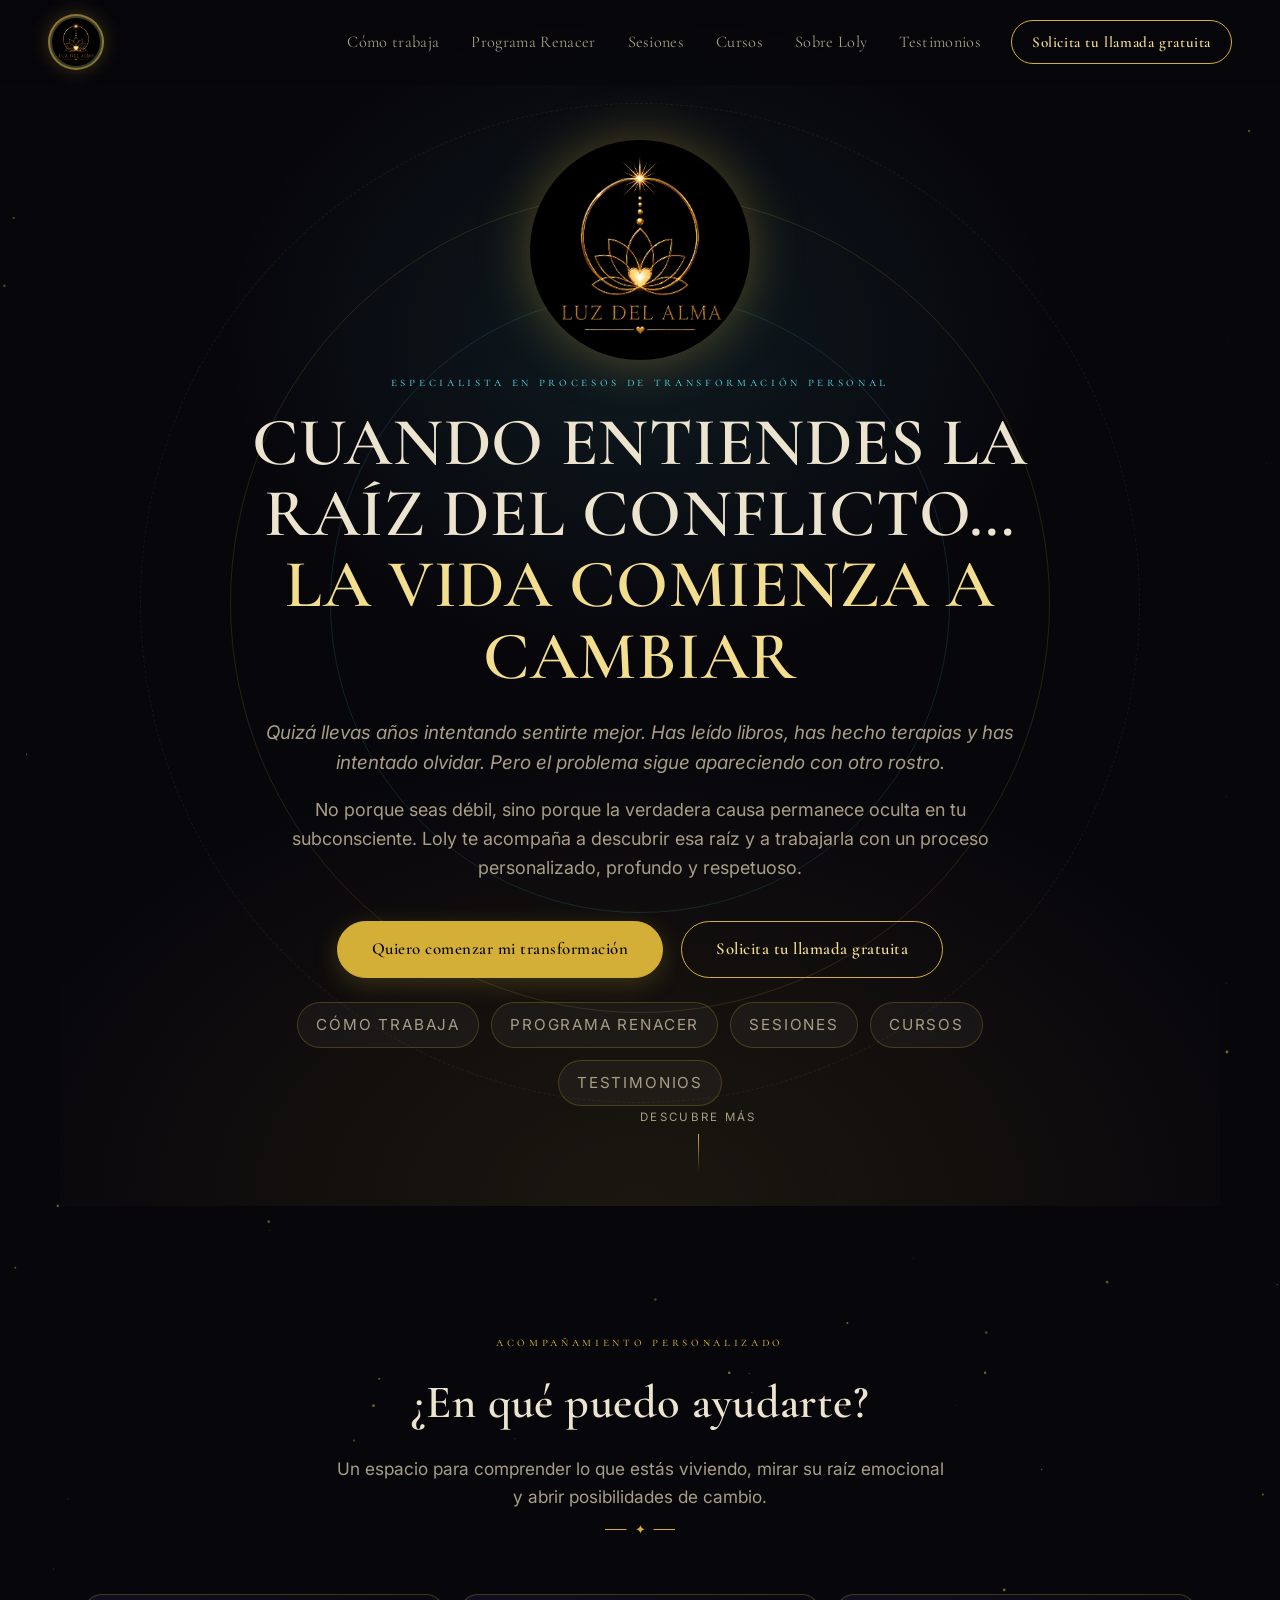
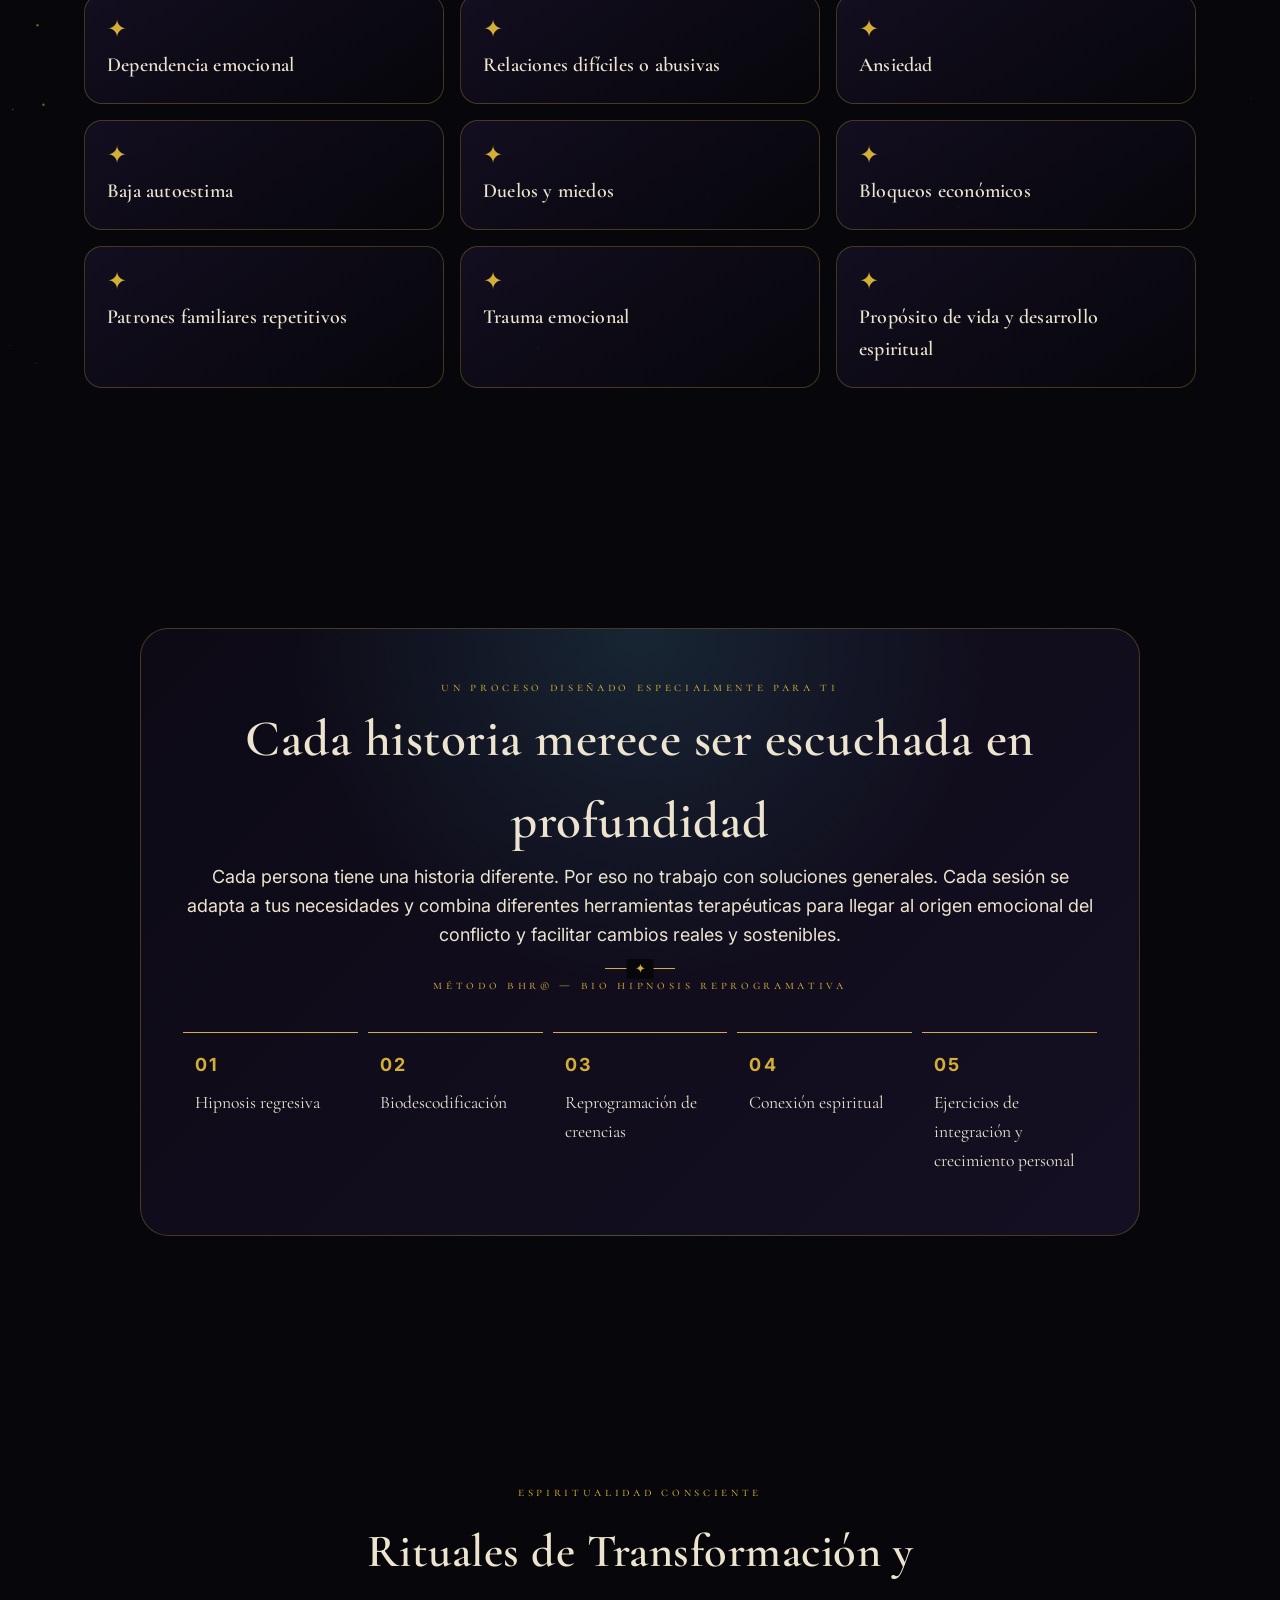
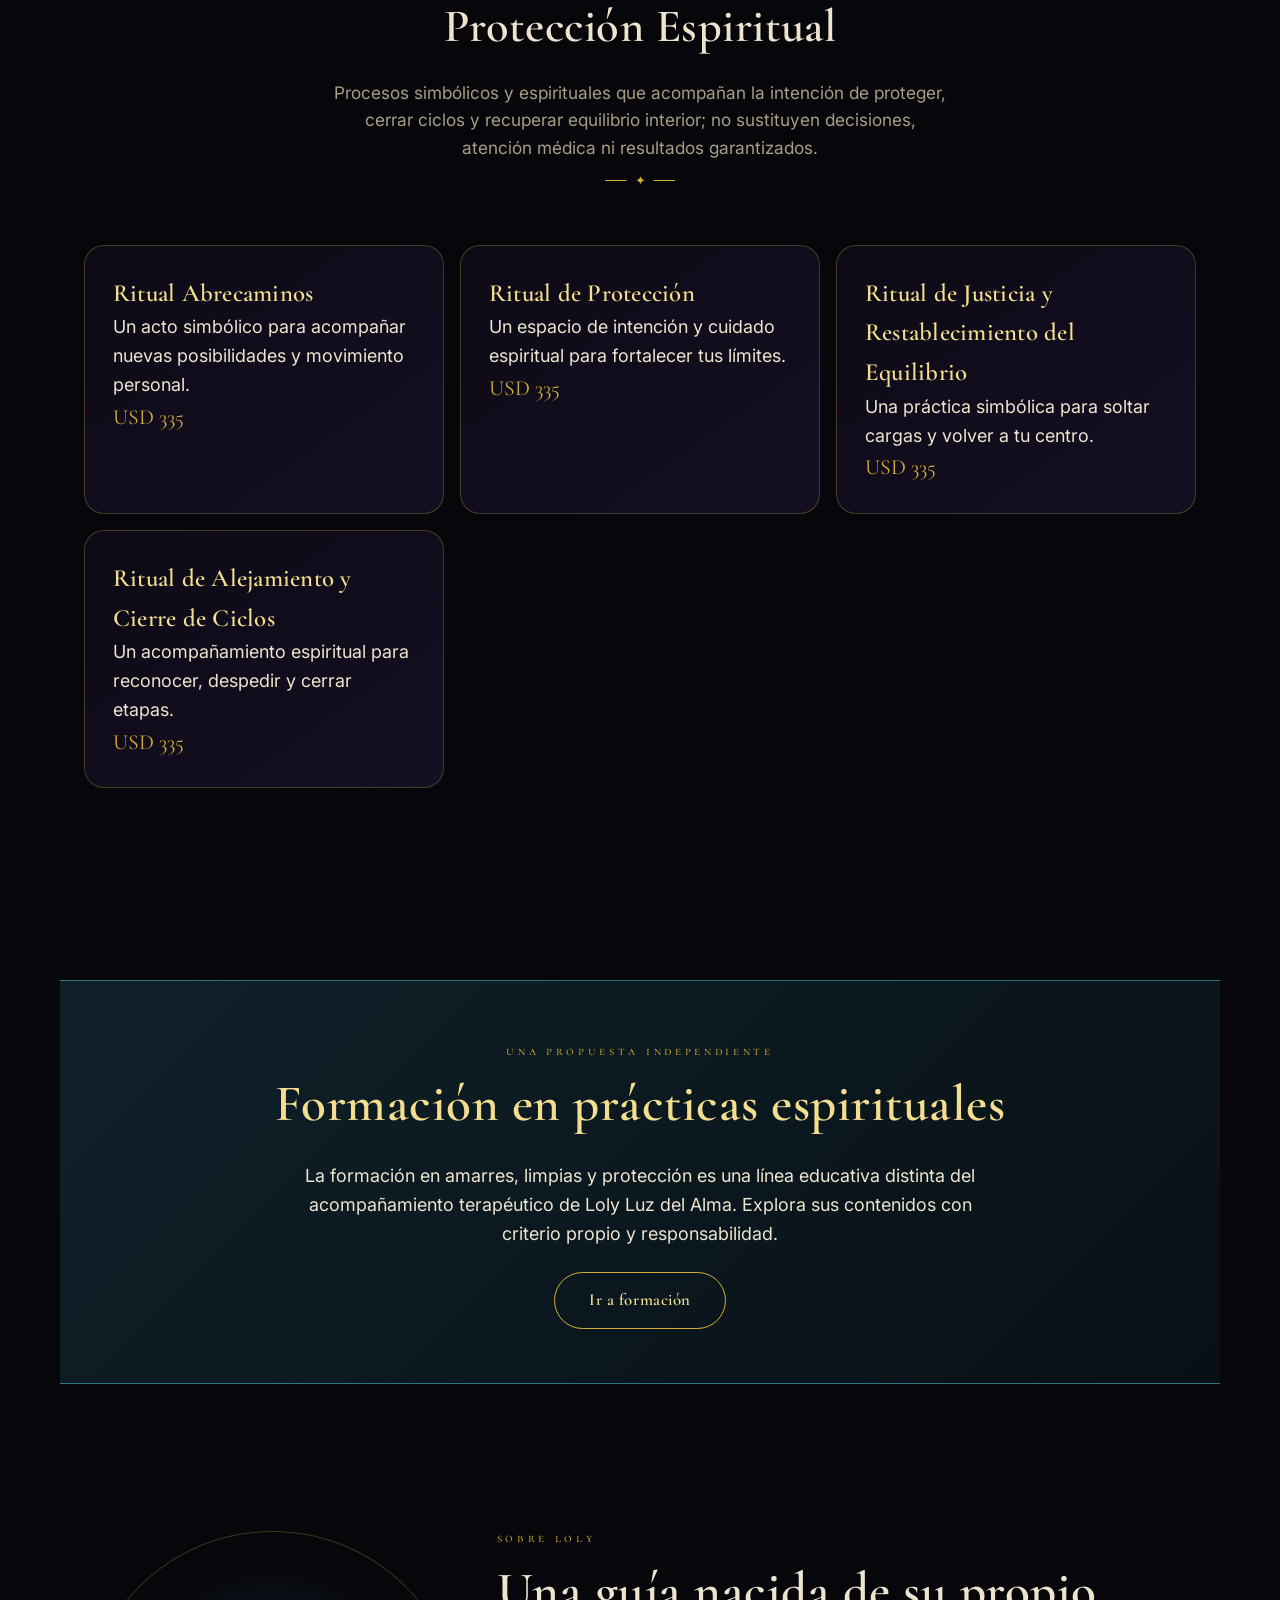
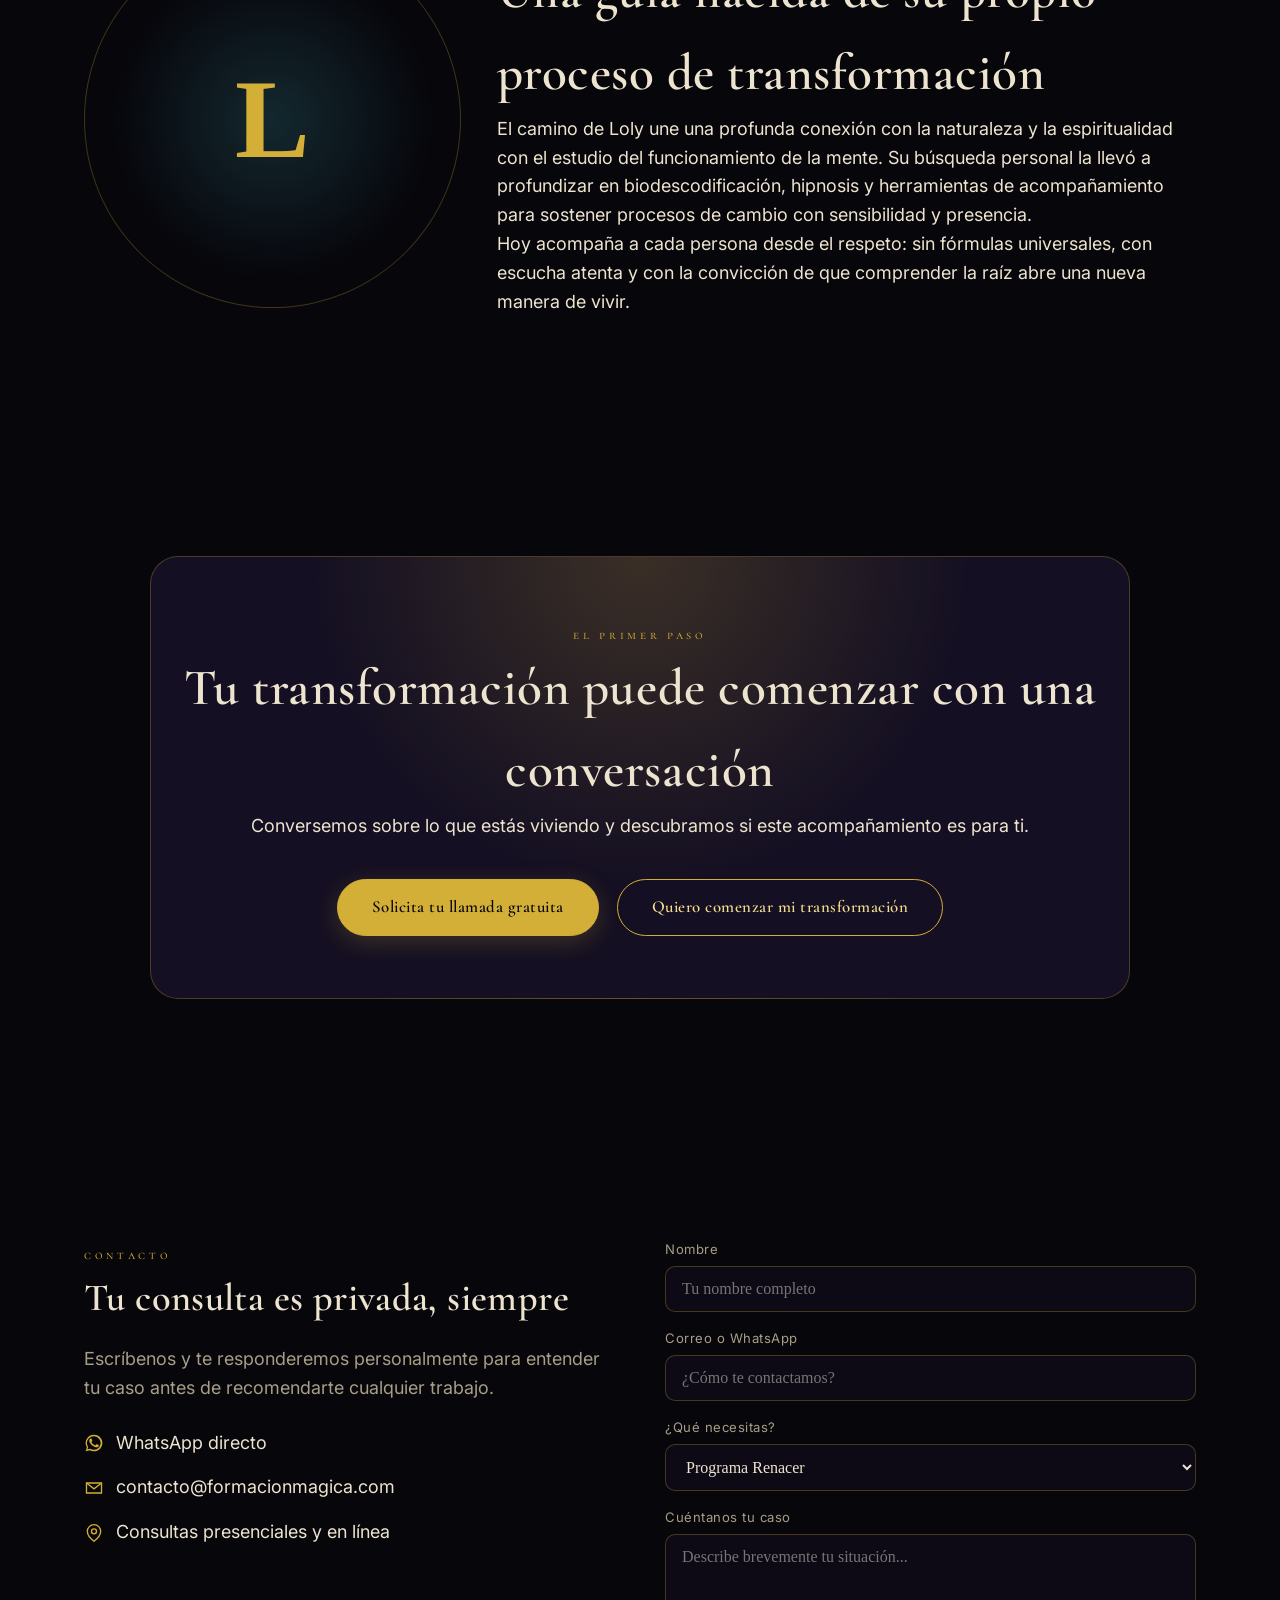
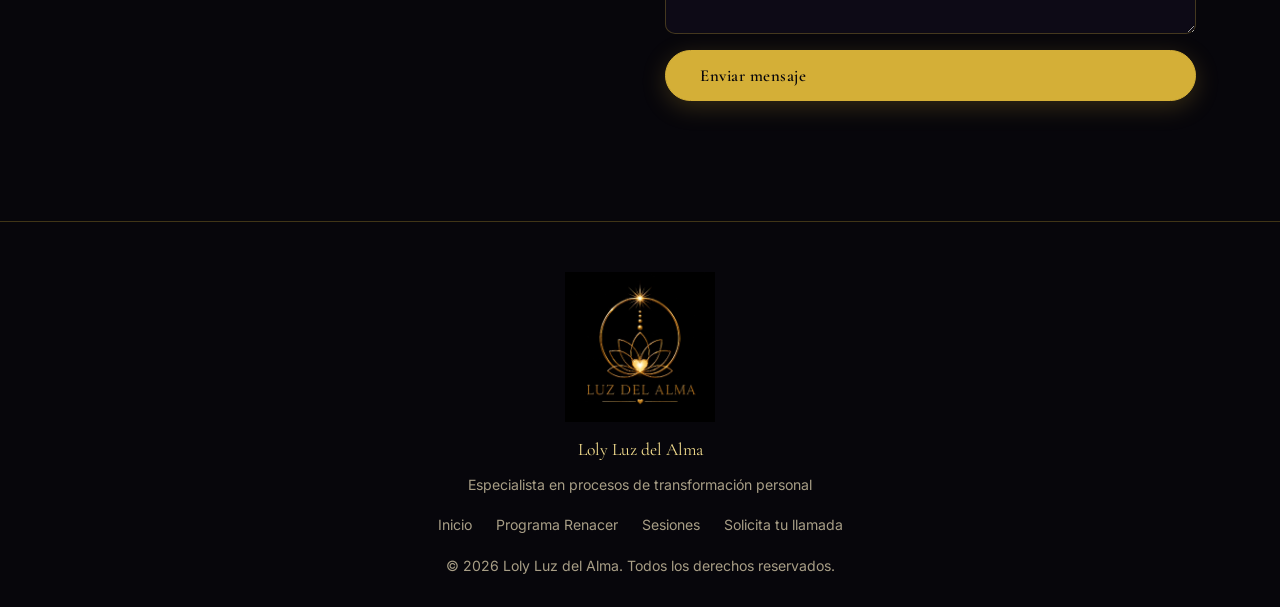
==== commit 9d2d7d48: "4" ====
--- a/index.html
+++ b/index.html
@@ -7,9 +7,18 @@
     <title>Loly Luz del Alma — Transformación personal</title>
     <meta name="description"
         content="Loly Luz del Alma: acompañamiento personalizado para comprender bloqueos emocionales, transformar patrones y desarrollar una vida más consciente.">
+    <meta property="og:title" content="Loly Luz del Alma — Transformación personal">
+    <meta property="og:description" content="Acompañamiento personalizado para comprender bloqueos emocionales y transformar patrones.">
+    <meta property="og:image" content="https://formacion-magica.vercel.app/assets/logo-luzdelalma.webp">
+    <meta property="og:url" content="https://formacion-magica.vercel.app/">
+    <meta property="og:type" content="website">
+    <meta name="twitter:card" content="summary_large_image">
+    <meta name="twitter:title" content="Loly Luz del Alma — Transformación personal">
+    <meta name="twitter:description" content="Acompañamiento personalizado para comprender bloqueos emocionales y transformar patrones.">
+    <meta name="twitter:image" content="https://formacion-magica.vercel.app/assets/logo-luzdelalma.webp">
     <link rel="preconnect" href="https://fonts.googleapis.com">
     <link
-        href="https://fonts.googleapis.com/css2?family=Cinzel+Decorative:wght@700;900&family=Cormorant+Garamond:ital,wght@0,400;0,500;0,600;0,700;1,500&family=EB+Garamond:ital,wght@0,400;0,500;1,400&display=swap"
+        href="https://fonts.googleapis.com/css2?family=Cormorant+Garamond:ital,wght@0,500;0,600;0,700;1,600&family=Inter:wght@400;500;600;700&display=swap"
         rel="stylesheet">
     <style>
         :root {
@@ -24,6 +33,13 @@
             --parchment-dim: #a89e86;
             --line: rgba(212, 175, 55, 0.28);
             --shadow-gold: 0 0 40px rgba(212, 175, 55, 0.18);
+            --font-display: 'Cormorant Garamond', Georgia, serif;
+            --font-ui: 'Inter', Arial, sans-serif;
+            --text-hero: clamp(2.5rem, 6vw, 4.75rem);
+            --text-h2: clamp(2rem, 4vw, 3.25rem);
+            --text-h3: clamp(1.3rem, 2vw, 1.7rem);
+            --text-body: 1rem;
+            --text-eyebrow: .75rem;
         }
 
         * {
@@ -39,7 +55,7 @@
         body {
             background: var(--ink);
             color: var(--parchment);
-            font-family: 'EB Garamond', serif;
+            font-family: var(--font-ui);
             font-size: 18px;
             line-height: 1.6;
             overflow-x: hidden;
@@ -60,6 +76,9 @@
             letter-spacing: 0.01em;
             color: var(--parchment);
         }
+        h1 { font-size: var(--text-hero); }
+        h2 { font-size: var(--text-h2); }
+        h3 { font-size: var(--text-h3); }
 
         .display {
             font-family: 'Cinzel Decorative', serif;
@@ -81,6 +100,7 @@
             color: inherit;
             text-decoration: none;
         }
+        a:focus-visible, button:focus-visible, input:focus-visible, select:focus-visible, textarea:focus-visible { outline: 3px solid var(--glow-blue); outline-offset: 4px; }
 
         img {
             max-width: 100%;
@@ -1396,11 +1416,7 @@
         }
 
         @media (prefers-reduced-motion: reduce) {
-            * {
-                animation-duration: 0.01ms !important;
-                animation-iteration-count: 1 !important;
-                transition-duration: 0.01ms !important;
-            }
+            *, *::before, *::after { animation: none !important; transition: none !important; scroll-behavior: auto !important; }
         }
 
         /* mobile drawer */
@@ -1470,6 +1486,9 @@
         .service-meta { color:var(--glow-blue); margin:12px 0; font-size:.94rem; }
         .service-price { color:var(--gold); font-size:1.35rem; font-family:'Cormorant Garamond'; }
         .course-placeholder { border:1px dashed rgba(79,209,224,.45); border-radius:24px; padding:48px 28px; text-align:center; background:linear-gradient(135deg,rgba(20,15,34,.85),rgba(7,6,11,.72)); }
+        .brand-transition { margin:72px auto 18px; max-width:1160px; padding:54px clamp(24px,6vw,74px); position:relative; z-index:1; text-align:center; background:linear-gradient(135deg,#102029,#071015); border-block:1px solid rgba(79,209,224,.5); }
+        .brand-transition h2 { color:var(--gold-light); }
+        .brand-transition p { max-width:720px; margin:16px auto 0; color:var(--parchment); }
         .about-grid { display:grid; grid-template-columns:.7fr 1.3fr; gap:36px; align-items:center; }
         .about-mark { aspect-ratio:1; display:grid; place-items:center; border-radius:50%; border:1px solid var(--line); background:radial-gradient(circle,rgba(79,209,224,.17),transparent 62%); color:var(--gold); font:700 clamp(3rem,9vw,7rem) 'Cinzel Decorative'; }
         .final-cta { text-align:center; max-width:980px; margin:0 auto; padding:62px 30px; border-radius:28px; background:radial-gradient(circle at 50% 0,rgba(212,175,55,.2),transparent 50%),var(--void-2); border:1px solid var(--line); }
@@ -1633,6 +1652,8 @@
             </div>
         </div>
     </section>
+
+    <section class="brand-transition" aria-labelledby="formacion-title"><span class="eyebrow">una propuesta independiente</span><h2 id="formacion-title">Formación en prácticas espirituales</h2><p>La formación en amarres, limpias y protección es una línea educativa distinta del acompañamiento terapéutico de Loly Luz del Alma. Explora sus contenidos con criterio propio y responsabilidad.</p><a href="cursos.html" class="btn btn-ghost" style="margin-top:24px;">Ir a formación</a></section>
 
     <!-- ================= CURSOS / LOBBY ================= -->
     <section id="cursos" class="tab-panel" data-tab="cursos">
@@ -1736,7 +1757,7 @@
                 <p>Escríbenos y te responderemos personalmente para entender tu caso antes de recomendarte cualquier
                     trabajo.</p>
                 <div class="contact-links">
-                    <a href="mailto:contacto@formacionmagica.com"><svg viewBox="0 0 24 24" fill="currentColor">
+                    <a href="https://wa.me/52NUMERO?text=Hola%2C%20quiero%20m%C3%A1s%20informaci%C3%B3n%20sobre%20los%20servicios%20de%20Loly%20Luz%20del%20Alma." data-whatsapp-number="PENDIENTE" aria-label="WhatsApp directo: requiere configurar el número"><svg aria-hidden="true" viewBox="0 0 24 24" fill="currentColor">
                             <path
                                 d="M17.5 14.4c-.3-.1-1.7-.8-2-.9-.3-.1-.5-.1-.7.1-.2.3-.8.9-1 1.1-.2.2-.4.2-.6.1-.3-.1-1.3-.5-2.5-1.5-.9-.8-1.5-1.8-1.7-2.1-.2-.3 0-.5.1-.6.1-.1.3-.4.4-.5.1-.2.2-.3.3-.5.1-.2 0-.4 0-.5C10 9 9.4 7.6 9.1 7c-.2-.5-.4-.5-.6-.5h-.5c-.2 0-.5.1-.7.3-.3.3-1 1-1 2.4s1 2.8 1.2 3c.1.2 2 3 4.8 4.3.7.3 1.2.5 1.6.6.7.2 1.3.2 1.8.1.5-.1 1.7-.7 1.9-1.3.2-.6.2-1.1.2-1.2-.1-.1-.3-.2-.6-.4Z" />
                             <path
@@ -1785,42 +1806,20 @@
         <p>© 2026 Loly Luz del Alma. Todos los derechos reservados.</p>
     </footer>
 
-    <!-- ================= MODAL DE PAGO ================= -->
+    <!-- ================= LISTA DE ESPERA ================= -->
     <div class="modal-backdrop" id="payModal">
         <div class="modal">
-            <span class="modal-close" id="closePay">✕</span>
+            <button class="modal-close" id="closePay" type="button" aria-label="Cerrar">×</button>
 
             <div id="payFormState">
-                <h3>Adquirir acceso</h3>
-                <p class="sub">Formación en Amarres, Limpias y Protección — $1,490 MXN</p>
-                <form id="fakePayForm">
-                    <div class="field"><label>Nombre en la tarjeta</label><input type="text" required
-                            placeholder="Nombre completo"></div>
-                    <div class="field"><label>Número de tarjeta</label><input type="text" required
-                            placeholder="0000 0000 0000 0000" maxlength="19"></div>
-                    <div class="row2">
-                        <div class="field"><label>Vencimiento</label><input type="text" required placeholder="MM/AA"
-                                maxlength="5"></div>
-                        <div class="field"><label>CVC</label><input type="text" required placeholder="123"
-                                maxlength="3"></div>
-                    </div>
-                    <button class="btn btn-primary" type="submit">Pagar $1,490 MXN</button>
-                    <small class="note">Demostración: aquí se conecta tu pasarela real (Stripe / PayPal). El acceso solo
-                        debe desbloquearse tras confirmar el pago en tu servidor.</small>
+                <h3>Próximamente — únete a la lista de espera</h3>
+                <p class="sub">Déjanos tus datos y te avisaremos cuando la formación esté disponible.</p>
+                <form action="mailto:contacto@formacionmagica.com" method="post" enctype="text/plain">
+                    <div class="field"><label for="waitlist-name">Nombre</label><input id="waitlist-name" name="nombre" type="text" required placeholder="Tu nombre completo"></div>
+                    <div class="field"><label for="waitlist-email">Correo</label><input id="waitlist-email" name="correo" type="email" required placeholder="tu@correo.com"></div>
+                    <button class="btn btn-primary" type="submit">Unirme a la lista de espera</button>
+                    <small class="note">No solicitamos ni procesamos datos de tarjeta en este sitio.</small>
                 </form>
-            </div>
-
-            <div class="pay-state" id="payLoading">
-                <div class="spinner"></div>
-                <p>Confirmando tu pago…</p>
-            </div>
-
-            <div class="pay-state" id="paySuccess">
-                <div class="check-burst"><svg viewBox="0 0 24 24" fill="none" stroke="currentColor" stroke-width="2">
-                        <path d="M5 13l4 4L19 7" />
-                    </svg></div>
-                <h3>Acceso confirmado</h3>
-                <p class="sub" style="margin-bottom:0;">Tu curso ya apareció en el lobby, en la pestaña "Mi Curso".</p>
             </div>
         </div>
     </div>
@@ -1831,7 +1830,7 @@
             setTimeout(() => {
                 document.getElementById('preloader').classList.add('hidden');
                 document.getElementById('siteHeader').classList.add('show');
-            }, 2600);
+            }, 0);
         });
 
         // ---------- Header scroll state ----------
@@ -1959,59 +1958,20 @@
         initStars(); drawStars();
         window.addEventListener('resize', initStars);
 
-        // ---------- Payment modal (SIMULATED — no real processing) ----------
+        // ---------- Waitlist modal ----------
         const payModal = document.getElementById('payModal');
         const openPay = document.getElementById('openPay');
         const closePay = document.getElementById('closePay');
-        const payFormState = document.getElementById('payFormState');
-        const payLoading = document.getElementById('payLoading');
-        const paySuccess = document.getElementById('paySuccess');
-        const fakePayForm = document.getElementById('fakePayForm');
-        const courseTab = document.getElementById('courseTab');
-        const lockedCard = document.getElementById('lockedCard');
-        const cursoDesbloqueado = document.getElementById('curso-desbloqueado');
 
         function openModal() {
             payModal.classList.add('open');
-            payFormState.style.display = 'block';
-            payLoading.classList.remove('active');
-            paySuccess.classList.remove('active');
         }
         function closeModal() { payModal.classList.remove('open'); }
 
-        openPay.addEventListener('click', openModal);
+        if (openPay) openPay.addEventListener('click', openModal);
         closePay.addEventListener('click', closeModal);
         payModal.addEventListener('click', (e) => { if (e.target === payModal) closeModal(); });
 
-        fakePayForm.addEventListener('submit', (e) => {
-            e.preventDefault();
-            payFormState.style.display = 'none';
-            payLoading.classList.add('active');
-
-            // Simulación de confirmación de pago.
-            // En producción: llama aquí a tu backend / Stripe / PayPal,
-            // y solo desbloquea el contenido cuando el backend confirme el pago real.
-            setTimeout(() => {
-                payLoading.classList.remove('active');
-                paySuccess.classList.add('active');
-
-                setTimeout(() => {
-                    closeModal();
-                    unlockCourse();
-                }, 1600);
-            }, 1700);
-        });
-
-        function unlockCourse() {
-            courseTab.classList.add('unlocked');
-            lockedCard.querySelector('.locked-content').style.filter = 'none';
-            lockedCard.querySelector('.lock-overlay').style.display = 'none';
-            cursoDesbloqueado.classList.add('show');
-            courseTab.addEventListener('click', () => {
-                document.getElementById('cursos').scrollIntoView({ behavior: 'smooth' });
-            });
-            setTimeout(() => cursoDesbloqueado.scrollIntoView({ behavior: 'smooth', block: 'start' }), 300);
-        }
     </script>
 </body>
 
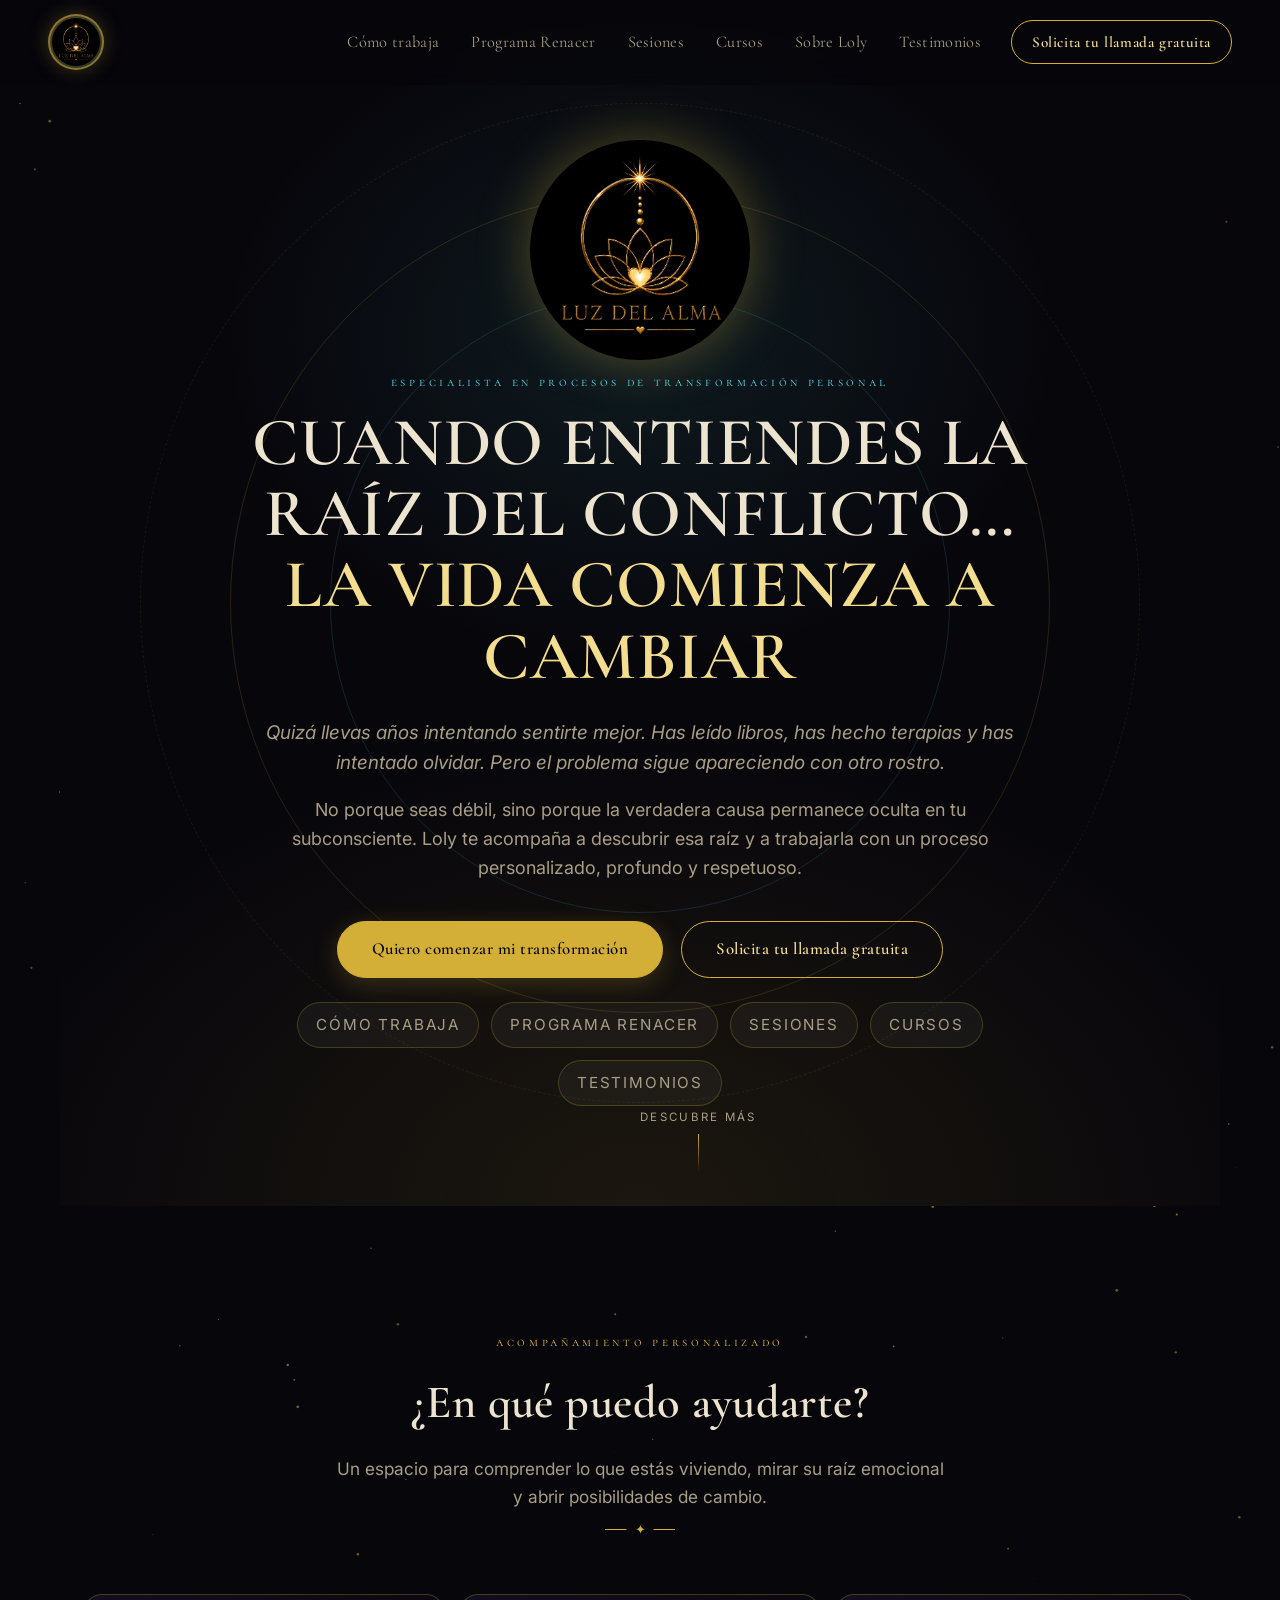
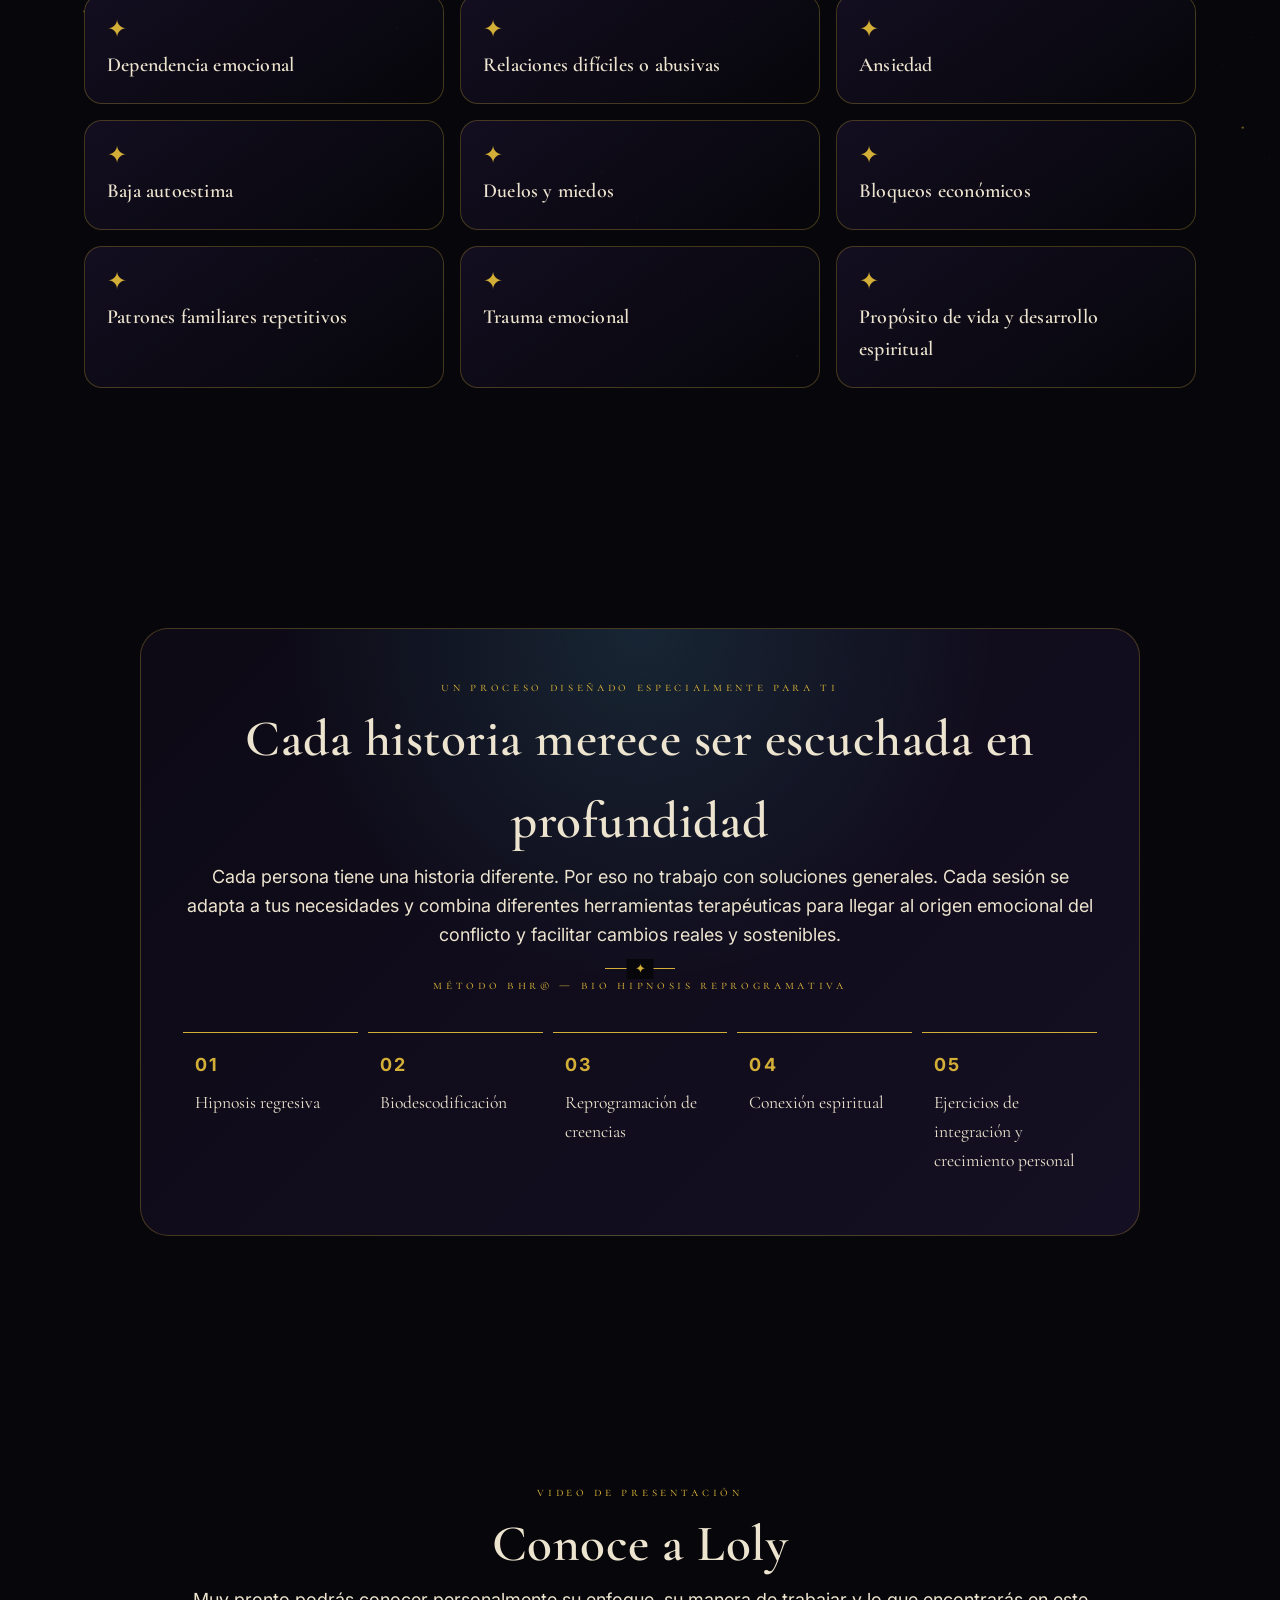
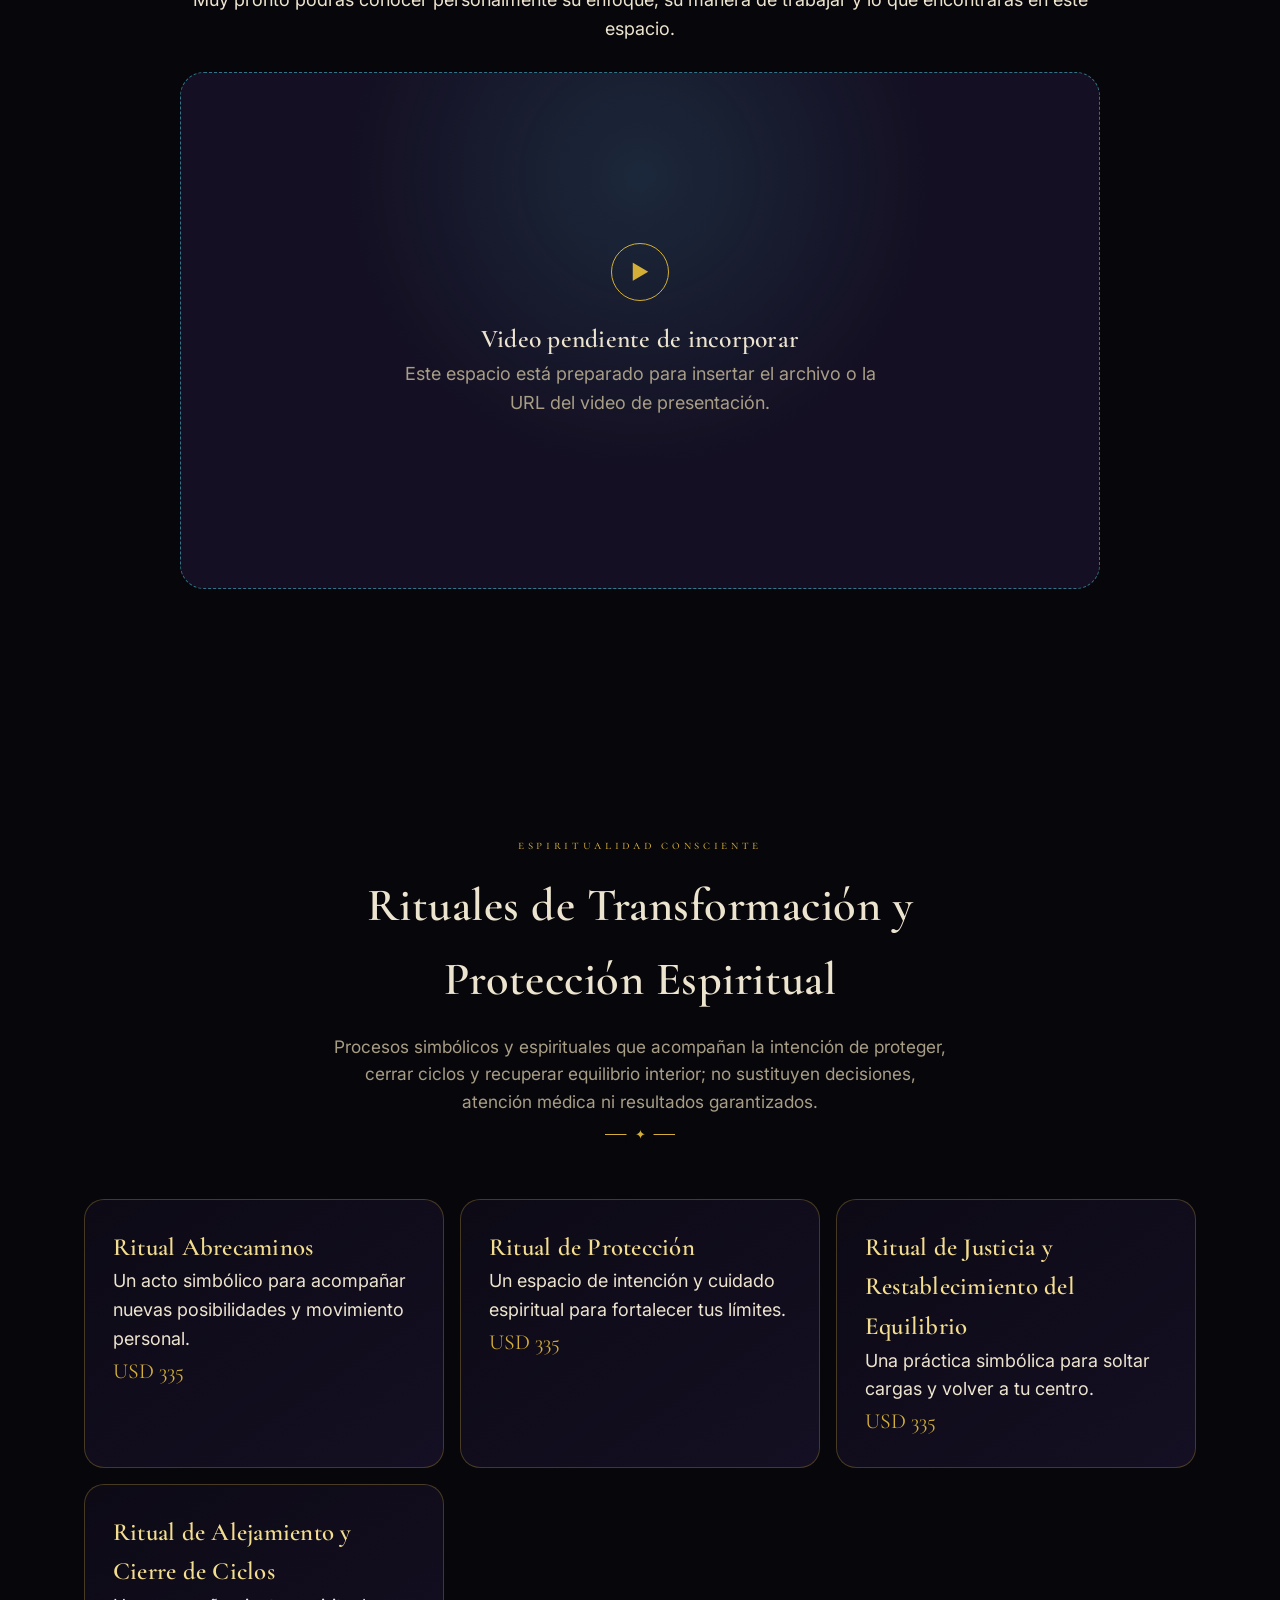
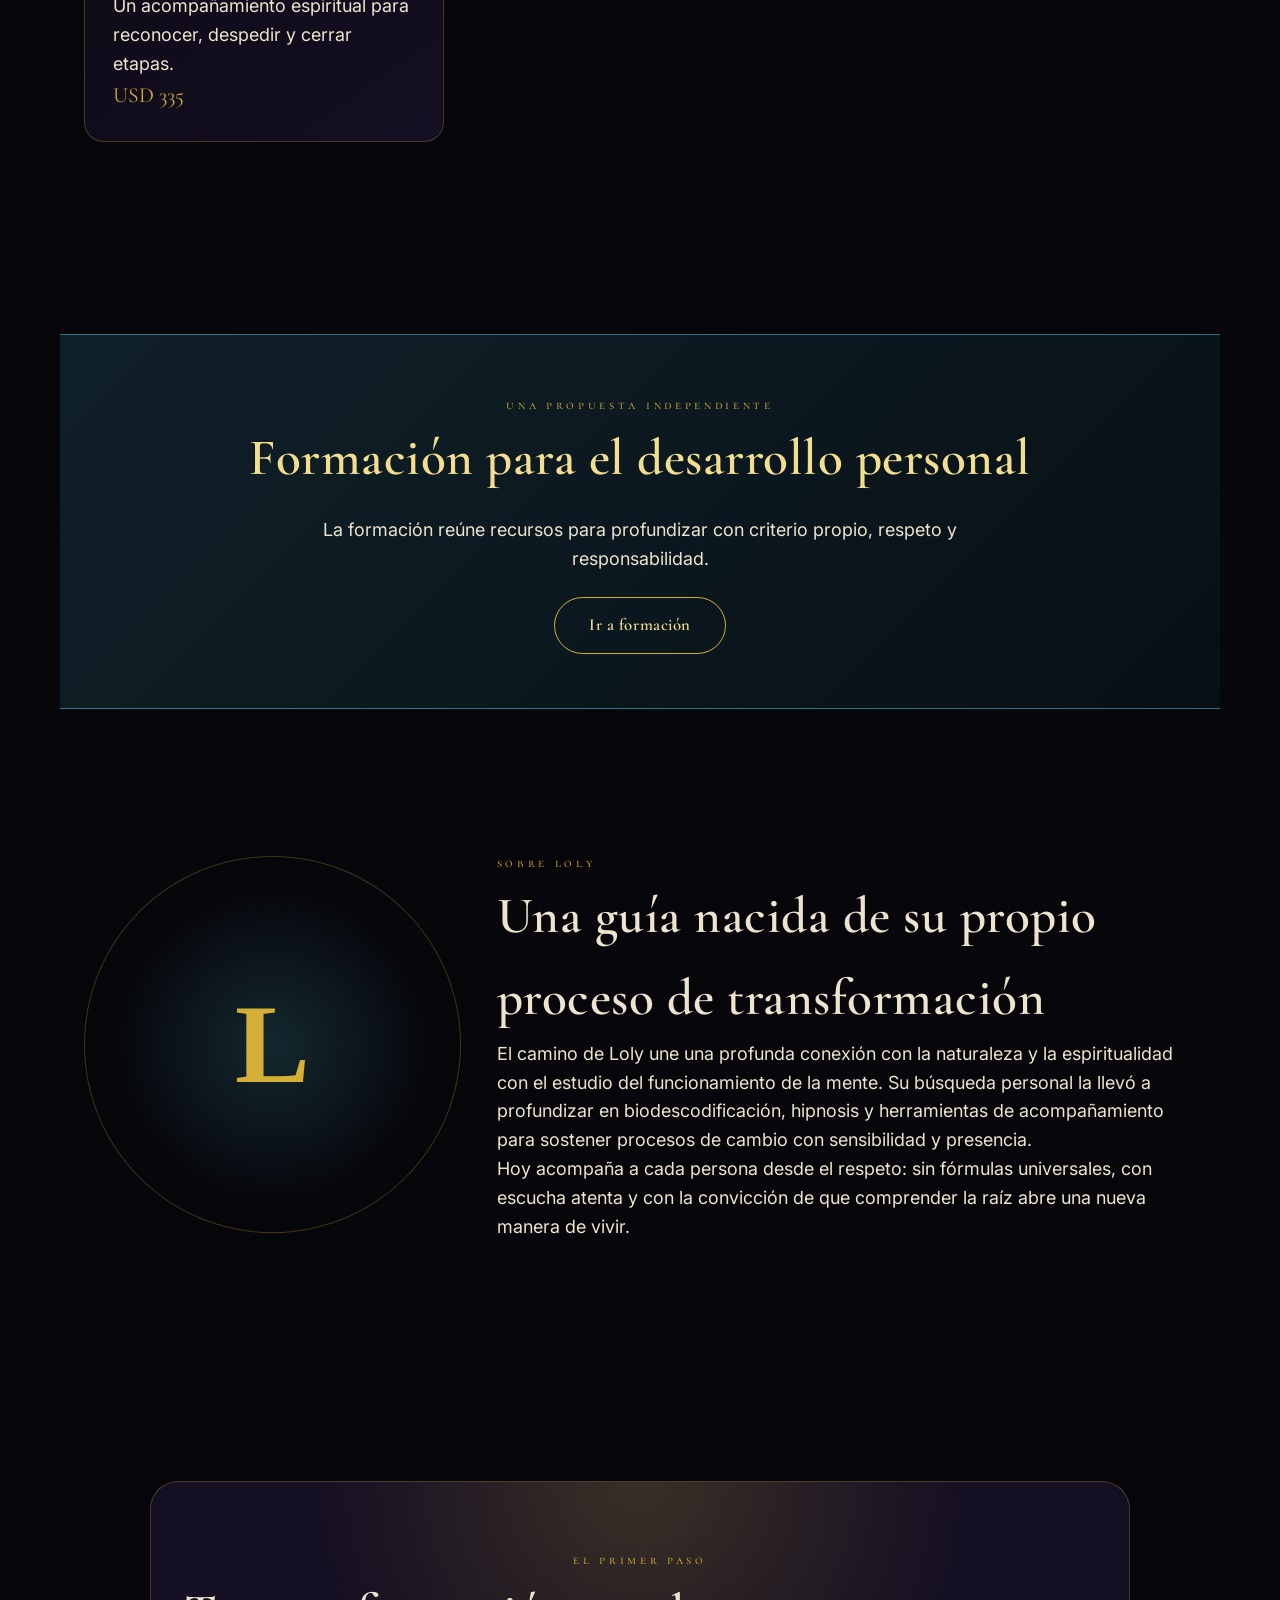
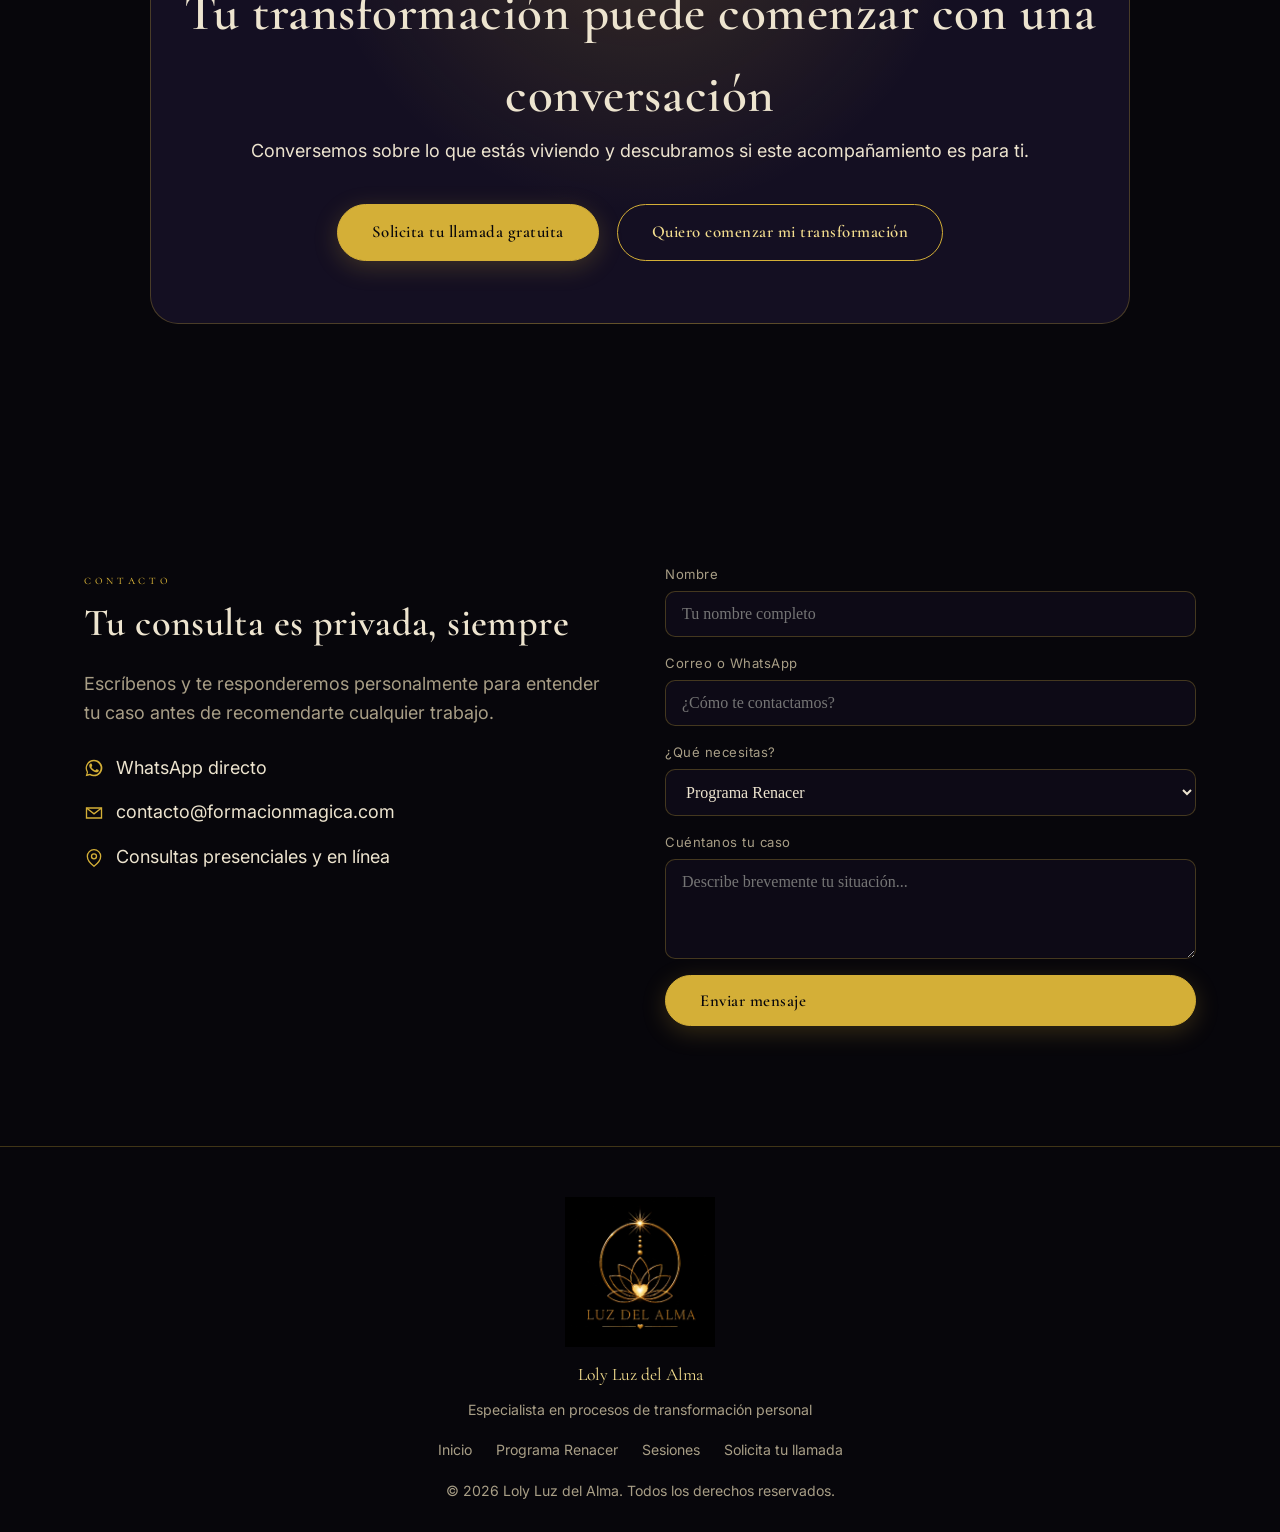
==== commit 37f7469e: "5" ====
--- a/index.html
+++ b/index.html
@@ -803,7 +803,7 @@
             font-size: 0.98rem;
         }
 
-        /* ================= FEATURE SPLIT (amarres / limpias) ================= */
+        /* ================= FEATURE SPLIT ================= */
         .feature {
             display: grid;
             grid-template-columns: 1fr 1fr;
@@ -1486,6 +1486,11 @@
         .service-meta { color:var(--glow-blue); margin:12px 0; font-size:.94rem; }
         .service-price { color:var(--gold); font-size:1.35rem; font-family:'Cormorant Garamond'; }
         .course-placeholder { border:1px dashed rgba(79,209,224,.45); border-radius:24px; padding:48px 28px; text-align:center; background:linear-gradient(135deg,rgba(20,15,34,.85),rgba(7,6,11,.72)); }
+        .presentation-video { max-width:920px; margin:0 auto; text-align:center; }
+        .video-placeholder { aspect-ratio:16/9; margin-top:28px; display:grid; place-items:center; padding:28px; border:1px dashed rgba(79,209,224,.52); border-radius:24px; background:radial-gradient(circle at 50% 20%,rgba(79,209,224,.13),transparent 48%),var(--void-2); }
+        .video-placeholder-inner { max-width:480px; }
+        .video-placeholder .play-mark { display:grid; place-items:center; width:58px; height:58px; margin:0 auto 18px; border:1px solid var(--gold); border-radius:50%; color:var(--gold); font-size:1.25rem; }
+        .video-placeholder p { color:var(--parchment-dim); }
         .brand-transition { margin:72px auto 18px; max-width:1160px; padding:54px clamp(24px,6vw,74px); position:relative; z-index:1; text-align:center; background:linear-gradient(135deg,#102029,#071015); border-block:1px solid rgba(79,209,224,.5); }
         .brand-transition h2 { color:var(--gold-light); }
         .brand-transition p { max-width:720px; margin:16px auto 0; color:var(--parchment); }
@@ -1598,6 +1603,10 @@
             <span class="eyebrow">Método BHR® — Bio hipnosis Reprogramativa</span>
             <div class="method-path"><div class="method-step"><b>01</b><span>Hipnosis regresiva</span></div><div class="method-step"><b>02</b><span>Biodescodificación</span></div><div class="method-step"><b>03</b><span>Reprogramación de creencias</span></div><div class="method-step"><b>04</b><span>Conexión espiritual</span></div><div class="method-step"><b>05</b><span>Ejercicios de integración y crecimiento personal</span></div></div>
         </div>
+    </section>
+
+    <section id="video-presentacion">
+        <div class="presentation-video reveal"><span class="eyebrow">video de presentación</span><h2>Conoce a Loly</h2><p>Muy pronto podrás conocer personalmente su enfoque, su manera de trabajar y lo que encontrarás en este espacio.</p><div class="video-placeholder" data-video-source="PENDIENTE"><div class="video-placeholder-inner"><div class="play-mark" aria-hidden="true">▶</div><h3>Video pendiente de incorporar</h3><p>Este espacio está preparado para insertar el archivo o la URL del video de presentación.</p></div></div></div>
     </section>
 
     <section id="renacer" class="tab-panel" data-tab="renacer">
@@ -1653,7 +1662,7 @@
         </div>
     </section>
 
-    <section class="brand-transition" aria-labelledby="formacion-title"><span class="eyebrow">una propuesta independiente</span><h2 id="formacion-title">Formación en prácticas espirituales</h2><p>La formación en amarres, limpias y protección es una línea educativa distinta del acompañamiento terapéutico de Loly Luz del Alma. Explora sus contenidos con criterio propio y responsabilidad.</p><a href="cursos.html" class="btn btn-ghost" style="margin-top:24px;">Ir a formación</a></section>
+    <section class="brand-transition" aria-labelledby="formacion-title"><span class="eyebrow">una propuesta independiente</span><h2 id="formacion-title">Formación para el desarrollo personal</h2><p>La formación reúne recursos para profundizar con criterio propio, respeto y responsabilidad.</p><a href="cursos.html" class="btn btn-ghost" style="margin-top:24px;">Ir a formación</a></section>
 
     <!-- ================= CURSOS / LOBBY ================= -->
     <section id="cursos" class="tab-panel" data-tab="cursos">
@@ -1663,83 +1672,7 @@
             <p>Si prefieres comenzar por tu cuenta, encontrarás cursos grabados, talleres y programas diseñados para ayudarte a desarrollar nuevas herramientas de crecimiento personal y espiritual desde cualquier lugar del mundo.</p>
             <div class="divider"></div>
         </div>
-        <div class="course-placeholder reveal"><span class="eyebrow">próximamente</span><h3>Una nueva biblioteca de cursos y talleres</h3><p>Estamos preparando el espacio para compartir los programas disponibles. Suscríbete a una llamada para conocer las próximas propuestas.</p><a href="consulta-privada.html" class="btn btn-ghost">Quiero recibir información</a></div>
-
-        <div class="lobby-wrap">
-            <div class="lobby-card locked-panel reveal d1" id="lockedCard">
-                <div class="locked-content">
-                    <span class="tag">curso completo</span>
-                    <h3>Formación en Amarres, Limpias y Protección</h3>
-                    <p style="color:var(--parchment-dim);">12 módulos en video, rituales paso a paso, materiales
-                        descargables y acceso a la comunidad privada del instituto.</p>
-                    <div class="price">$1,490 <small>MXN — acceso de por vida</small></div>
-                </div>
-                <div class="lock-overlay">
-                    <svg viewBox="0 0 24 24" fill="none" stroke="currentColor" stroke-width="1.5">
-                        <rect x="5" y="11" width="14" height="9" rx="2" />
-                        <path d="M8 11V7a4 4 0 0 1 8 0v4" />
-                    </svg>
-                    <p>Adquiere tu acceso para desbloquear el curso completo en este mismo lobby.</p>
-                    <button class="btn btn-primary" id="openPay">Adquirir acceso — $1,490 MXN</button>
-                </div>
-            </div>
-
-            <div class="lobby-card reveal d2">
-                <span class="tag">consulta 1 a 1</span>
-                <h3>Mentoría privada</h3>
-                <p style="color:var(--parchment-dim);">Sesión personal para acompañarte en tu primer amarre, limpia o
-                    ritual de protección con guía en vivo.</p>
-                <div class="price">Desde $650 <small>MXN / sesión</small></div>
-                <a href="consulta-privada.html" class="btn btn-ghost" style="margin-top:10px;">Agendar sesión</a>
-            </div>
-        </div>
-
-        <!-- Curso desbloqueado tras "pago" -->
-        <div id="curso-desbloqueado" style="margin-top:60px;">
-            <div class="section-head reveal in">
-                <span class="eyebrow">acceso confirmado</span>
-                <h2>Tu formación ya está disponible</h2>
-                <div class="divider"></div>
-            </div>
-            <div class="modulo">
-                <div class="m-left"><span class="m-num">01</span>
-                    <div><b>Fundamentos del amarre de amor</b><br><span>28 min</span></div>
-                </div>
-                <div class="m-play">▶</div>
-            </div>
-            <div class="modulo">
-                <div class="m-left"><span class="m-num">02</span>
-                    <div><b>Diagnóstico energético de pareja</b><br><span>34 min</span></div>
-                </div>
-                <div class="m-play">▶</div>
-            </div>
-            <div class="modulo">
-                <div class="m-left"><span class="m-num">03</span>
-                    <div><b>Ritual paso a paso: velas e imanes</b><br><span>41 min</span></div>
-                </div>
-                <div class="m-play">▶</div>
-            </div>
-            <div class="modulo">
-                <div class="m-left"><span class="m-num">04</span>
-                    <div><b>Detectar el mal de ojo</b><br><span>22 min</span></div>
-                </div>
-                <div class="m-play">▶</div>
-            </div>
-            <div class="modulo">
-                <div class="m-left"><span class="m-num">05</span>
-                    <div><b>Limpia completa con huevo y hierbas</b><br><span>39 min</span></div>
-                </div>
-                <div class="m-play">▶</div>
-            </div>
-            <div class="modulo">
-                <div class="m-left"><span class="m-num">06</span>
-                    <div><b>Sellos de protección para el hogar</b><br><span>30 min</span></div>
-                </div>
-                <div class="m-play">▶</div>
-            </div>
-            <p style="text-align:center; color:var(--parchment-dim); margin-top:22px; font-size:0.92rem;">+ 6 módulos
-                adicionales y materiales descargables en tu panel.</p>
-        </div>
+        <div class="course-placeholder reveal"><span class="eyebrow">catálogo en preparación</span><h3>Próximamente, cursos y talleres</h3><p>El catálogo está siendo preparado para incorporar cada curso, su portada, modalidad y lecciones cuando los contenidos estén disponibles.</p><a href="cursos.html" class="btn btn-ghost">Conocer la sección de cursos</a></div>
     </section>
 
     <section id="sobre-loly">
@@ -1806,24 +1739,6 @@
         <p>© 2026 Loly Luz del Alma. Todos los derechos reservados.</p>
     </footer>
 
-    <!-- ================= LISTA DE ESPERA ================= -->
-    <div class="modal-backdrop" id="payModal">
-        <div class="modal">
-            <button class="modal-close" id="closePay" type="button" aria-label="Cerrar">×</button>
-
-            <div id="payFormState">
-                <h3>Próximamente — únete a la lista de espera</h3>
-                <p class="sub">Déjanos tus datos y te avisaremos cuando la formación esté disponible.</p>
-                <form action="mailto:contacto@formacionmagica.com" method="post" enctype="text/plain">
-                    <div class="field"><label for="waitlist-name">Nombre</label><input id="waitlist-name" name="nombre" type="text" required placeholder="Tu nombre completo"></div>
-                    <div class="field"><label for="waitlist-email">Correo</label><input id="waitlist-email" name="correo" type="email" required placeholder="tu@correo.com"></div>
-                    <button class="btn btn-primary" type="submit">Unirme a la lista de espera</button>
-                    <small class="note">No solicitamos ni procesamos datos de tarjeta en este sitio.</small>
-                </form>
-            </div>
-        </div>
-    </div>
-
     <script>
         // ---------- Preloader ----------
         window.addEventListener('load', () => {
@@ -1958,20 +1873,6 @@
         initStars(); drawStars();
         window.addEventListener('resize', initStars);
 
-        // ---------- Waitlist modal ----------
-        const payModal = document.getElementById('payModal');
-        const openPay = document.getElementById('openPay');
-        const closePay = document.getElementById('closePay');
-
-        function openModal() {
-            payModal.classList.add('open');
-        }
-        function closeModal() { payModal.classList.remove('open'); }
-
-        if (openPay) openPay.addEventListener('click', openModal);
-        closePay.addEventListener('click', closeModal);
-        payModal.addEventListener('click', (e) => { if (e.target === payModal) closeModal(); });
-
     </script>
 </body>
 
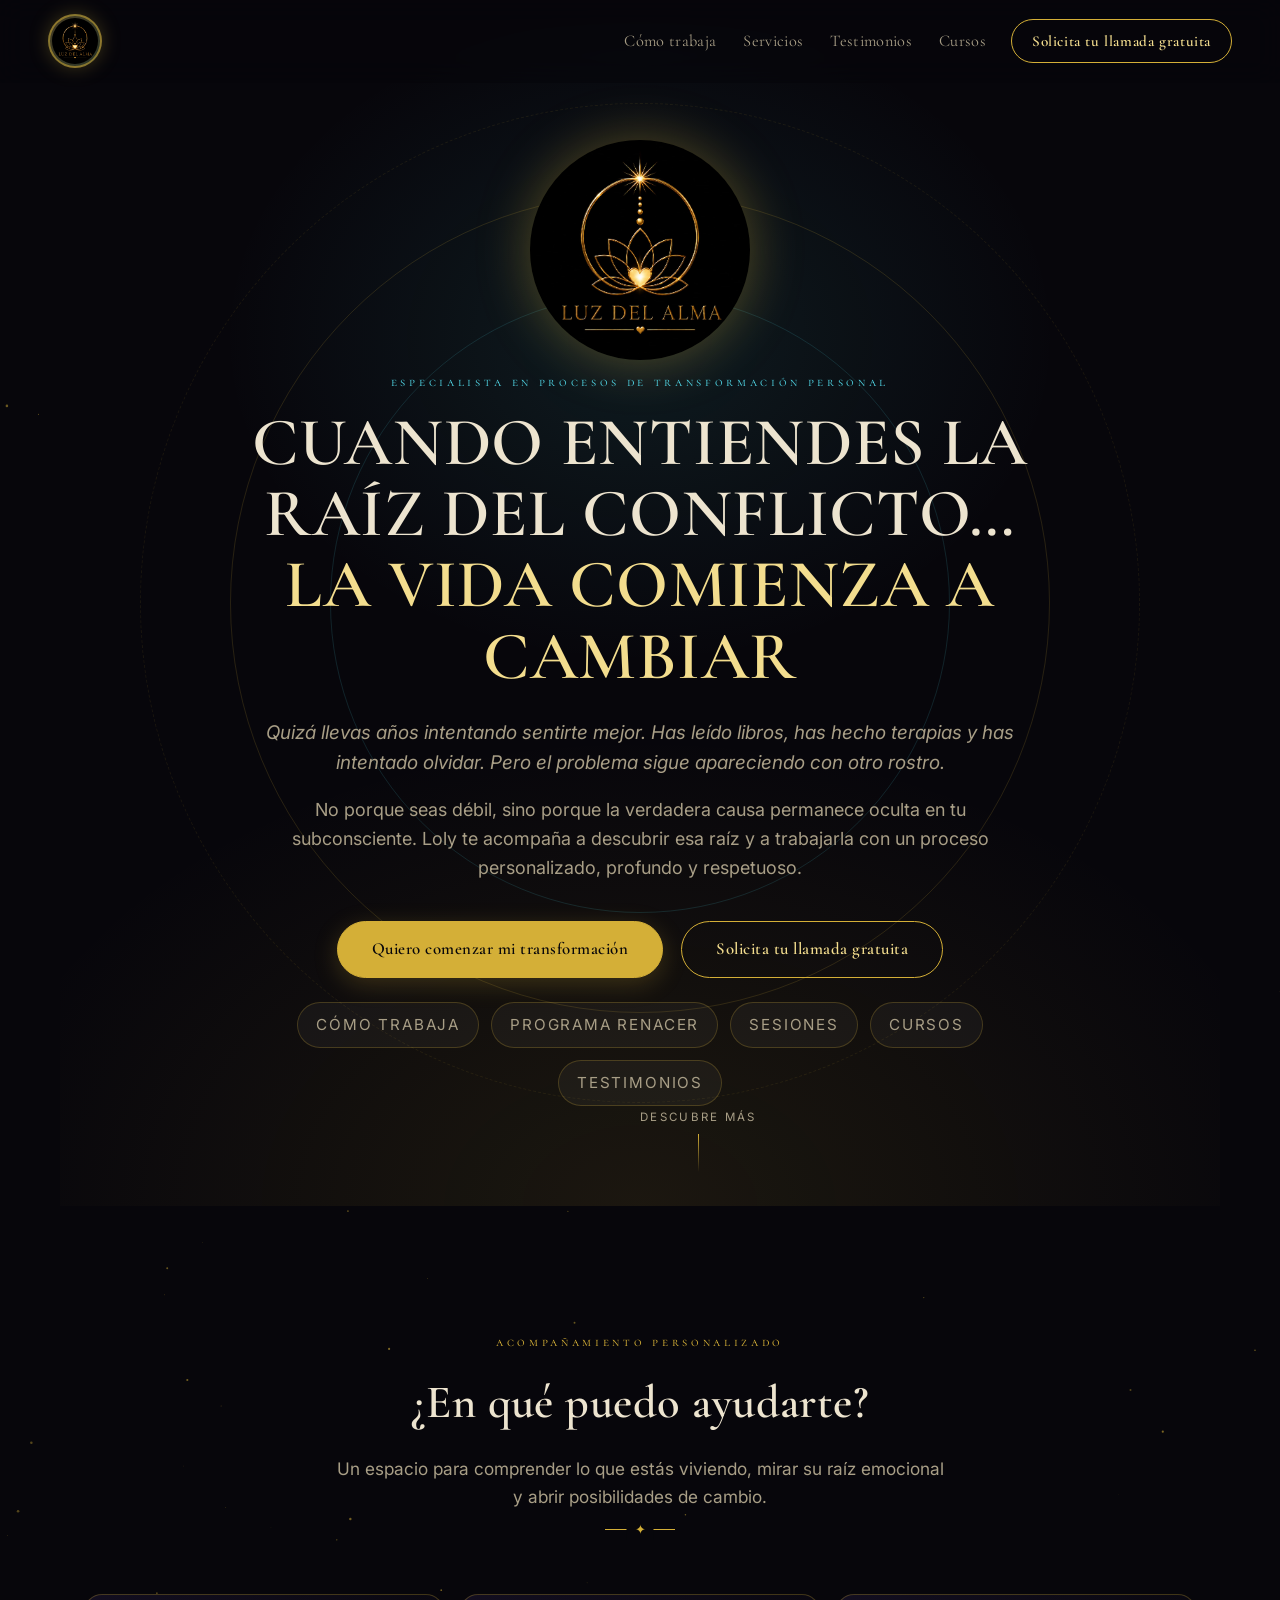
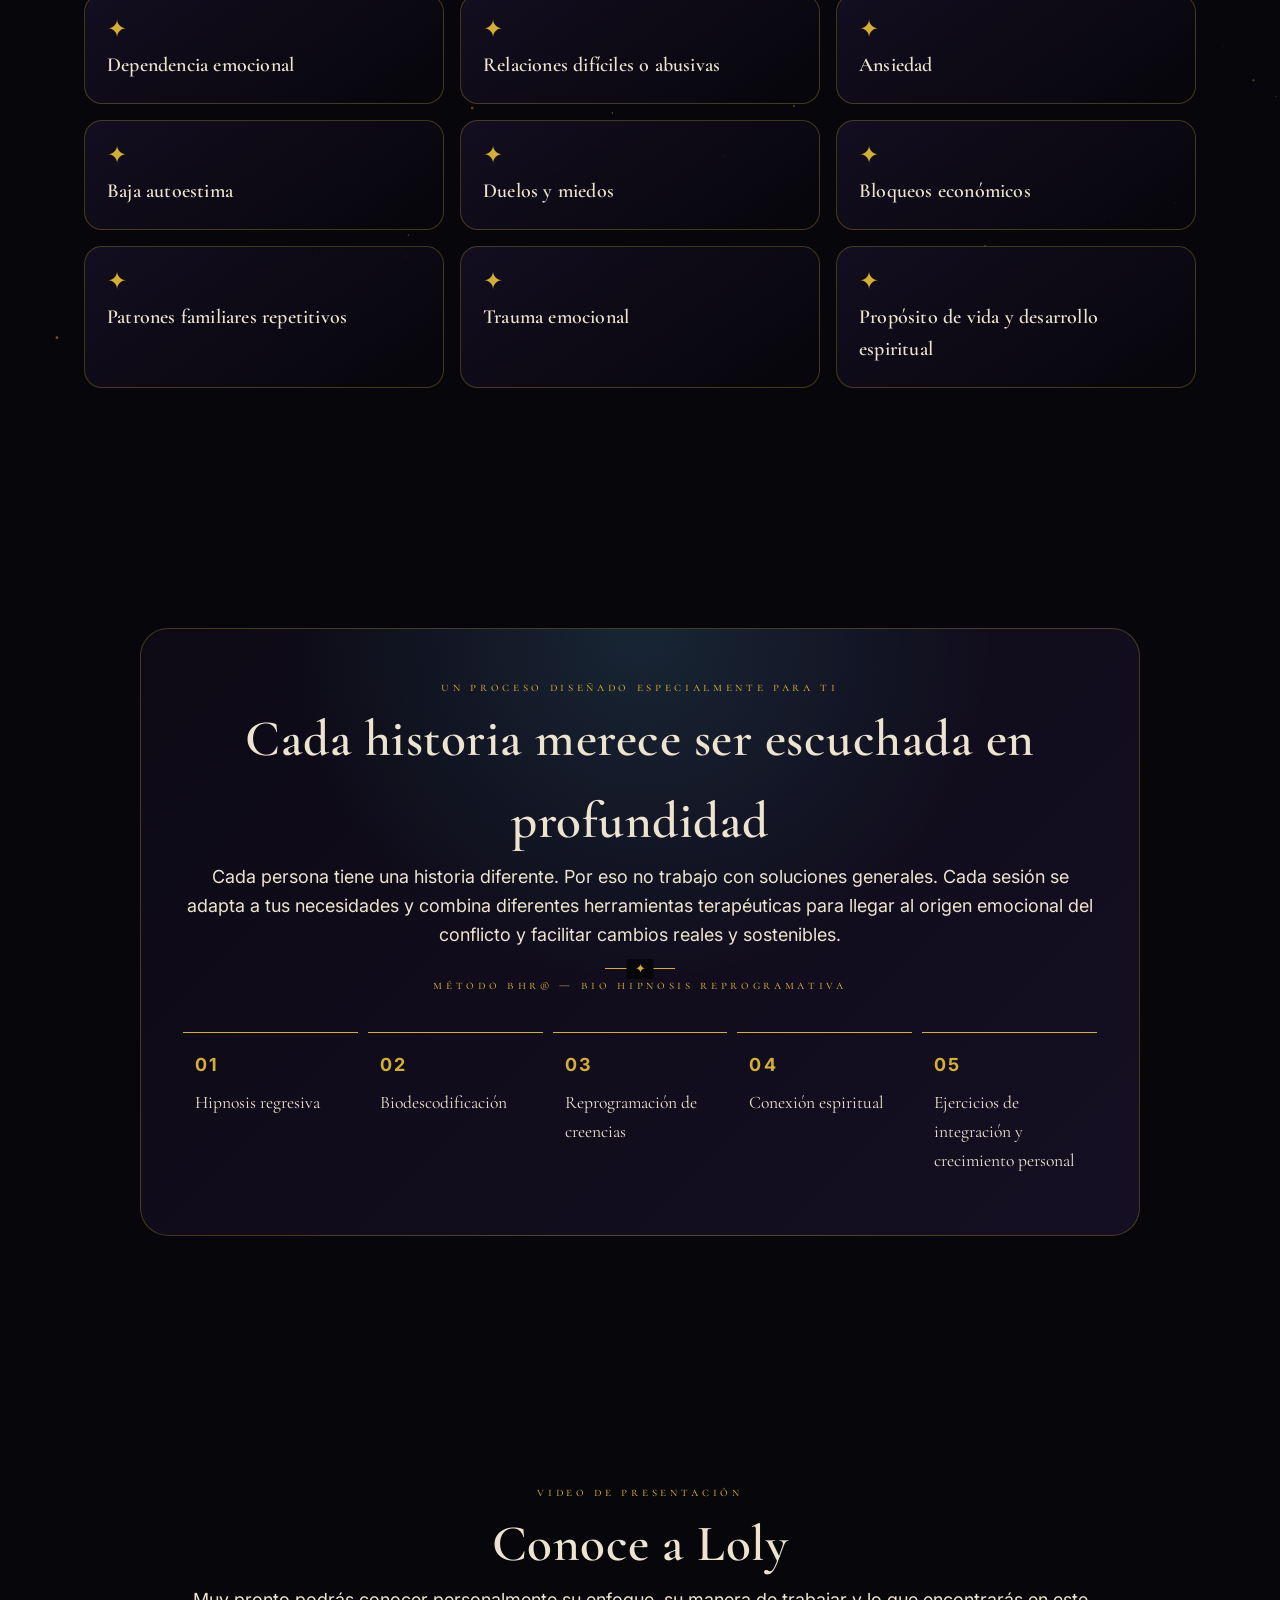
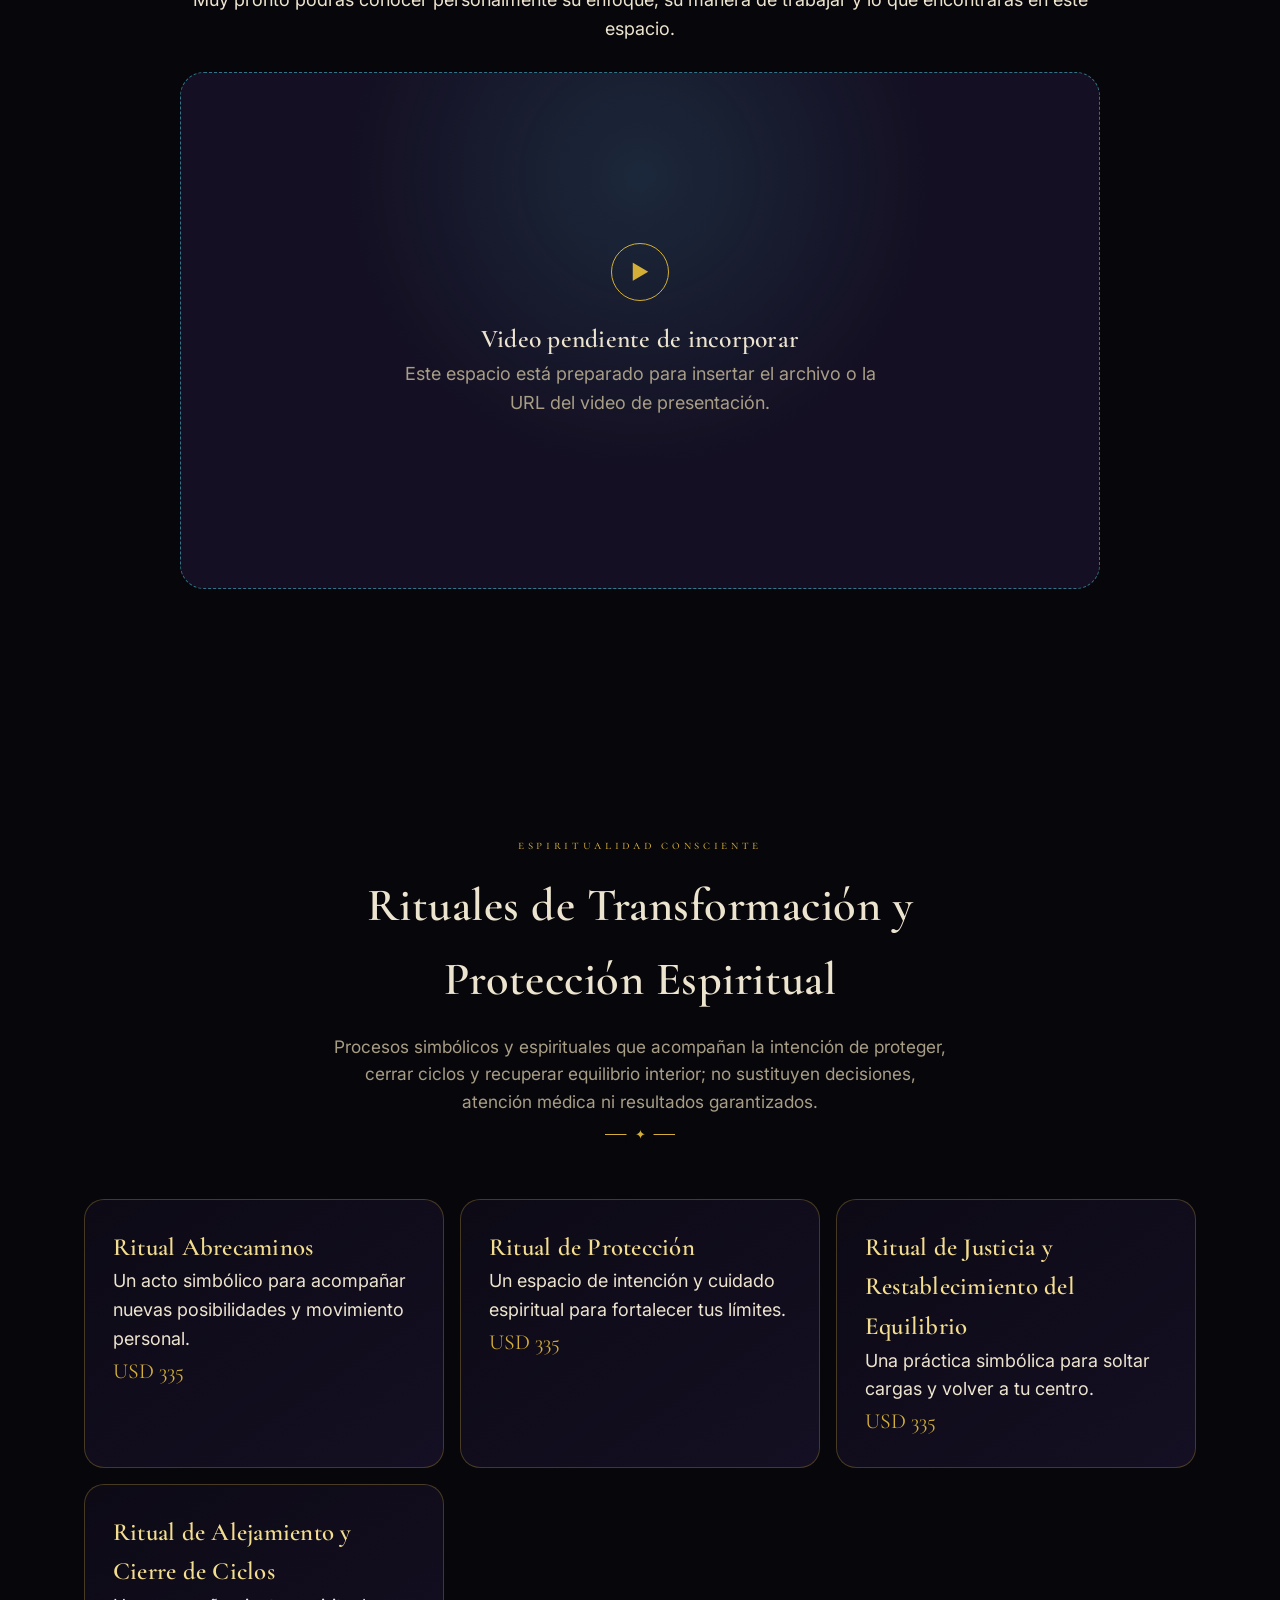
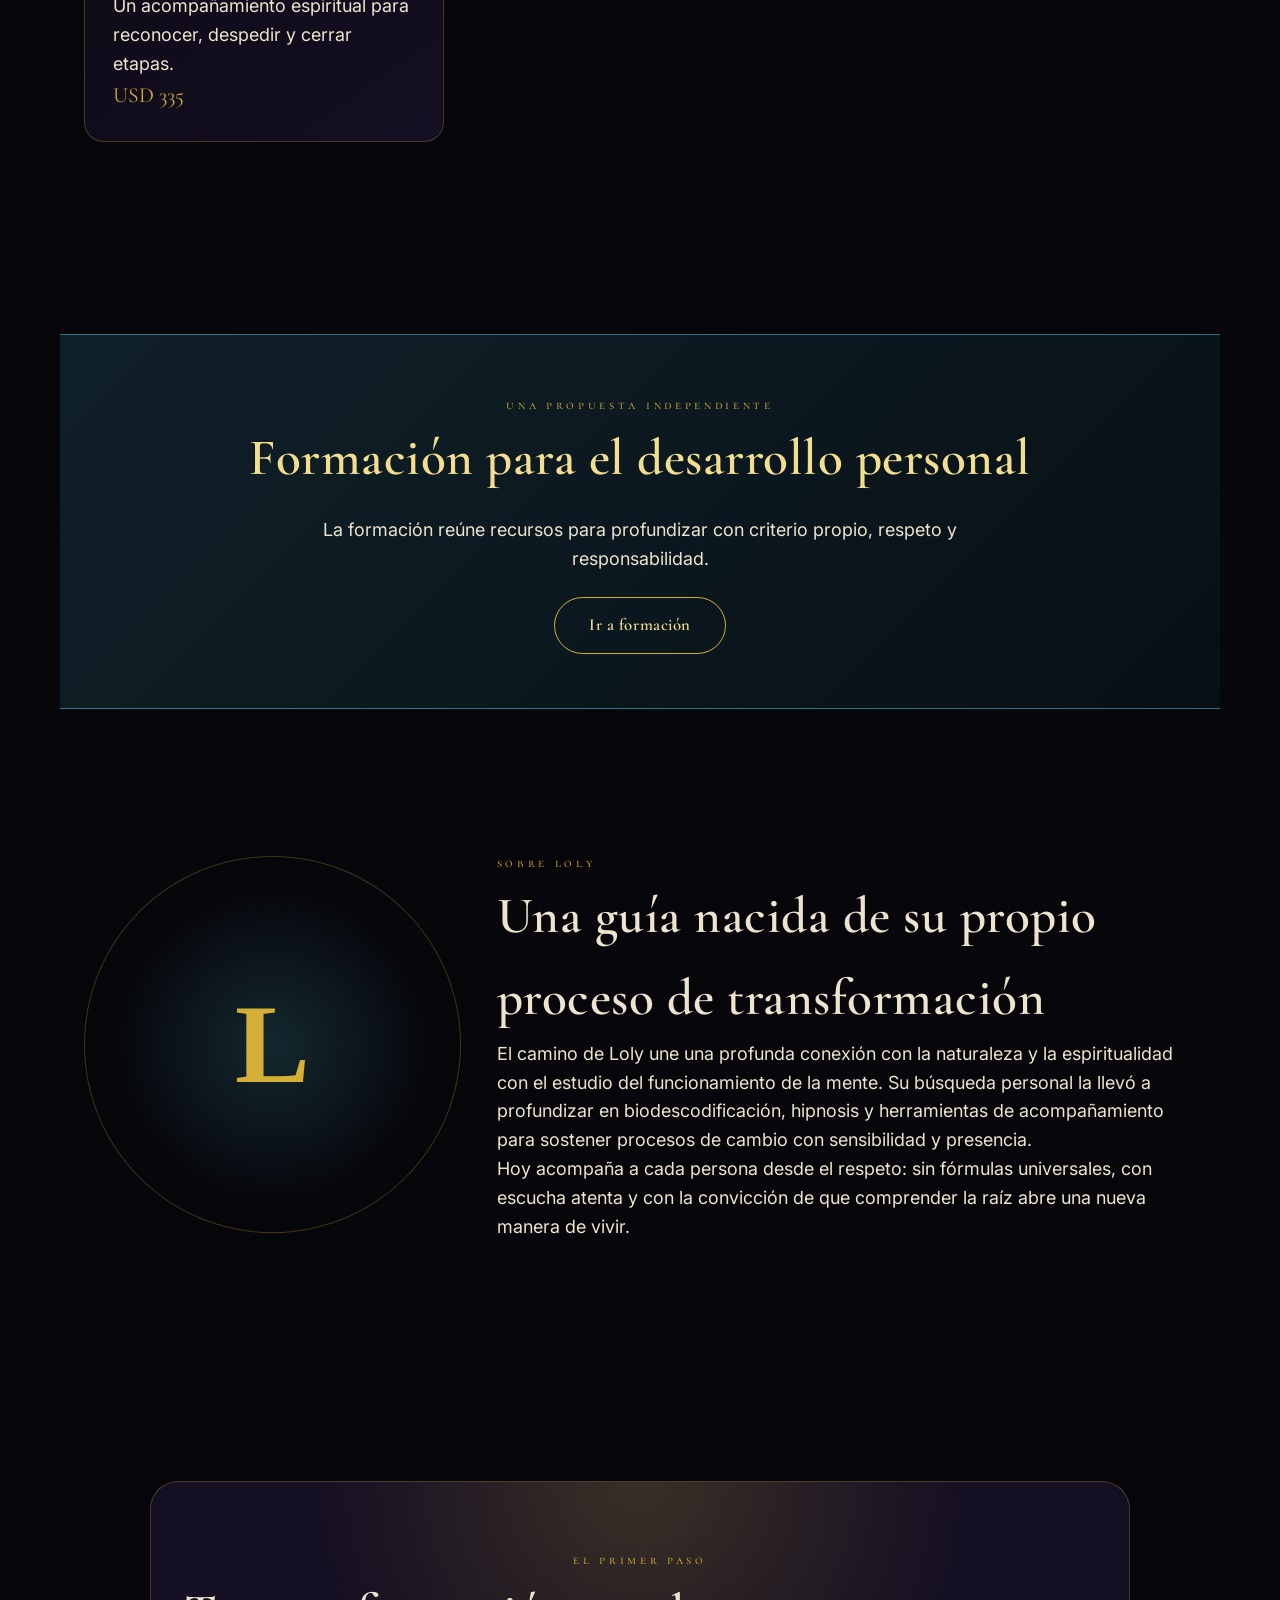
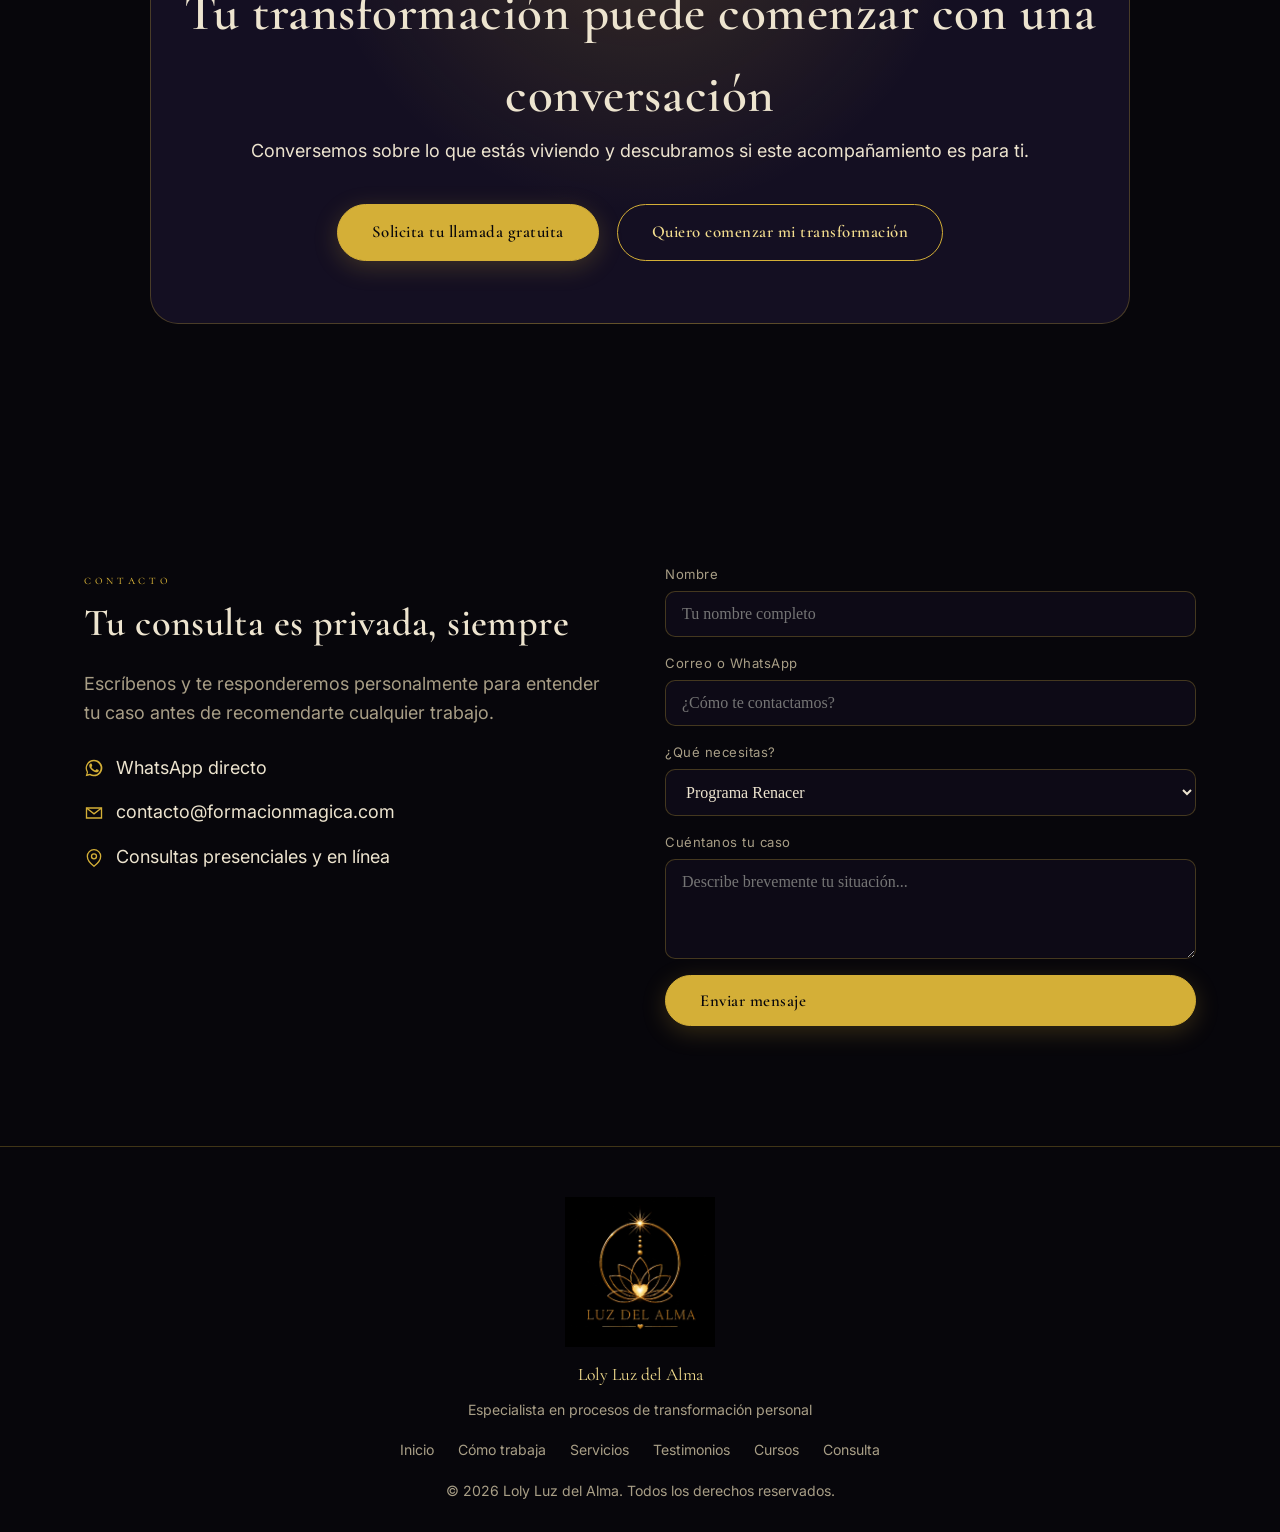
==== commit ac78a4b1: "6" ====
--- a/index.html
+++ b/index.html
@@ -1450,7 +1450,7 @@
         /* ================= NUEVA EXPERIENCIA LOLY ================= */
         .brand img, .hero-logo { border-radius: 50% !important; object-fit: cover !important; overflow: hidden !important; }
         .nav-home { display: none !important; }
-        .brand img { width: 56px !important; height: 56px !important; border: 2px solid rgba(212,175,55,.55) !important; padding: 2px !important; background: linear-gradient(135deg, rgba(243,221,142,.16), rgba(79,209,224,.12)) !important; box-shadow: 0 0 0 4px rgba(212,175,55,.12) !important, 0 8px 20px rgba(0,0,0,.18) !important; }
+        .brand img { width: 54px !important; height: 54px !important; border: 2px solid rgba(212,175,55,.55) !important; padding: 2px !important; background: linear-gradient(135deg, rgba(243,221,142,.16), rgba(79,209,224,.12)) !important; box-shadow: 0 0 0 4px rgba(212,175,55,.12) !important, 0 8px 20px rgba(0,0,0,.18) !important; }
         .brand-text { display: none; }
         .hero-logo { width: min(220px, 52vw) !important; height: auto !important; margin: 0 auto 12px; }
         .hero .eyebrow { color: var(--glow-blue); }
@@ -1498,7 +1498,7 @@
         .about-mark { aspect-ratio:1; display:grid; place-items:center; border-radius:50%; border:1px solid var(--line); background:radial-gradient(circle,rgba(79,209,224,.17),transparent 62%); color:var(--gold); font:700 clamp(3rem,9vw,7rem) 'Cinzel Decorative'; }
         .final-cta { text-align:center; max-width:980px; margin:0 auto; padding:62px 30px; border-radius:28px; background:radial-gradient(circle at 50% 0,rgba(212,175,55,.2),transparent 50%),var(--void-2); border:1px solid var(--line); }
         @media (max-width:920px) { .help-grid,.service-grid,.ritual-grid { grid-template-columns:repeat(2,1fr); } .method-path { grid-template-columns:repeat(2,1fr); } .renacer-top,.about-grid { grid-template-columns:1fr; } }
-        @media (max-width:580px) { .help-grid,.service-grid,.ritual-grid,.renacer-includes,.method-path { grid-template-columns:1fr; } .personal-process,.renacer { padding:26px 20px; } .brand img { width:126px !important; } }
+        @media (max-width:580px) { .help-grid,.service-grid,.ritual-grid,.renacer-includes,.method-path { grid-template-columns:1fr; } .personal-process,.renacer { padding:26px 20px; } .brand img { width:48px !important; height:48px !important; } }
     </style>
 </head>
 
@@ -1527,14 +1527,12 @@
         </a>
 
         <nav>
-            <div class="nav-links" style="display:flex; align-items:center; gap:28px;">
+            <div class="nav-links" style="display:flex; align-items:center; gap:clamp(12px, 1.8vw, 24px);">
                 <a href="index.html" class="nav-link nav-home">Inicio</a>
                 <a href="#como-trabaja" class="nav-link nav-como-trabaja">Cómo trabaja</a>
-                <a href="#renacer" class="nav-link">Programa Renacer</a>
-                <a href="#sesiones" class="nav-link">Sesiones</a>
-                <a href="#cursos" class="nav-link">Cursos</a>
-                <a href="#sobre-loly" class="nav-link">Sobre Loly</a>
-                <a href="#testimonios" class="nav-link">Testimonios</a>
+                <a href="servicios.html" class="nav-link">Servicios</a>
+                <a href="testimonios.html" class="nav-link">Testimonios</a>
+                <a href="cursos.html" class="nav-link">Cursos</a>
                 <a href="consulta-privada.html" class="nav-cta">Solicita tu llamada gratuita</a>
             </div>
         </nav>
@@ -1545,11 +1543,9 @@
     <div class="mobile-drawer" id="mobileDrawer">
         <a href="index.html" class="nav-home">Inicio</a>
         <a href="#como-trabaja" class="nav-como-trabaja">Cómo trabaja</a>
-        <a href="#renacer">Programa Renacer</a>
-        <a href="#sesiones">Sesiones</a>
-        <a href="#cursos">Cursos</a>
-        <a href="#sobre-loly">Sobre Loly</a>
-        <a href="#testimonios">Testimonios</a>
+        <a href="servicios.html">Servicios</a>
+        <a href="testimonios.html">Testimonios</a>
+        <a href="cursos.html">Cursos</a>
         <a href="consulta-privada.html">Solicita tu llamada gratuita</a>
     </div>
 
@@ -1733,8 +1729,7 @@
         <div class="f-brand">Loly Luz del Alma</div>
         <p>Especialista en procesos de transformación personal</p>
         <div class="f-links">
-            <a href="index.html">Inicio</a><a href="#renacer">Programa Renacer</a><a href="#sesiones">Sesiones</a><a
-                href="consulta-privada.html">Solicita tu llamada</a>
+            <a href="index.html">Inicio</a><a href="#como-trabaja">Cómo trabaja</a><a href="servicios.html">Servicios</a><a href="testimonios.html">Testimonios</a><a href="cursos.html">Cursos</a><a href="consulta-privada.html">Consulta</a>
         </div>
         <p>© 2026 Loly Luz del Alma. Todos los derechos reservados.</p>
     </footer>
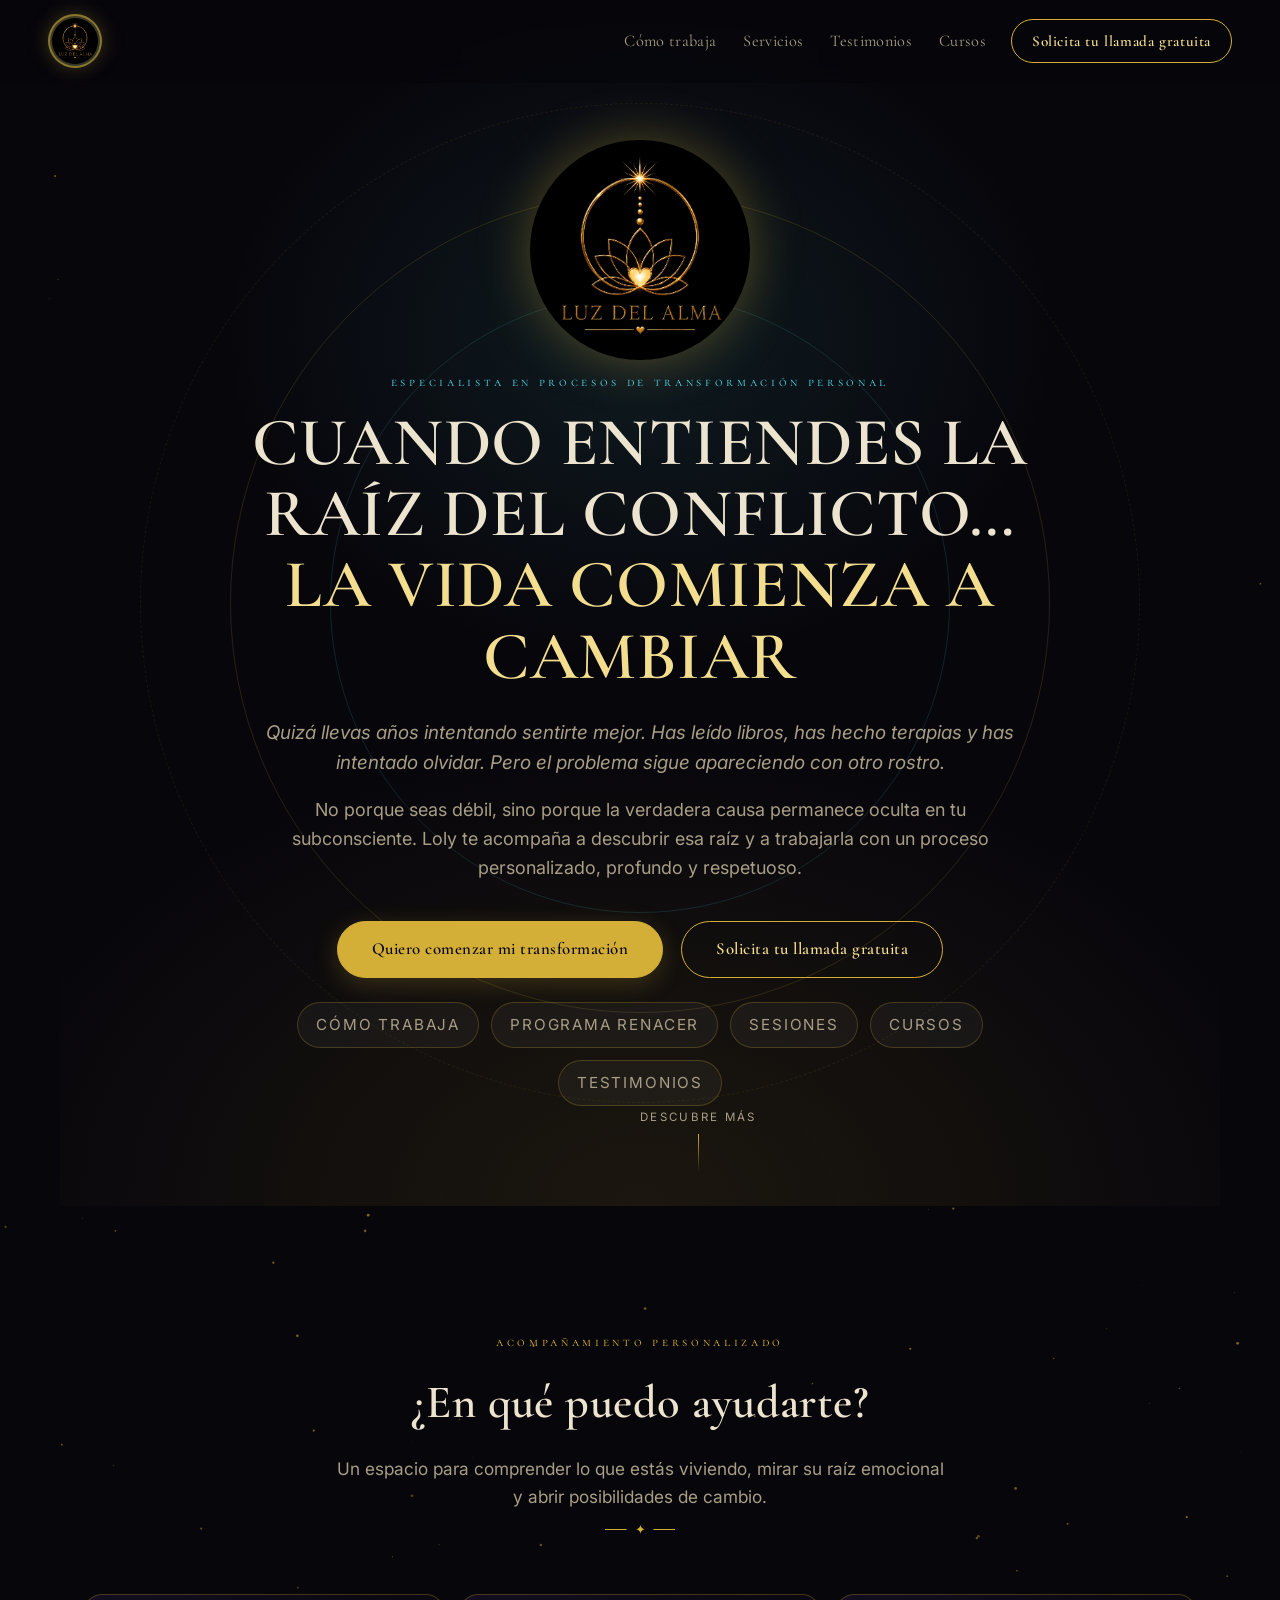
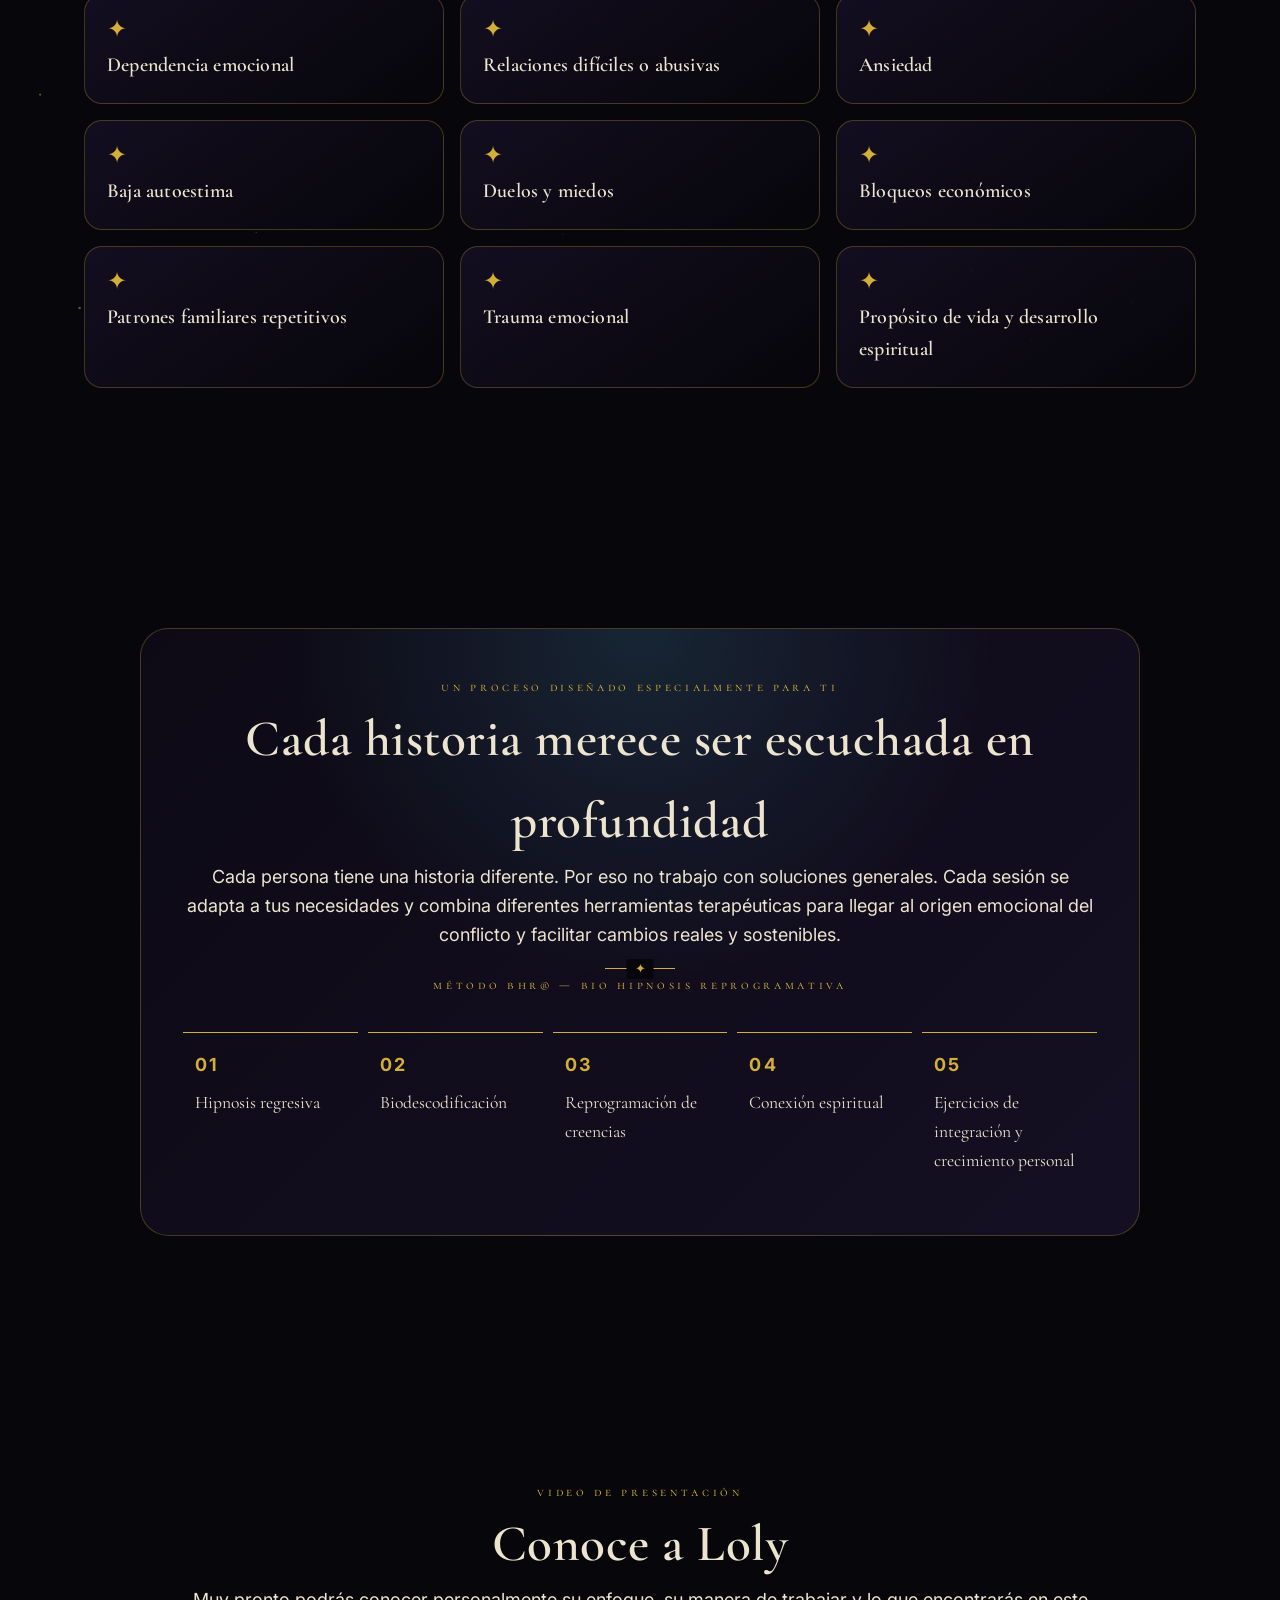
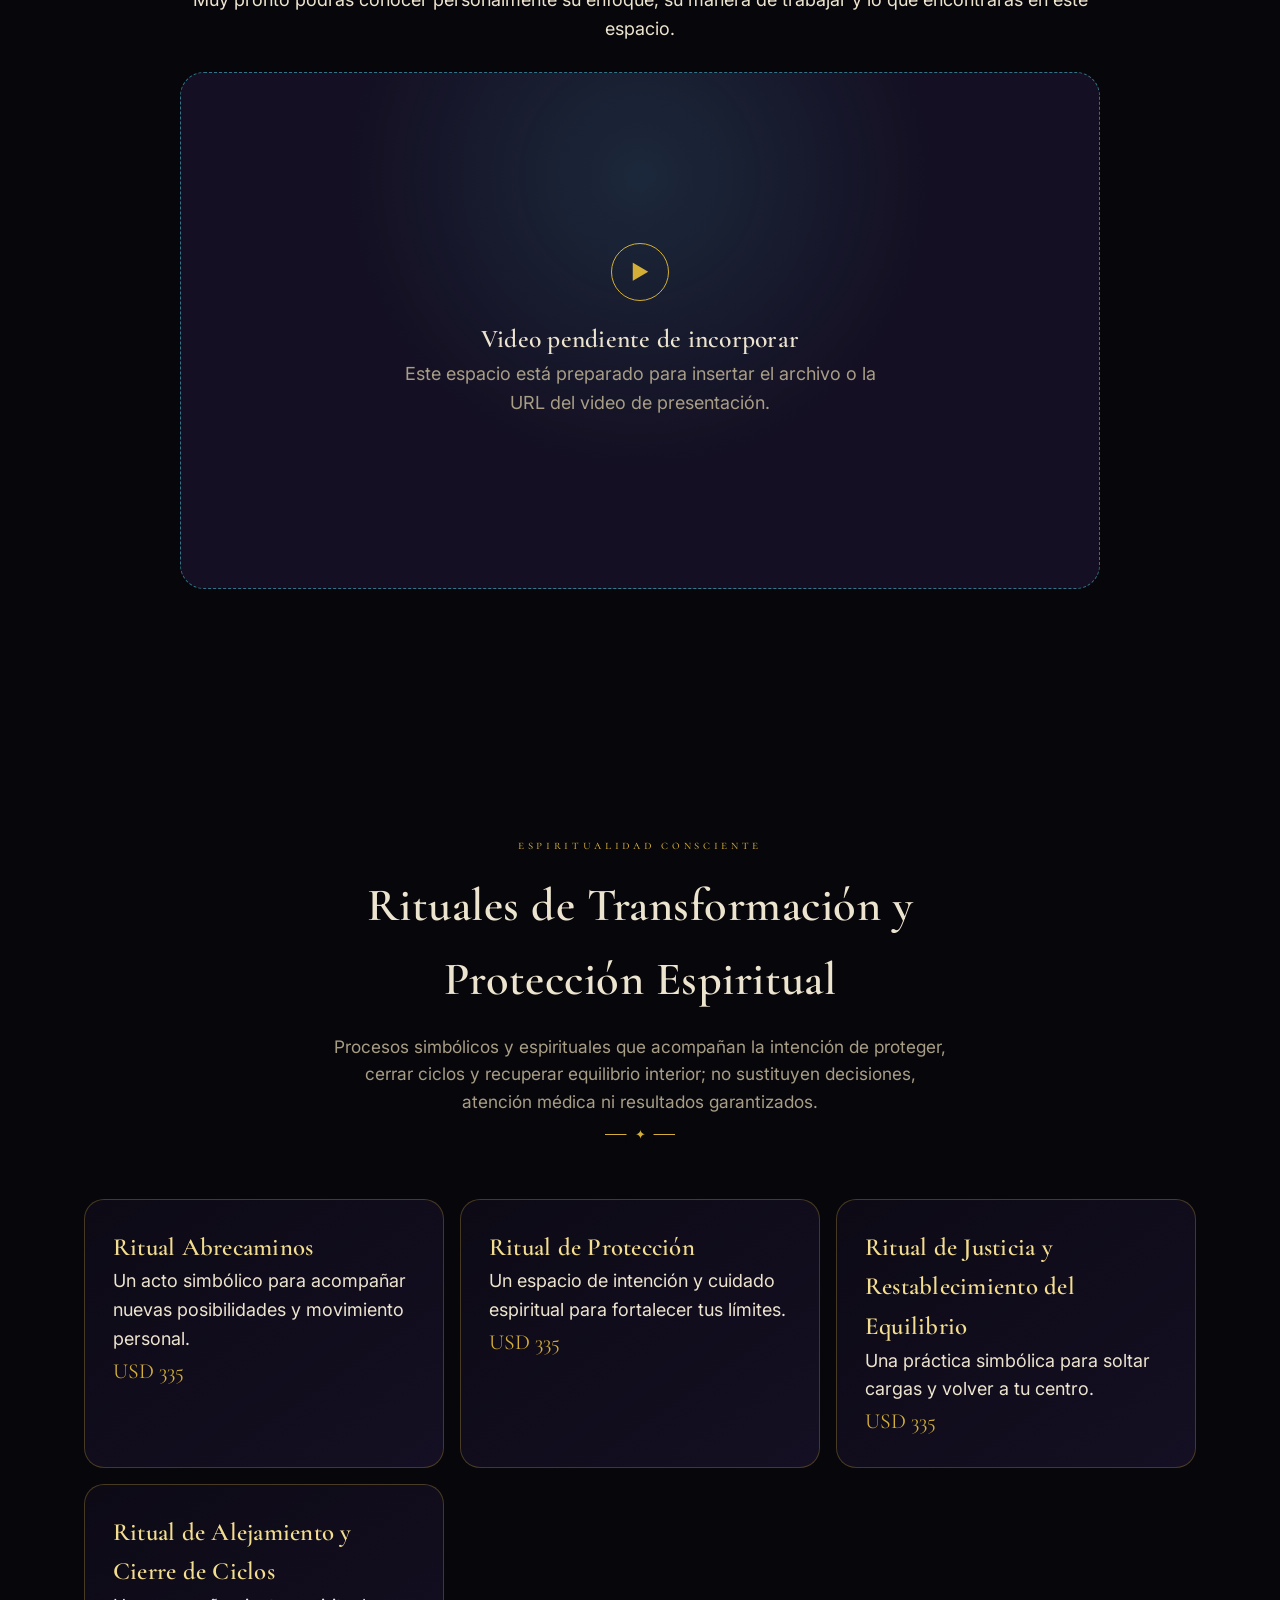
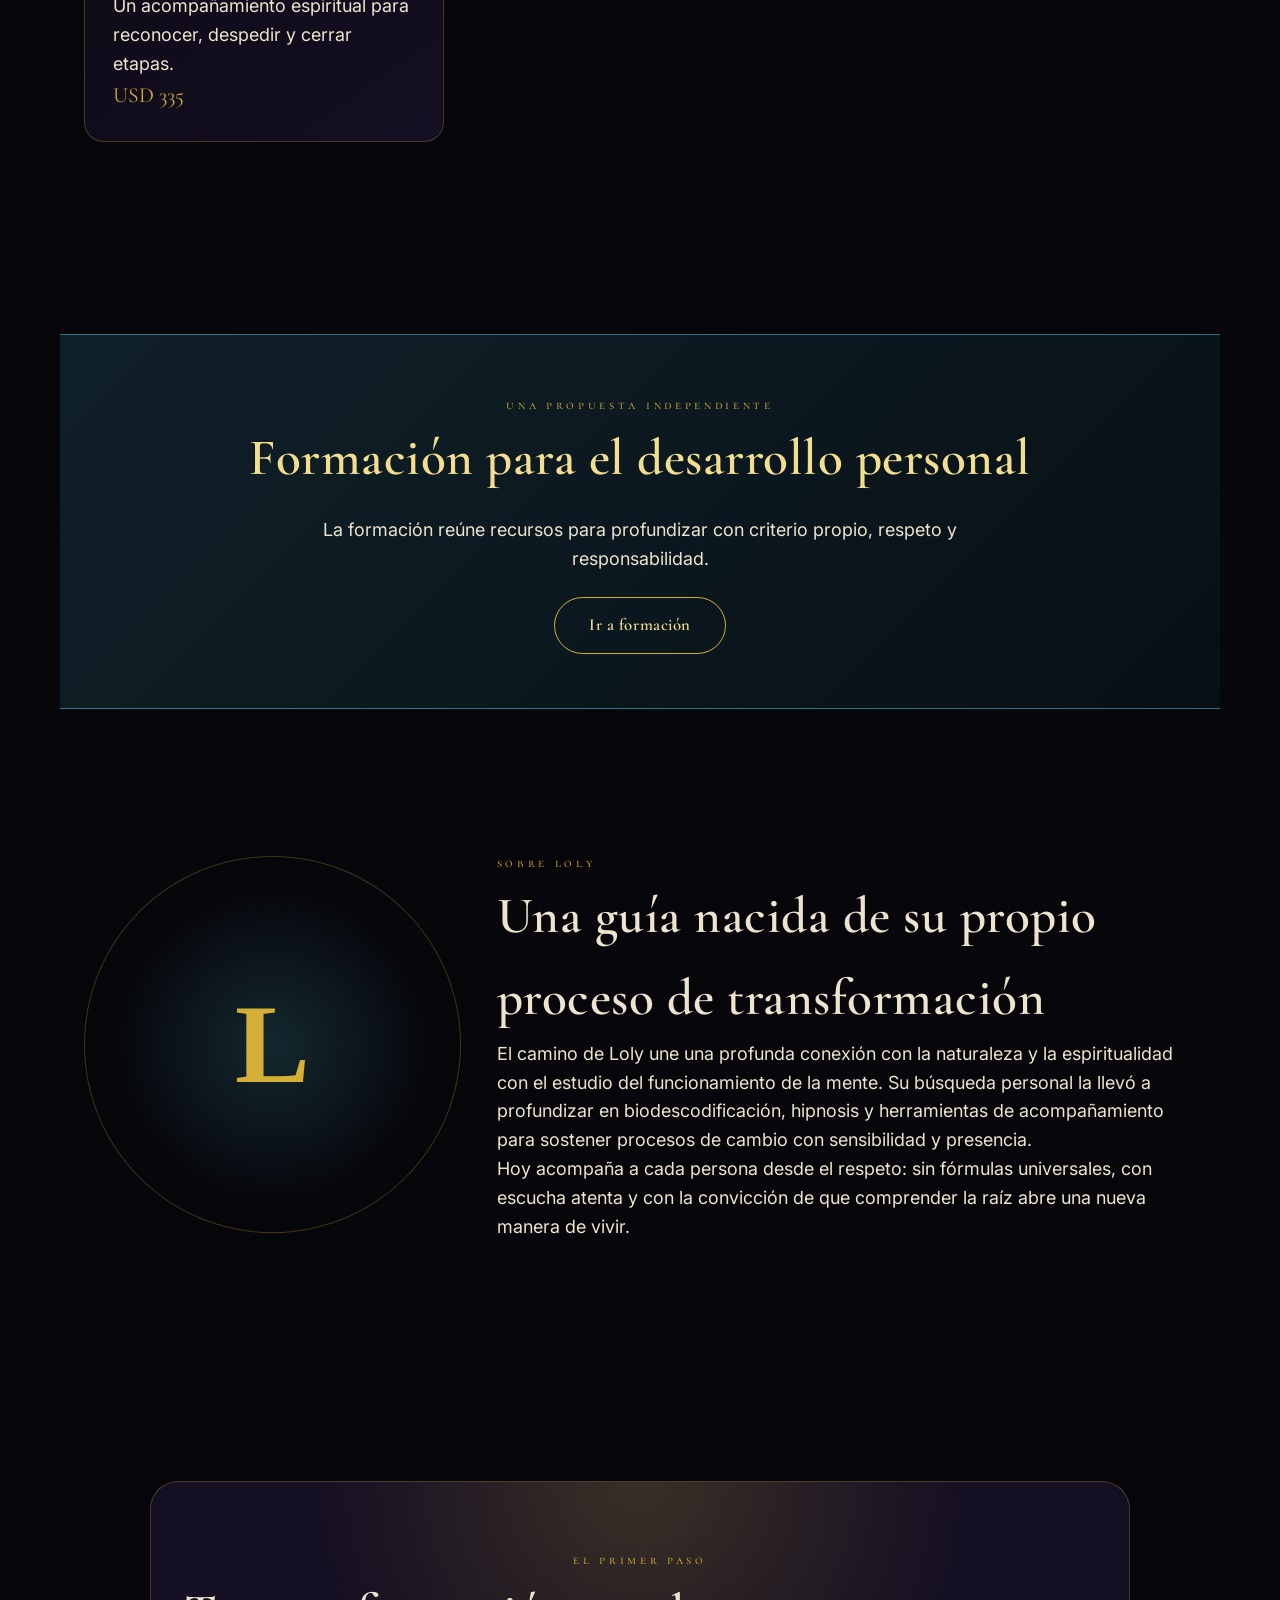
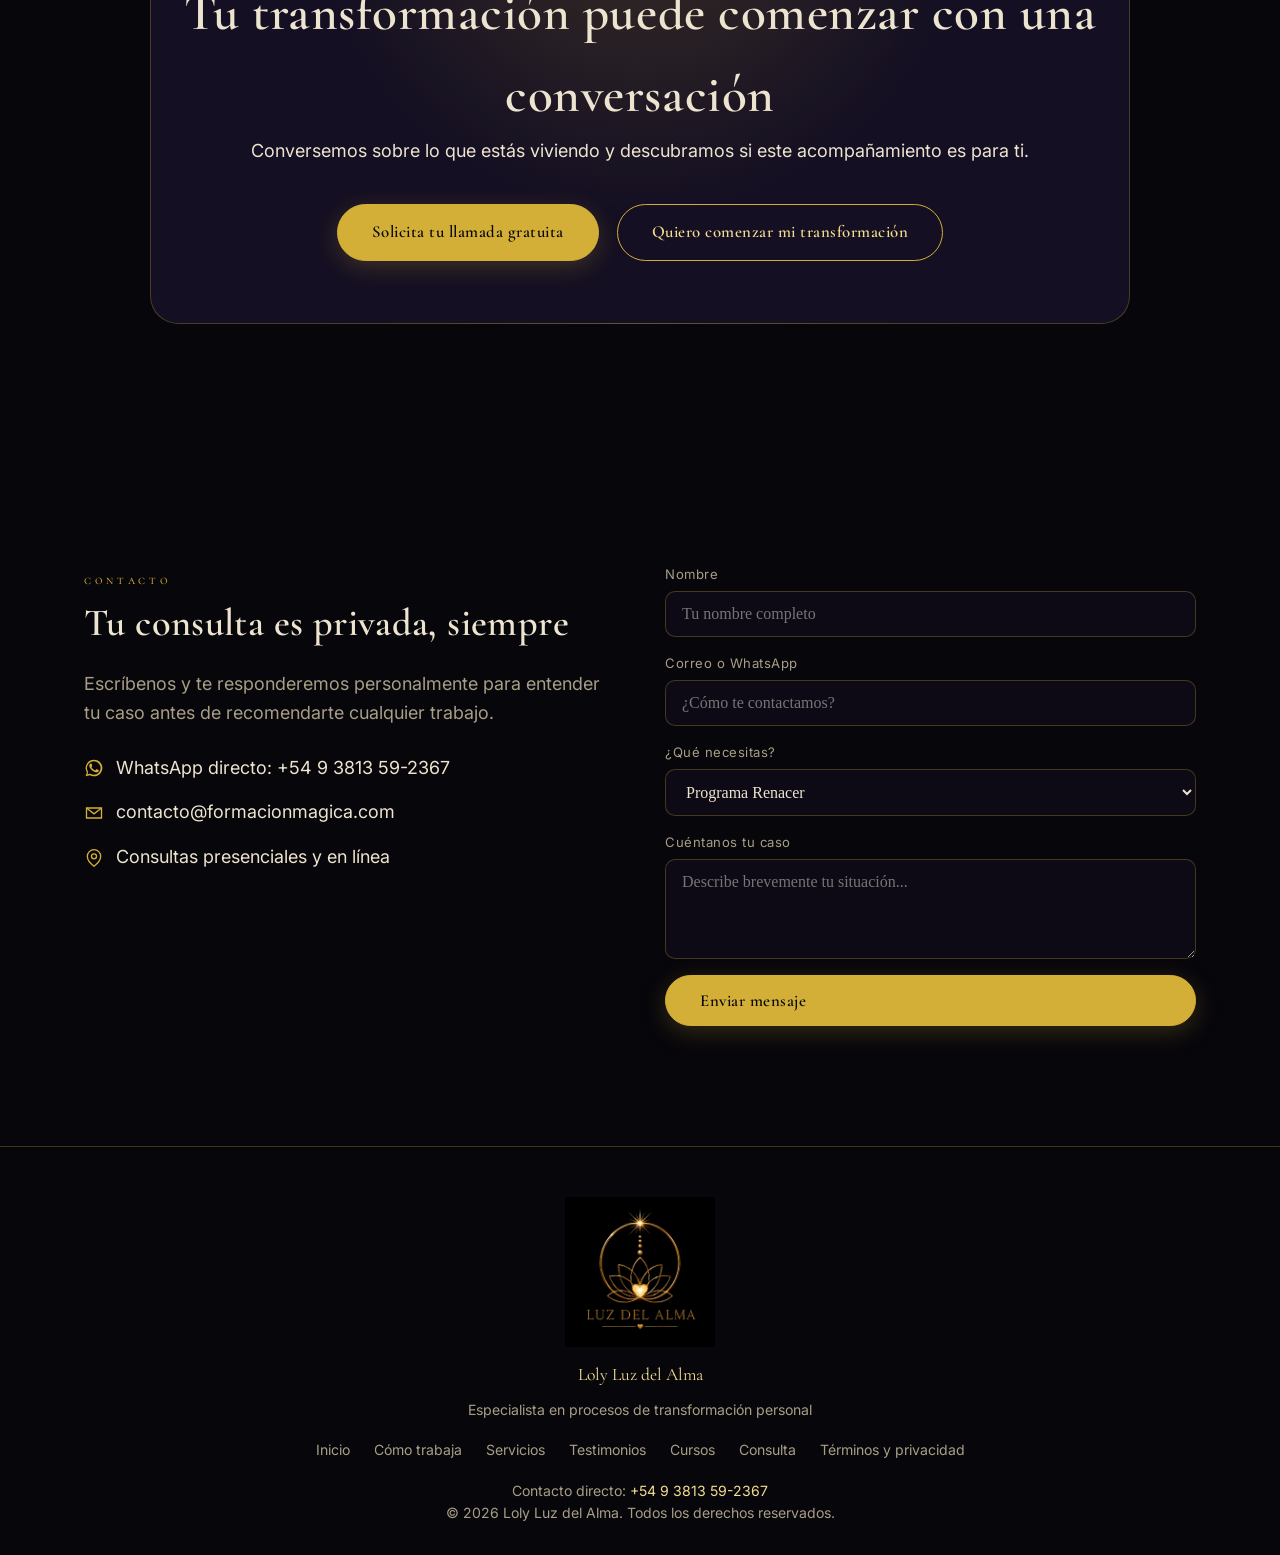
==== commit 8b1feb82: "7" ====
--- a/index.html
+++ b/index.html
@@ -1220,6 +1220,53 @@
 
         footer .f-links a:hover {
             color: var(--gold-light);
+        }
+
+        .privacy-section {
+            max-width: 1100px;
+            margin: 0 auto;
+            padding: 0 24px 30px;
+        }
+
+        .privacy-box {
+            background: linear-gradient(180deg, rgba(13, 10, 22, 0.96), rgba(20, 15, 34, 0.9));
+            border: 1px solid var(--line);
+            border-radius: 24px;
+            padding: clamp(24px, 4vw, 42px);
+            box-shadow: 0 22px 50px rgba(0,0,0,0.16);
+        }
+
+        .privacy-box h2 {
+            margin-bottom: 12px;
+        }
+
+        .privacy-grid {
+            display: grid;
+            grid-template-columns: repeat(auto-fit, minmax(220px, 1fr));
+            gap: 18px;
+            margin-top: 24px;
+        }
+
+        .privacy-card {
+            border: 1px solid rgba(212, 175, 55, 0.18);
+            border-radius: 18px;
+            background: rgba(255,255,255,0.02);
+            padding: 18px 18px 16px;
+        }
+
+        .privacy-card h3 {
+            font-size: 1.25rem;
+            margin-bottom: 8px;
+        }
+
+        .privacy-card p,
+        .privacy-card li {
+            color: var(--parchment-dim);
+        }
+
+        .privacy-card ul {
+            margin-top: 8px;
+            padding-left: 18px;
         }
 
         /* ================= MODAL PAGO ================= */
@@ -1686,12 +1733,12 @@
                 <p>Escríbenos y te responderemos personalmente para entender tu caso antes de recomendarte cualquier
                     trabajo.</p>
                 <div class="contact-links">
-                    <a href="https://wa.me/52NUMERO?text=Hola%2C%20quiero%20m%C3%A1s%20informaci%C3%B3n%20sobre%20los%20servicios%20de%20Loly%20Luz%20del%20Alma." data-whatsapp-number="PENDIENTE" aria-label="WhatsApp directo: requiere configurar el número"><svg aria-hidden="true" viewBox="0 0 24 24" fill="currentColor">
+                    <a href="https://wa.me/543813592367?text=Hola%2C%20quiero%20m%C3%A1s%20informaci%C3%B3n%20sobre%20los%20servicios%20de%20Loly%20Luz%20del%20Alma." data-whatsapp-number="+54 9 3813 59-2367" aria-label="WhatsApp directo: +54 9 3813 59-2367"><svg aria-hidden="true" viewBox="0 0 24 24" fill="currentColor">
                             <path
                                 d="M17.5 14.4c-.3-.1-1.7-.8-2-.9-.3-.1-.5-.1-.7.1-.2.3-.8.9-1 1.1-.2.2-.4.2-.6.1-.3-.1-1.3-.5-2.5-1.5-.9-.8-1.5-1.8-1.7-2.1-.2-.3 0-.5.1-.6.1-.1.3-.4.4-.5.1-.2.2-.3.3-.5.1-.2 0-.4 0-.5C10 9 9.4 7.6 9.1 7c-.2-.5-.4-.5-.6-.5h-.5c-.2 0-.5.1-.7.3-.3.3-1 1-1 2.4s1 2.8 1.2 3c.1.2 2 3 4.8 4.3.7.3 1.2.5 1.6.6.7.2 1.3.2 1.8.1.5-.1 1.7-.7 1.9-1.3.2-.6.2-1.1.2-1.2-.1-.1-.3-.2-.6-.4Z" />
                             <path
                                 d="M12 2a10 10 0 0 0-8.6 15.1L2 22l5.1-1.3A10 10 0 1 0 12 2Zm0 18.2c-1.6 0-3.2-.4-4.5-1.2l-.3-.2-3 .8.8-2.9-.2-.3A8.2 8.2 0 1 1 12 20.2Z" />
-                        </svg> WhatsApp directo</a>
+                        </svg> WhatsApp directo: +54 9 3813 59-2367</a>
                     <a href="mailto:contacto@formacionmagica.com"><svg viewBox="0 0 24 24" fill="none" stroke="currentColor" stroke-width="1.6">
                             <path d="M3 6h18v12H3z" />
                             <path d="m3 6 9 7 9-7" />
@@ -1729,8 +1776,9 @@
         <div class="f-brand">Loly Luz del Alma</div>
         <p>Especialista en procesos de transformación personal</p>
         <div class="f-links">
-            <a href="index.html">Inicio</a><a href="#como-trabaja">Cómo trabaja</a><a href="servicios.html">Servicios</a><a href="testimonios.html">Testimonios</a><a href="cursos.html">Cursos</a><a href="consulta-privada.html">Consulta</a>
+            <a href="index.html">Inicio</a><a href="#como-trabaja">Cómo trabaja</a><a href="servicios.html">Servicios</a><a href="testimonios.html">Testimonios</a><a href="cursos.html">Cursos</a><a href="consulta-privada.html">Consulta</a><a href="terminos-y-privacidad.html">Términos y privacidad</a>
         </div>
+        <p>Contacto directo: <a href="https://wa.me/543813592367?text=Hola%2C%20quiero%20m%C3%A1s%20informaci%C3%B3n%20sobre%20los%20servicios%20de%20Loly%20Luz%20del%20Alma." style="color: var(--gold-light);">+54 9 3813 59-2367</a></p>
         <p>© 2026 Loly Luz del Alma. Todos los derechos reservados.</p>
     </footer>
 
